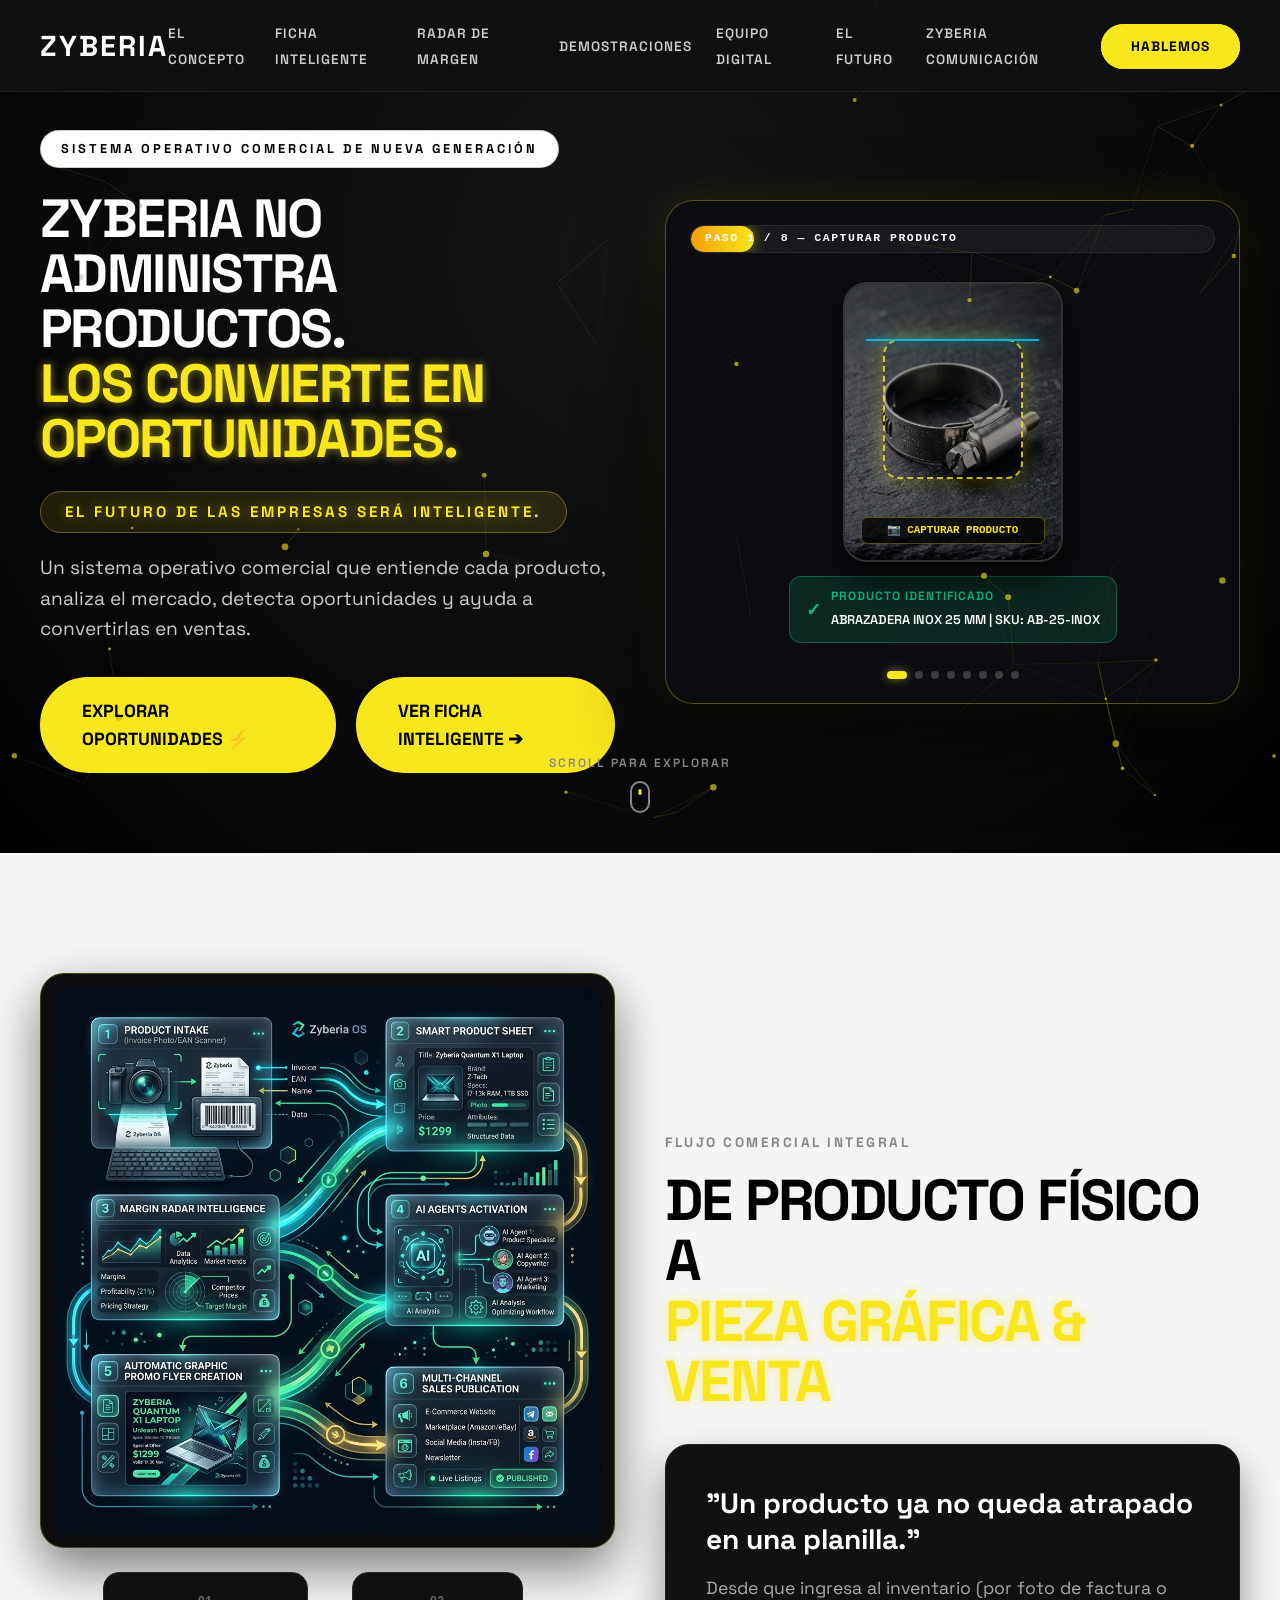
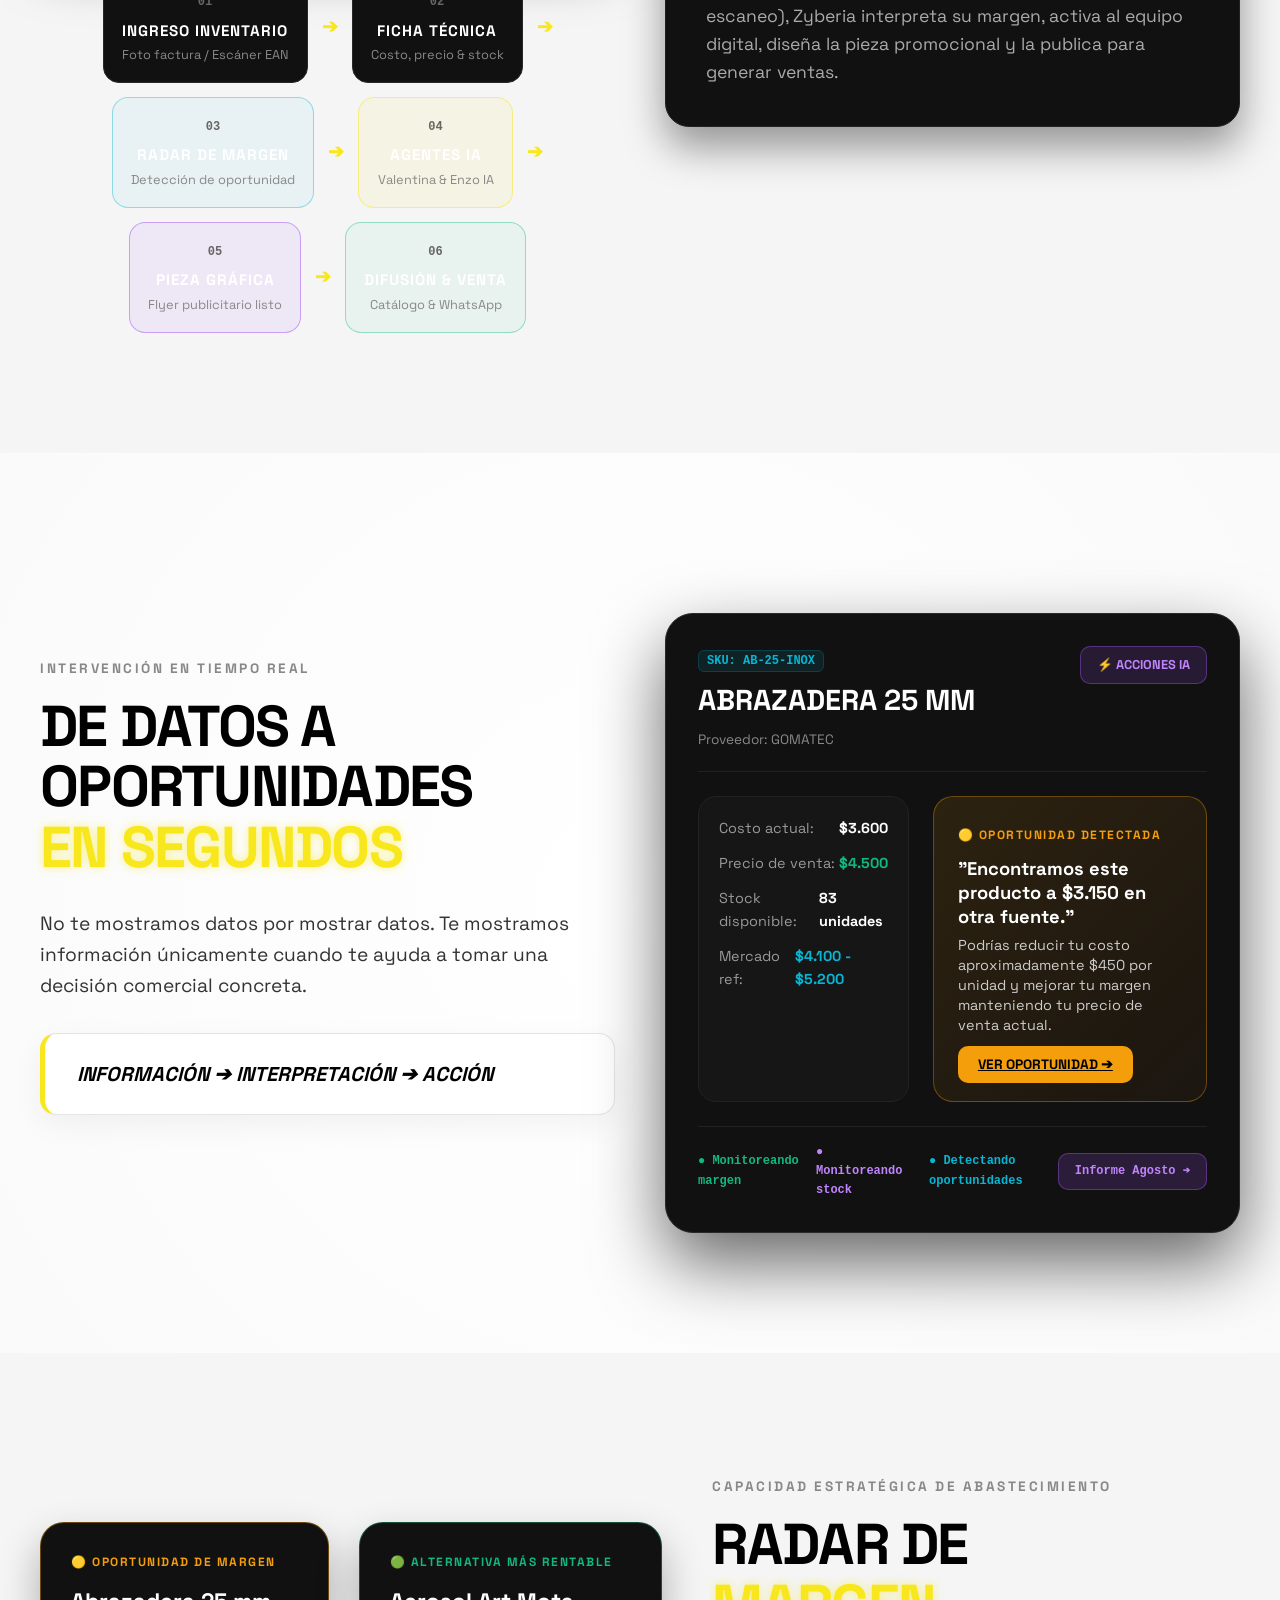
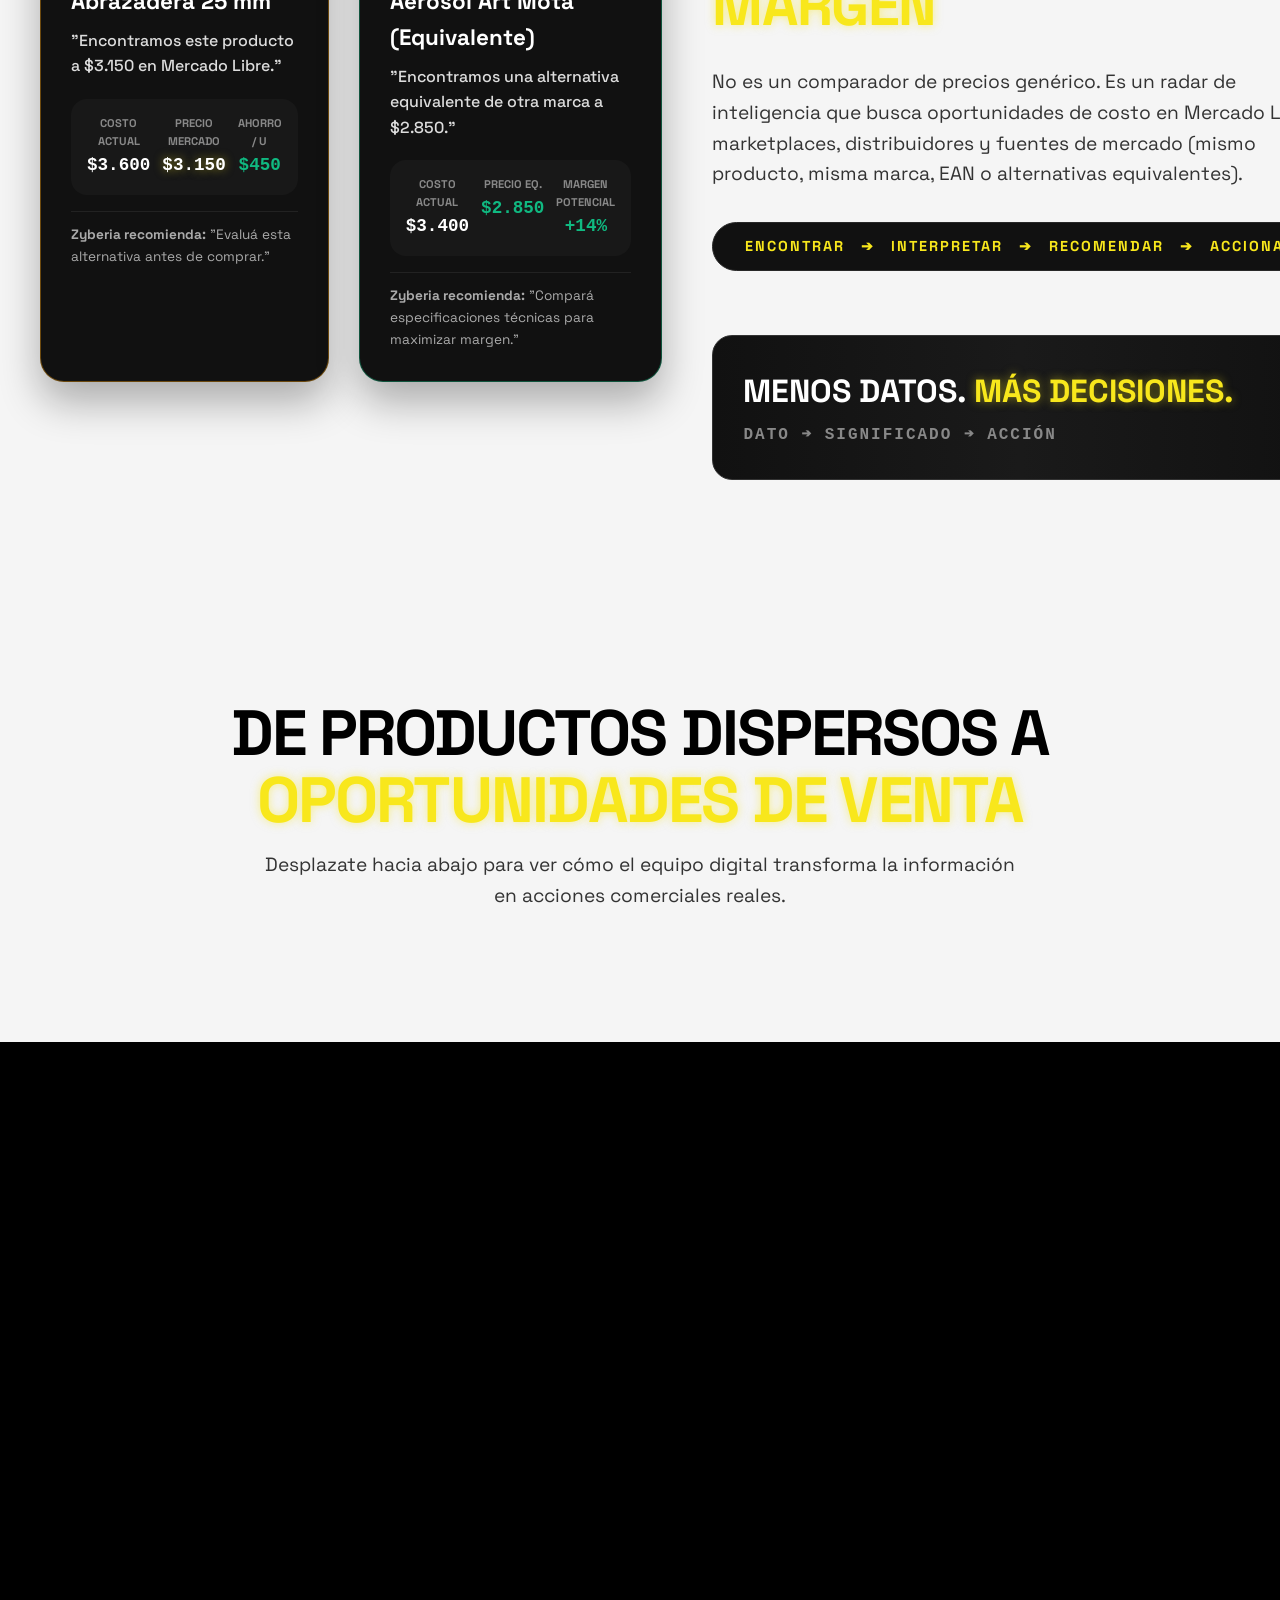
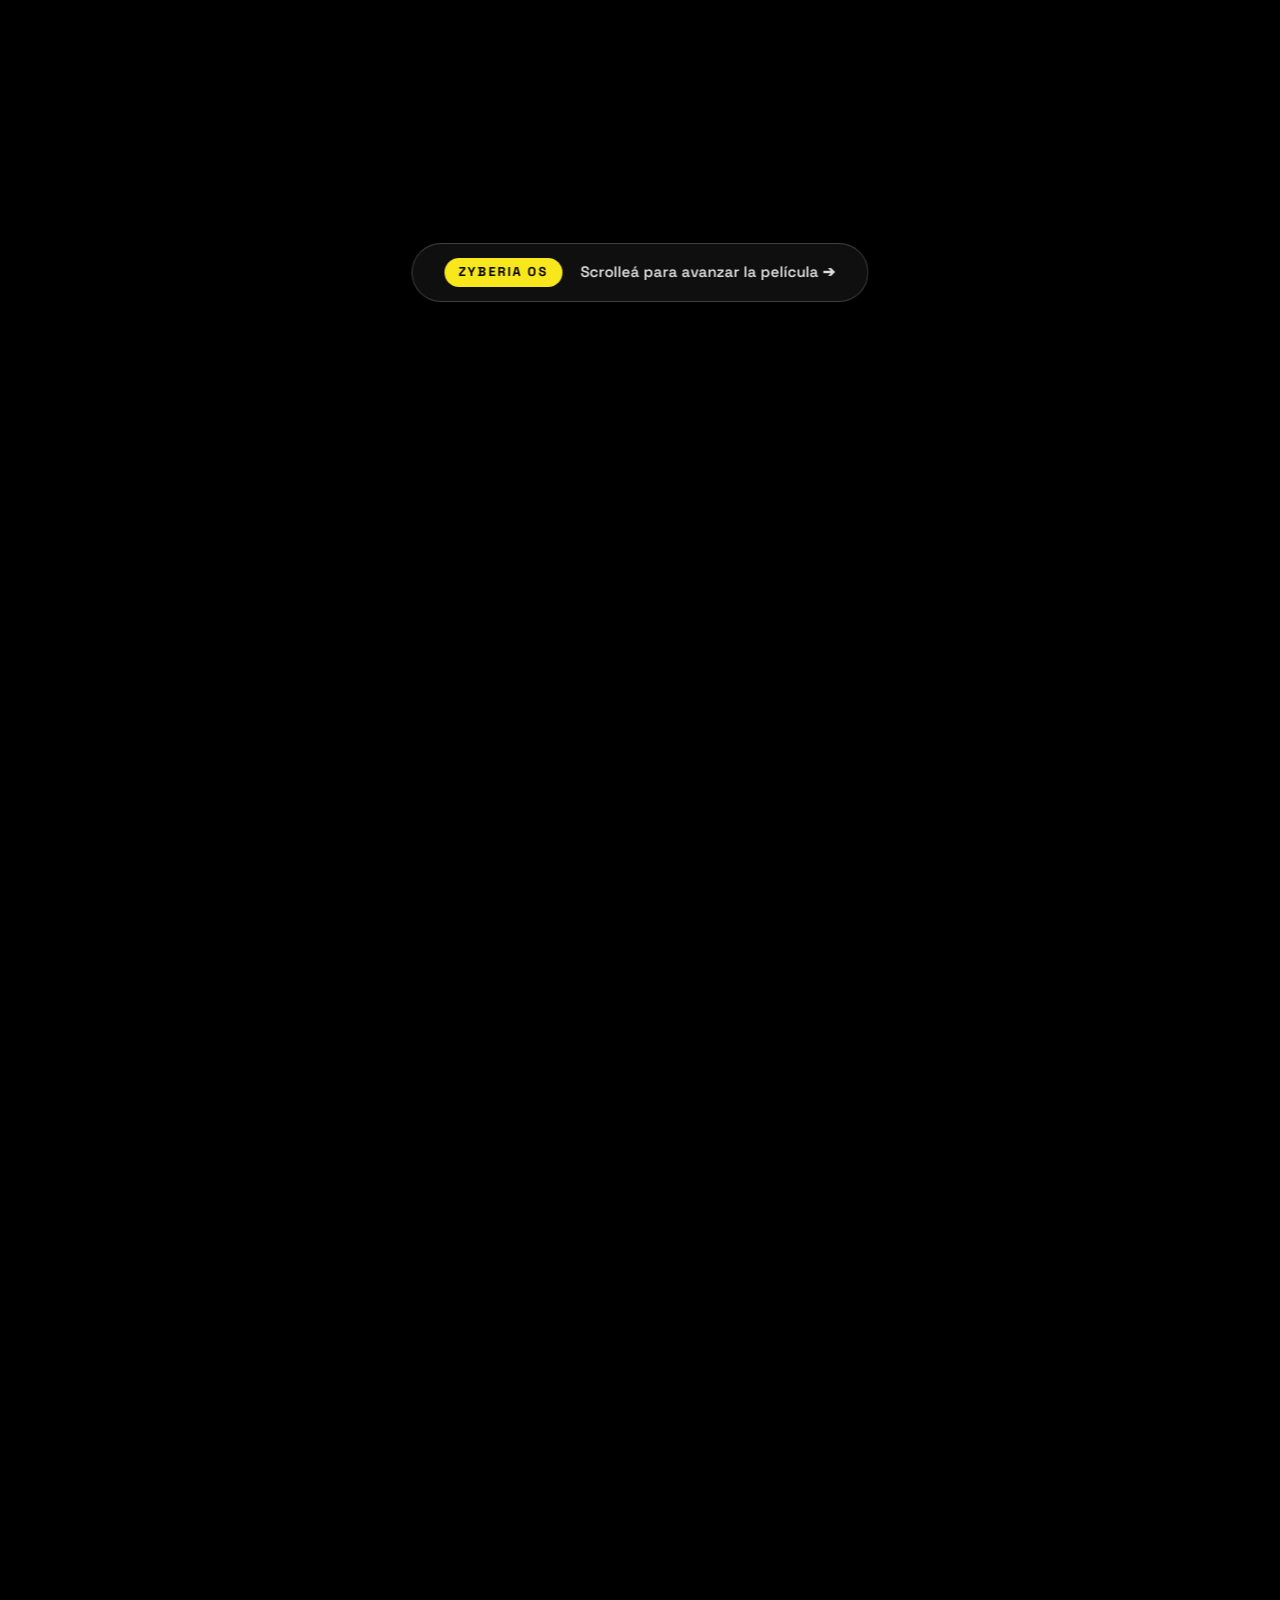
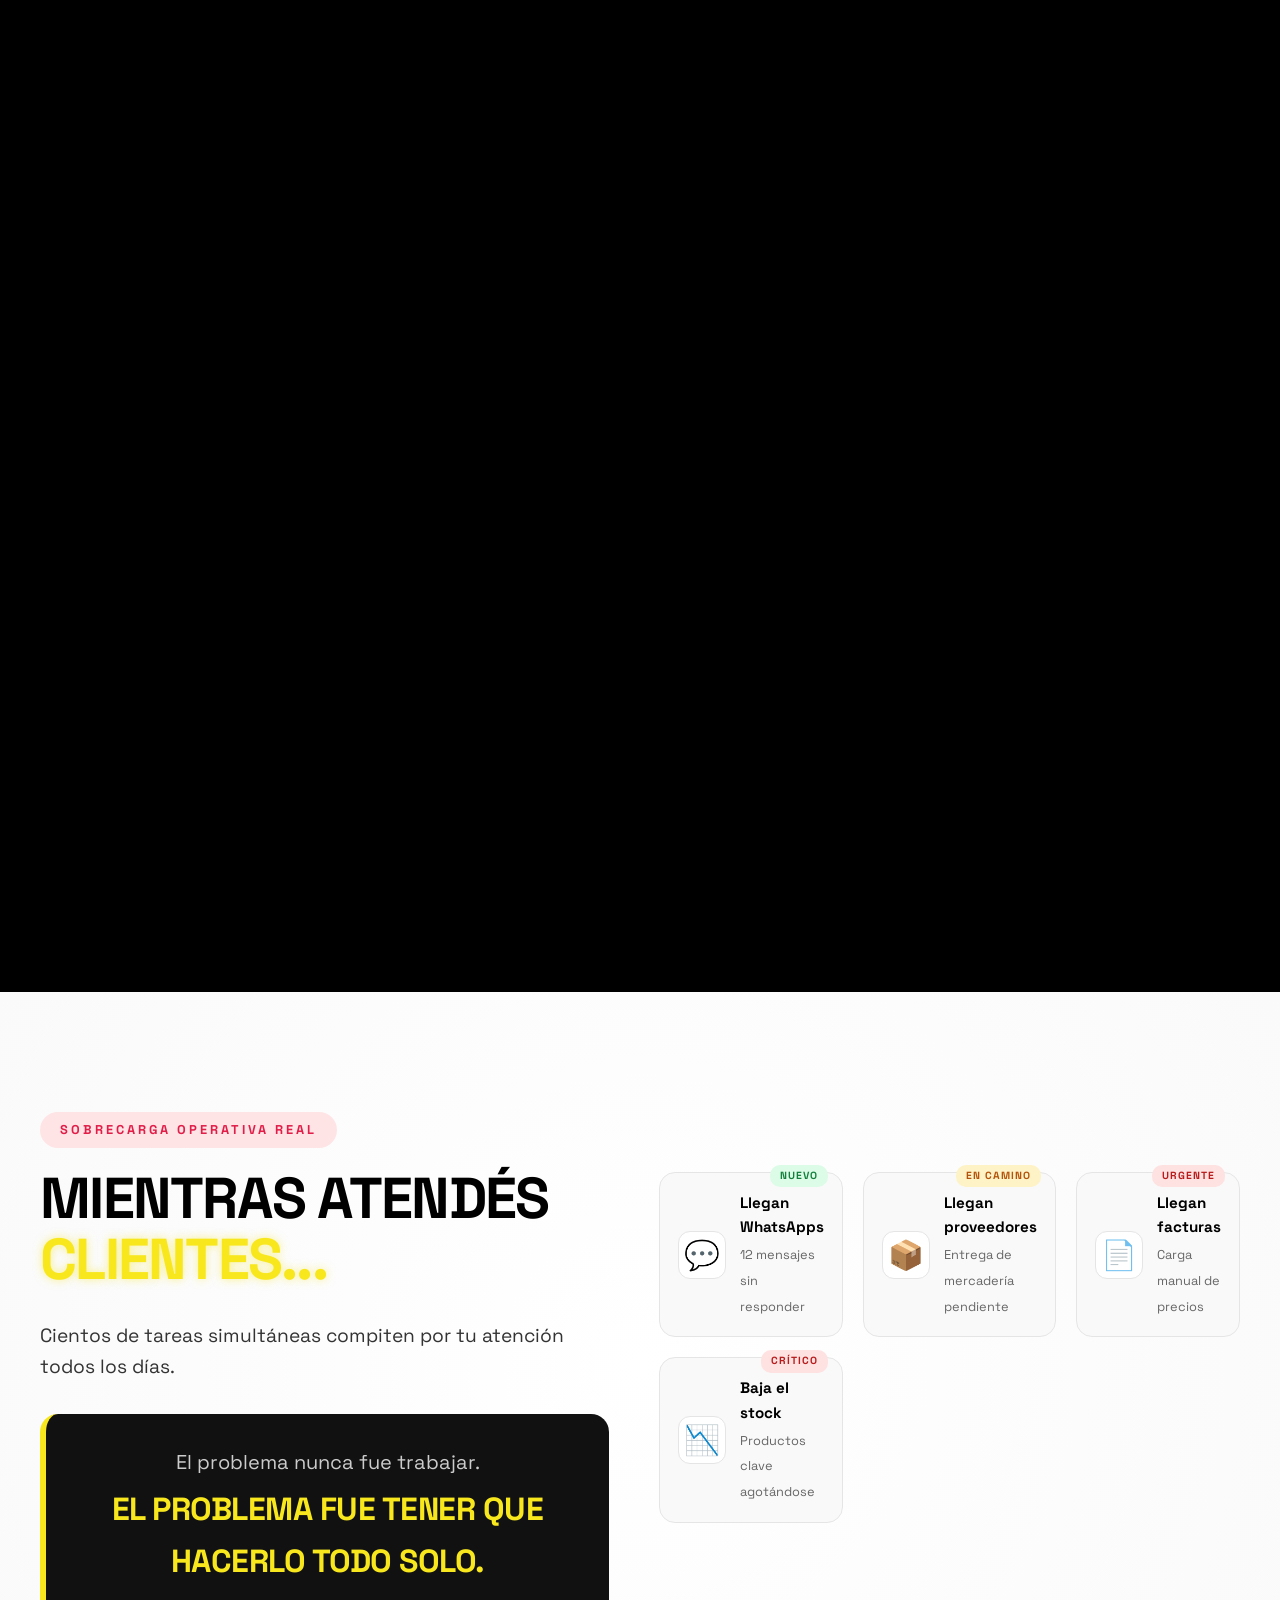
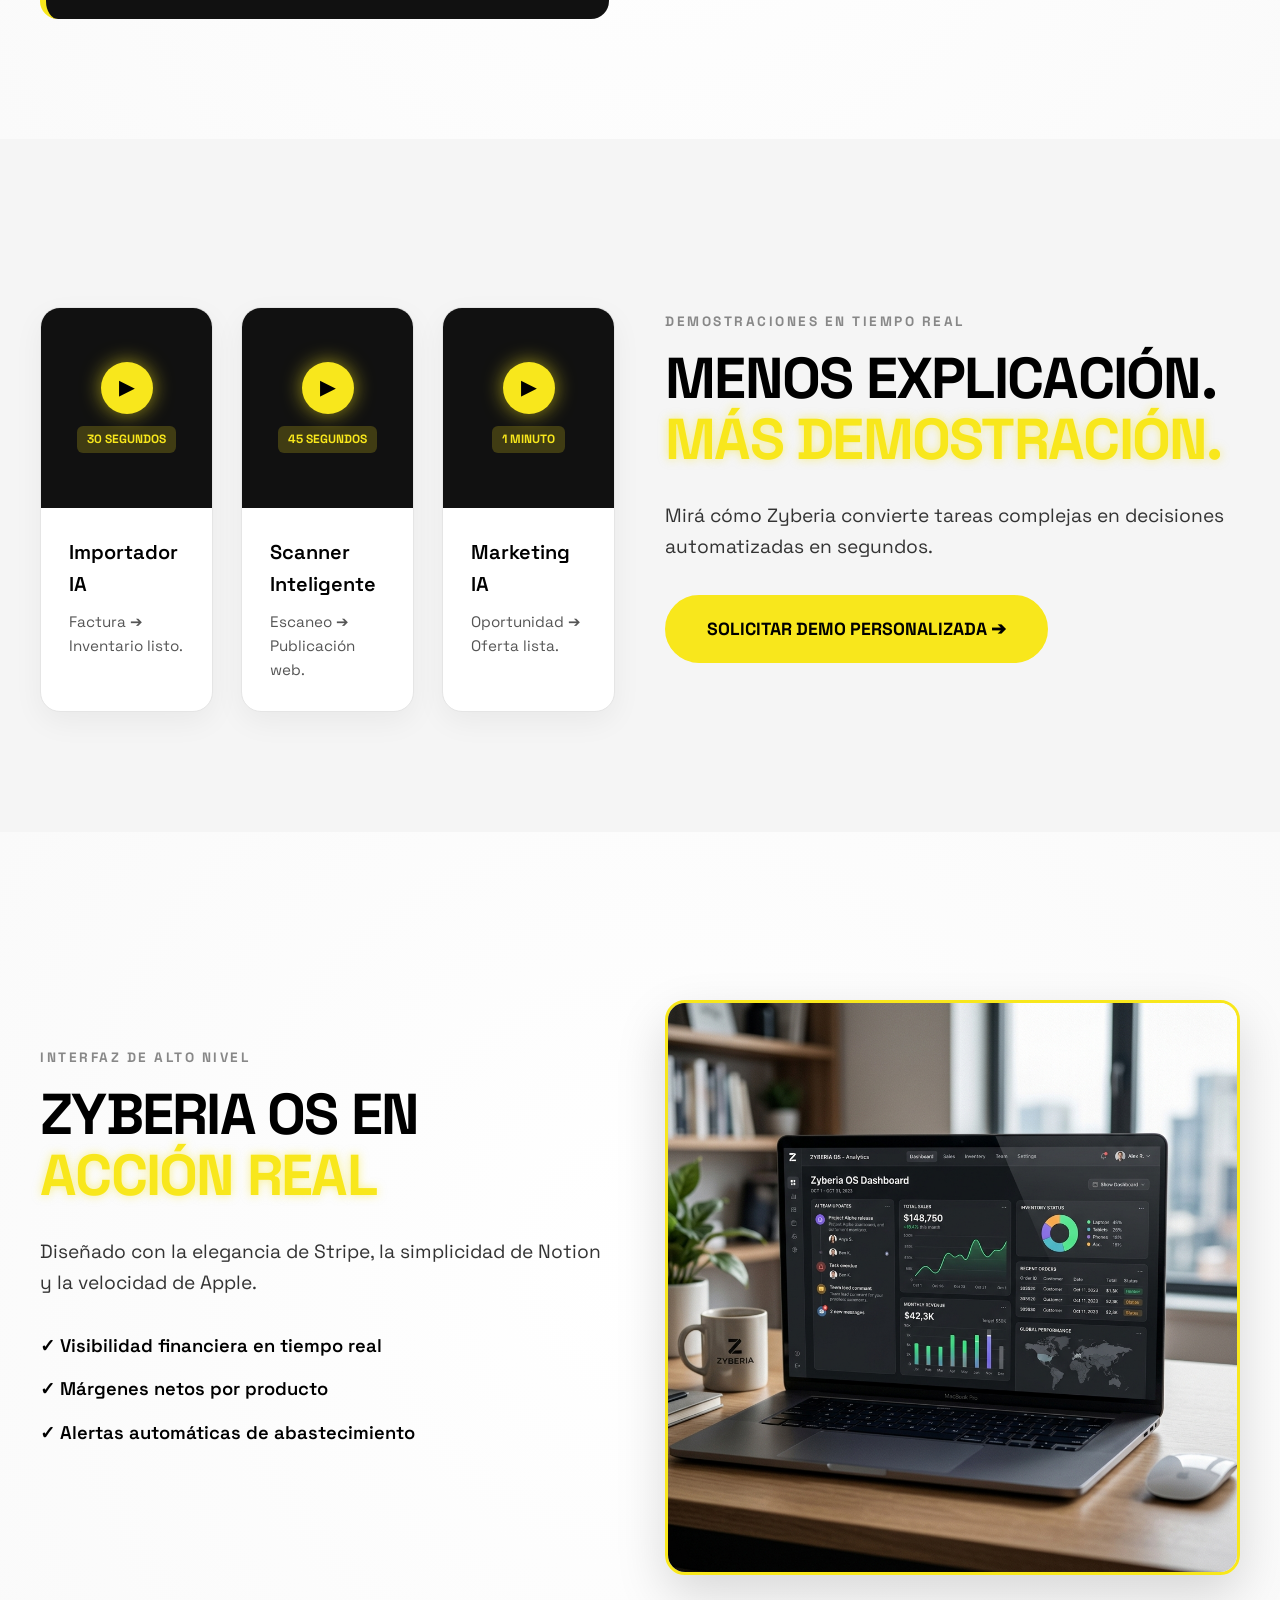
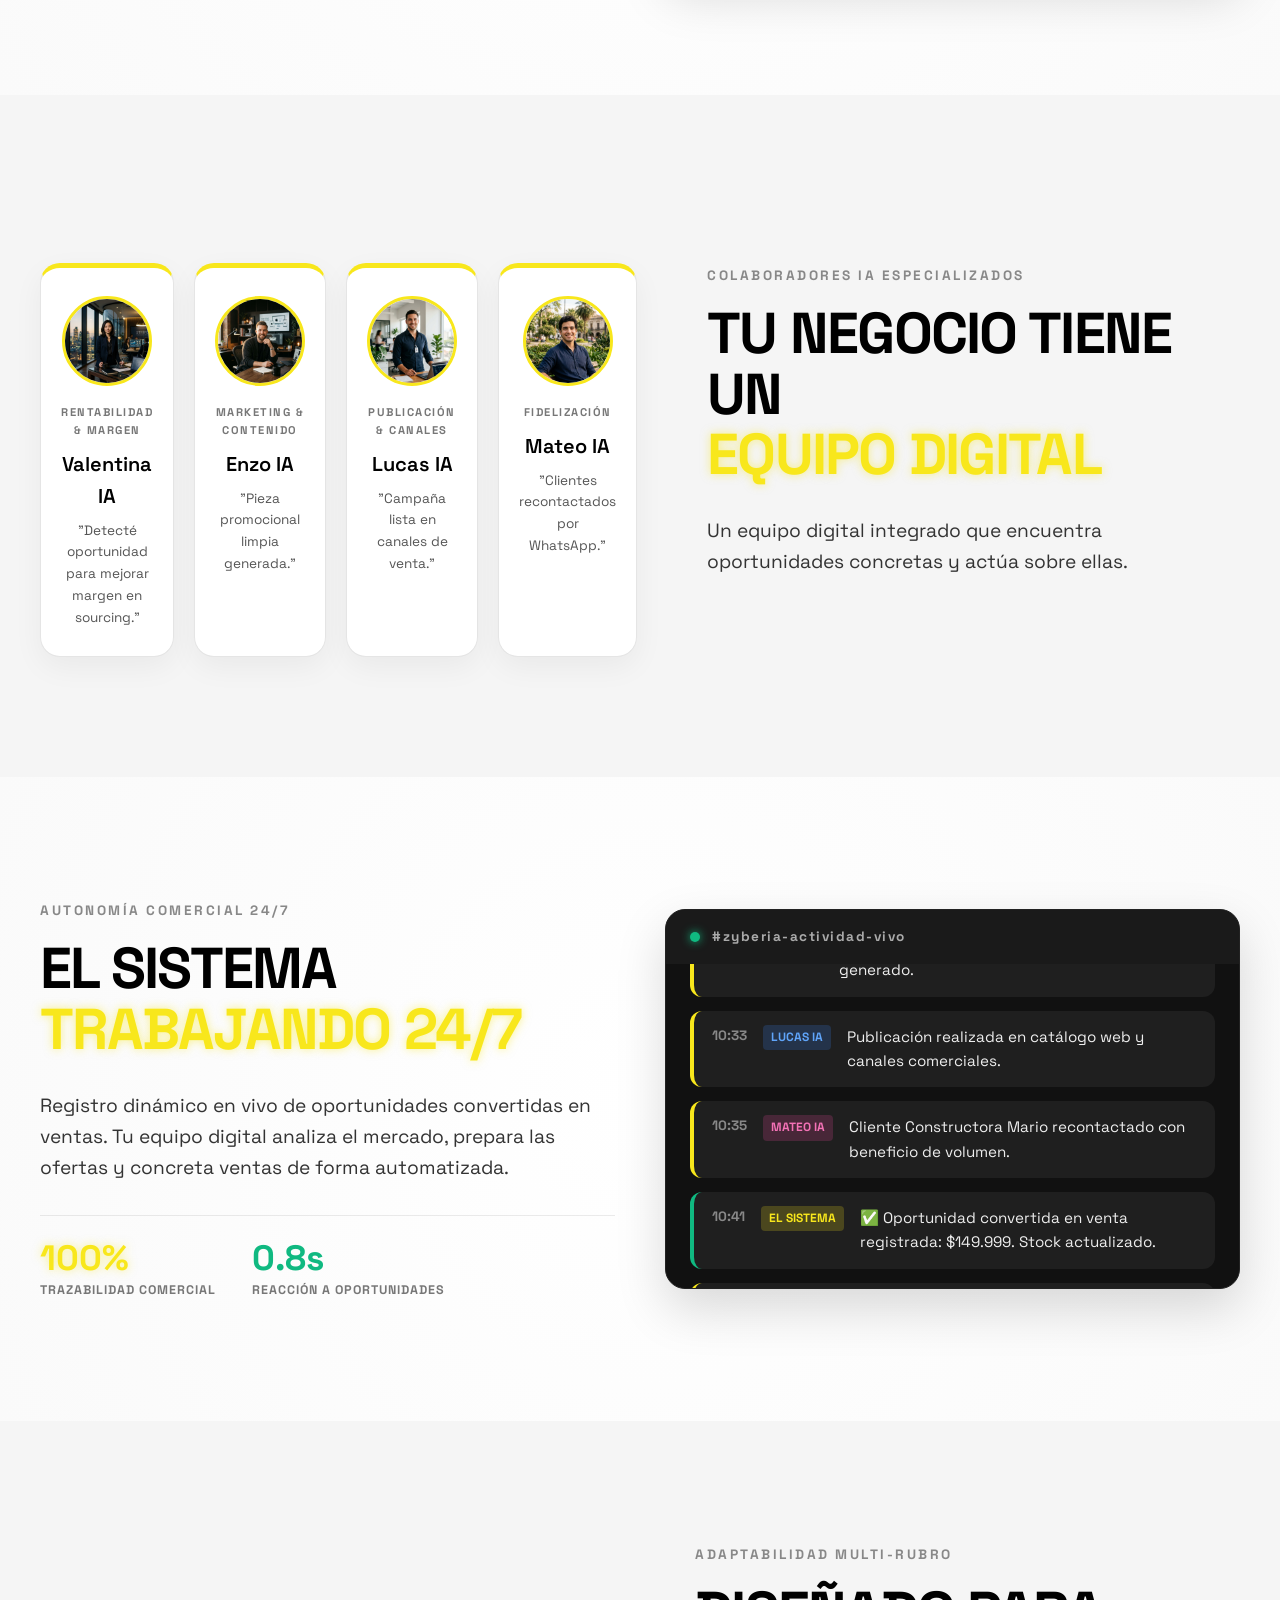
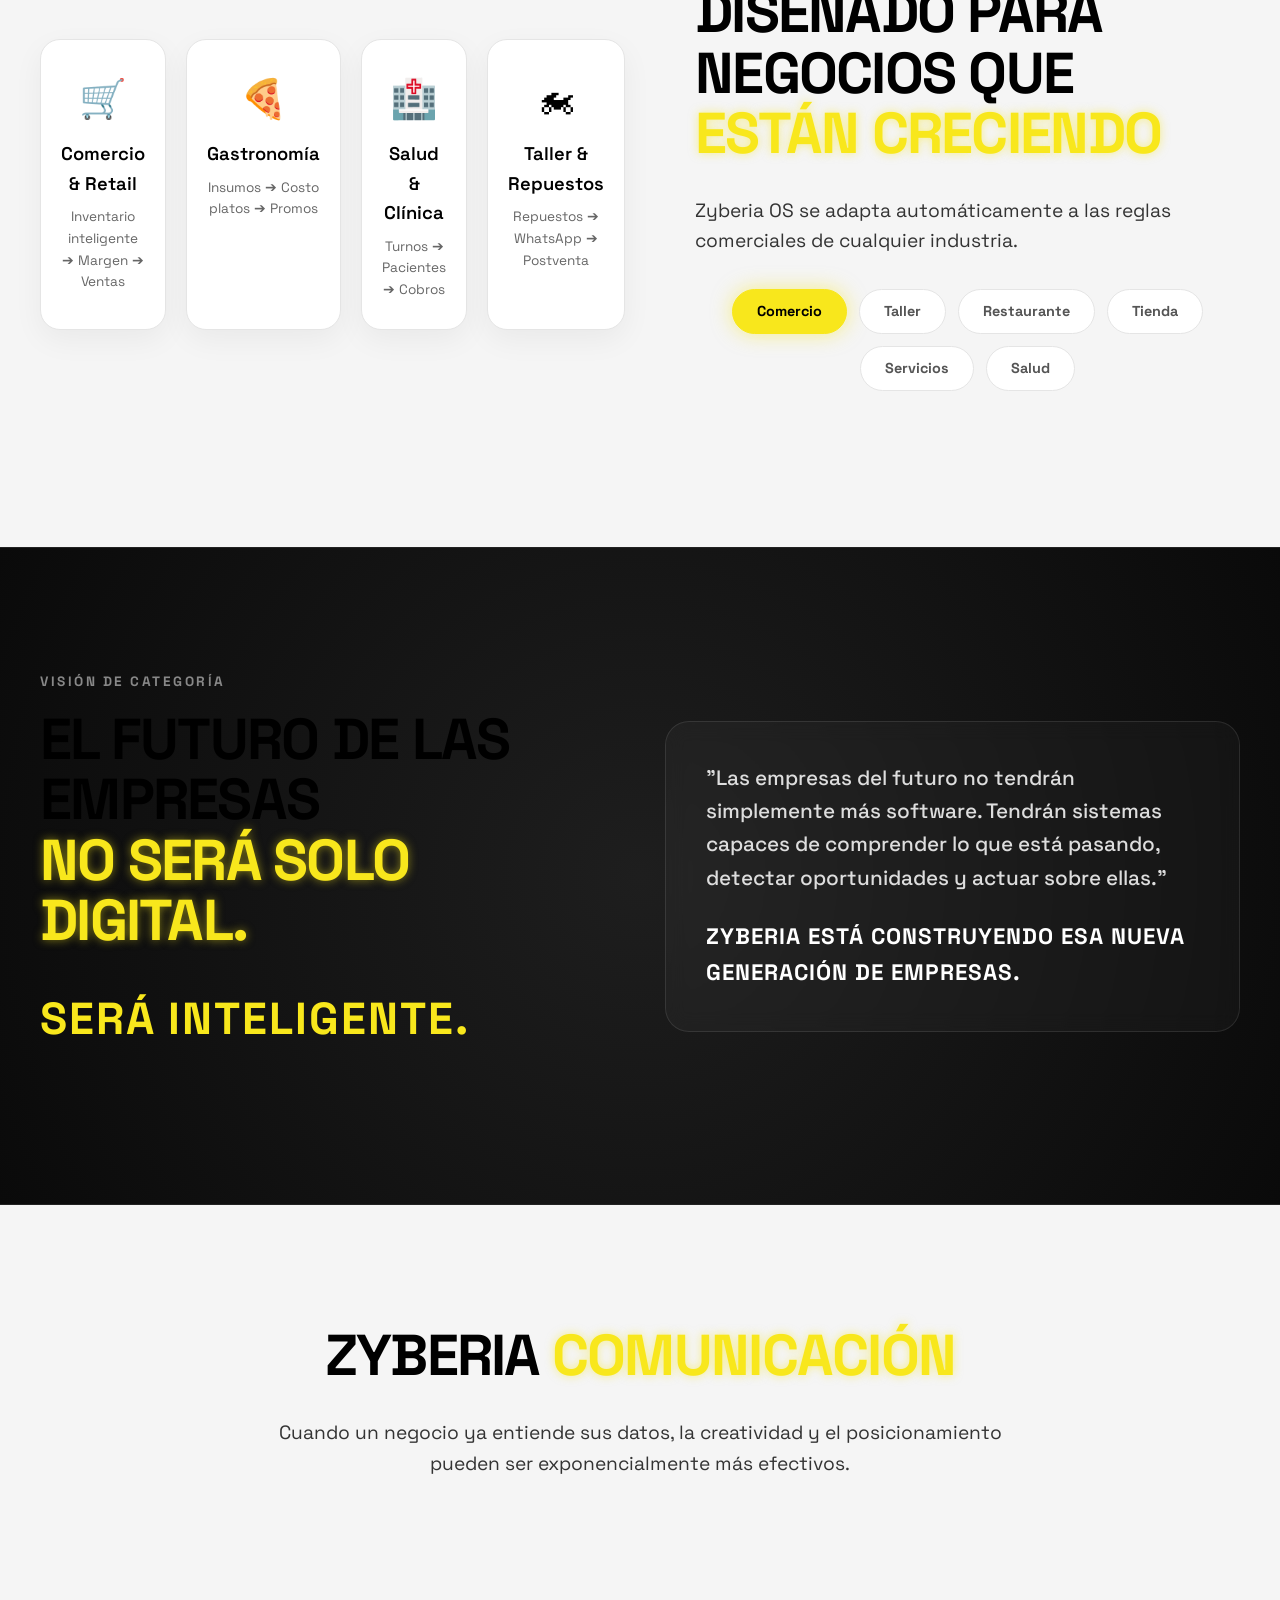
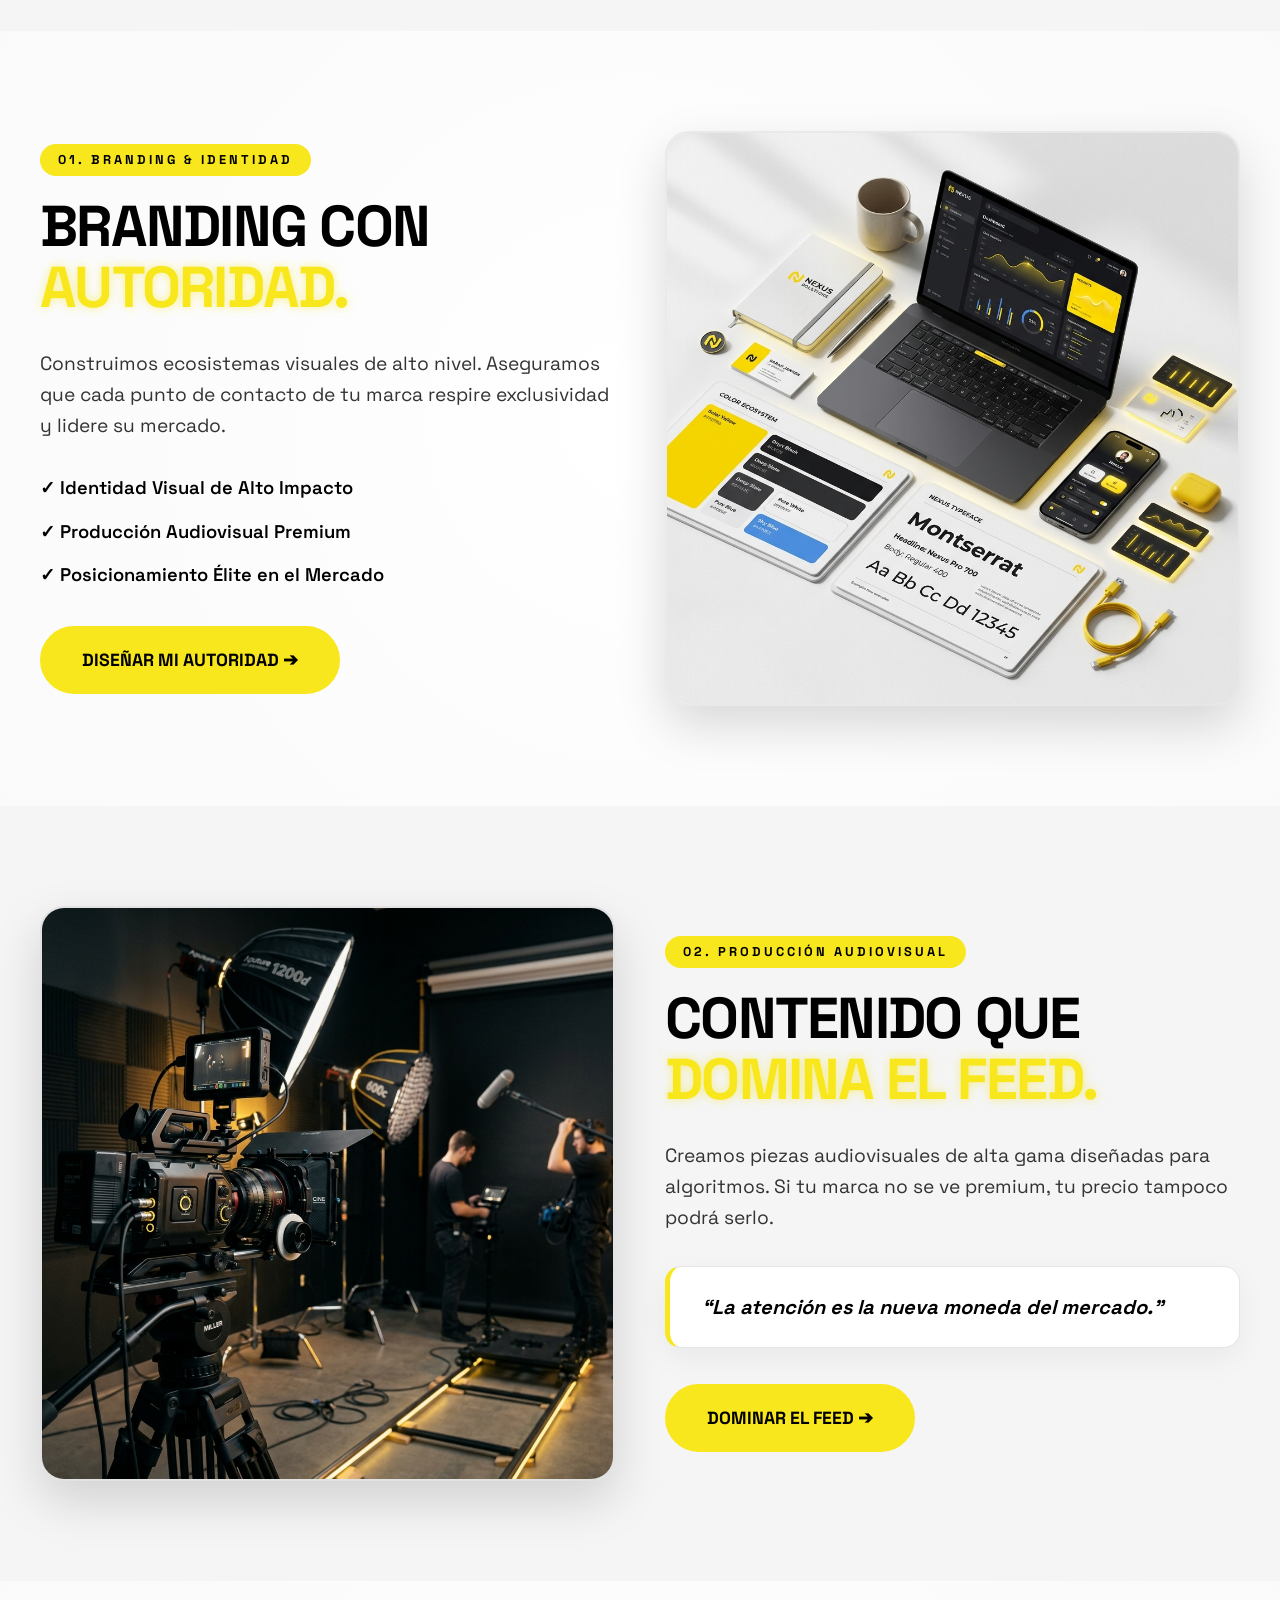
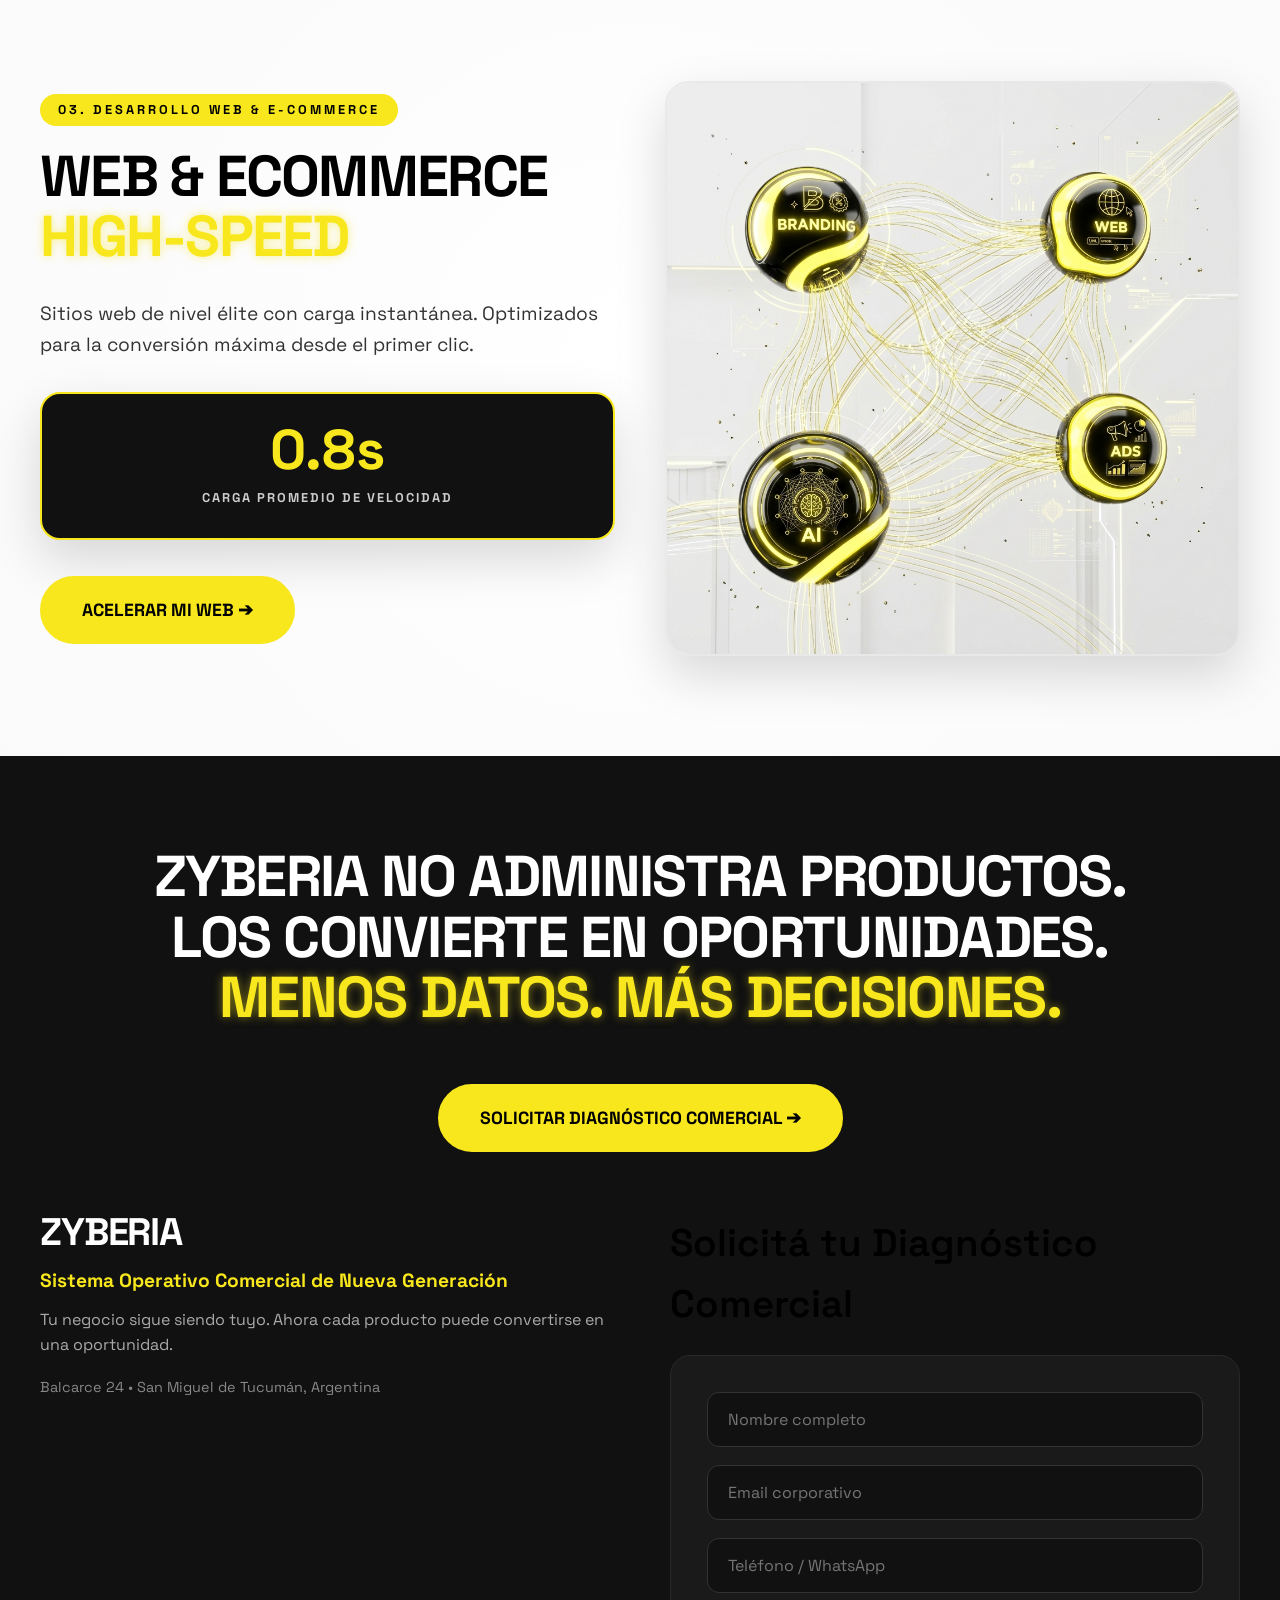
==== backup_index.html @ fe2f7cdd "Lanzamiento V1 de Zyberia" ====
<!DOCTYPE html>
<html lang="es">
<head>
    <meta charset="UTF-8">
    <meta name="viewport" content="width=device-width, initial-scale=1.0">
    <title>ZYBERIA OS | Sistema Operativo Comercial & Inteligencia Comercial</title>
    <meta name="description" content="Zyberia OS es el sistema operativo comercial que entiende cada producto, analiza el mercado, detecta oportunidades y ayuda a convertirlas en ventas.">
    
    <!-- Fonts -->
    <link rel="preconnect" href="https://fonts.googleapis.com">
    <link rel="preconnect" href="https://fonts.gstatic.com" crossorigin>
    <link href="https://fonts.googleapis.com/css2?family=Space+Grotesk:wght@400;500;600;700;800;900&display=swap" rel="stylesheet">
    
    <link rel="stylesheet" href="style.css">
</head>
<body>

    <!-- NAVIGATION BAR -->
    <nav class="navbar" id="navbar">
        <div class="nav-container">
            <a href="#hero" class="nav-logo">
                <span class="logo-zyberia">ZYBERIA</span>
            </a>
            
            <ul class="nav-links" id="nav-menu">
                <li><a href="#concepto-oportunidad">El Concepto</a></li>
                <li><a href="#ficha-demo">Ficha Inteligente</a></li>
                <li><a href="#radar-margen">Radar de Margen</a></li>
                <li><a href="#demostraciones">Demostraciones</a></li>
                <li><a href="#equipo-digital">Equipo Digital</a></li>
                <li><a href="#futuro-inteligente">El Futuro</a></li>
                <li><a href="#comunicacion">Zyberia Comunicación</a></li>
                <li><a href="#contacto" class="nav-cta">Hablemos</a></li>
            </ul>

            <button class="nav-toggle" id="nav-toggle" aria-label="Menú">
                <span></span><span></span><span></span>
            </button>
        </div>
    </nav>

    <!-- ==================================================
         1. HERO: 2 COLUMNAS (TEXTO IZQ | MOCKUP DER)
         ================================================== -->
    <section id="hero" class="hero-dark hero-section">
        <canvas id="particles-bg"></canvas>
        <div class="container">
            <div class="grid-2col text-left-media-right reveal">
                <!-- Columna Texto (Izquierda) -->
                <div class="col-text">
                    <div class="hero-badge">SISTEMA OPERATIVO COMERCIAL DE NUEVA GENERACIÓN</div>
                    <h1 class="interactive-text">
                        ZYBERIA NO ADMINISTRA PRODUCTOS.<br>
                        <span class="text-yellow">LOS CONVIERTE EN OPORTUNIDADES.</span>
                    </h1>
                    <div class="hero-vision-tag">
                        <span>EL FUTURO DE LAS EMPRESAS SERÁ INTELIGENTE.</span>
                    </div>
                    <p class="section-desc text-left">
                        Un sistema operativo comercial que entiende cada producto, analiza el mercado, detecta oportunidades y ayuda a convertirlas en ventas.
                    </p>
                    <div class="hero-actions">
                        <a href="#concepto-oportunidad" class="btn btn-gold btn-lg">Explorar Oportunidades ⚡</a>
                        <a href="#ficha-demo" class="btn btn-primary btn-lg">Ver Ficha Inteligente ➔</a>
                    </div>
                </div>

                <!-- Columna Gráfico/Media (Derecha): SCROLLTELLING INTERACTIVO CINEMATOGRÁFICO DE 8 ESCENAS -->
                <div class="col-media">
                    <div class="hero-scrolltelling-stage" id="hero-stage">
                        <!-- Barra de Progreso y Paso -->
                        <div class="stage-progress-bar">
                            <div class="progress-fill" id="hero-progress-fill" style="width: 12%;"></div>
                            <span class="stage-step-label" id="hero-step-label">PASO 1 / 8 — CAPTURAR PRODUCTO</span>
                        </div>

                        <!-- Contenedor de Escenas Cinematográficas -->
                        <div class="stage-scene-wrapper">
                            
                            <!-- ESCENA 01 & 02: Captura con Celular y Escaneo EAN -->
                            <div class="scene-layer scene-01 active" id="scene-01">
                                <div class="mobile-frame-mockup">
                                    <div class="mobile-camera-overlay">
                                        <span class="camera-target-box"></span>
                                        <div class="scan-laser-line" id="scan-laser"></div>
                                        <span class="cam-badge">📷 CAPTURAR PRODUCTO</span>
                                    </div>
                                    <img src="assets/hero_product_abrazadera.png" alt="Abrazadera Inox 25mm" class="captured-product-img">
                                </div>
                                <div class="scan-result-tag" id="scan-result">
                                    <span class="check-icon">✓</span>
                                    <div>
                                        <strong>PRODUCTO IDENTIFICADO</strong>
                                        <span>ABRAZADERA INOX 25 MM | SKU: AB-25-INOX</span>
                                    </div>
                                </div>
                            </div>

                            <!-- ESCENA 03 & 04 & 05: Reconocimiento IA, Ficha Inteligente y Módulos de Análisis -->
                            <div class="scene-layer scene-04" id="scene-04">
                                <div class="smart-card-hero">
                                    <div class="card-hero-head">
                                        <span class="tag-sku">SKU: AB-25-INOX</span>
                                        <h3>ABRAZADERA INOX 25 MM</h3>
                                        <span class="tag-brand">Marca: ACEROMAX</span>
                                    </div>
                                    <div class="card-hero-metrics">
                                        <div class="metric-box">
                                            <span>Costo Actual:</span>
                                            <strong class="font-mono">$3.600</strong>
                                        </div>
                                        <div class="metric-box highlight">
                                            <span>Precio Venta:</span>
                                            <strong class="font-mono text-green">$4.500</strong>
                                        </div>
                                        <div class="metric-box">
                                            <span>Stock:</span>
                                            <strong class="font-mono">83 u.</strong>
                                        </div>
                                        <div class="metric-box">
                                            <span>Margen:</span>
                                            <strong class="font-mono text-yellow">25%</strong>
                                        </div>
                                    </div>

                                    <!-- Módulos de Análisis Conectados -->
                                    <div class="connected-modules-row" id="connected-modules">
                                        <span class="module-chip active">📊 Mercado</span>
                                        <span class="module-chip active">💡 Precios</span>
                                        <span class="module-chip active">📈 Competencia</span>
                                        <span class="module-chip active">📦 Stock</span>
                                    </div>
                                </div>
                            </div>

                            <!-- ESCENA 06: Oportunidad Detectada -->
                            <div class="scene-layer scene-06" id="scene-06">
                                <div class="hero-opp-card-alert">
                                    <div class="opp-alert-badge">⚡ OPORTUNIDAD DETECTADA</div>
                                    <h4>Encontramos este producto a $3.150</h4>
                                    <div class="opp-delta-box">
                                        <div class="delta-item">
                                            <span class="lbl">Costo Actual</span>
                                            <span class="val">$3.600</span>
                                        </div>
                                        <span class="delta-arrow">➔</span>
                                        <div class="delta-item">
                                            <span class="lbl">Costo Encontrado</span>
                                            <span class="val text-yellow">$3.150</span>
                                        </div>
                                    </div>
                                    <div class="opp-savings-pill">
                                        <span>AHORRO POTENCIAL:</span>
                                        <strong class="text-green">$450 / unidad</strong>
                                    </div>
                                    <p class="opp-rec-sub">"Zyberia recomienda evaluar esta alternativa de abastecimiento."</p>
                                </div>
                            </div>

                            <!-- ESCENA 07 & 08: Pieza Comercial Generada y Listo para Vender -->
                            <div class="scene-layer scene-07" id="scene-07">
                                <div class="generated-flyer-wrapper">
                                    <div class="flyer-generation-badge">🎨 PIEZA COMERCIAL GENERADA POR ENZO IA</div>
                                    <div class="flyer-card-preview">
                                        <img src="assets/hero_generated_flyer.png" alt="Flyer promocional generado por Zyberia OS" class="flyer-img">
                                    </div>
                                    <div class="ready-to-sell-tags" id="ready-tags">
                                        <span class="sell-tag">✓ CATÁLOGO WEB</span>
                                        <span class="sell-tag">✓ MARKETPLACE</span>
                                        <span class="sell-tag">✓ WHATSAPP</span>
                                    </div>
                                </div>
                            </div>

                        </div>

                        <!-- Navegación por Pasos Interactivos -->
                        <div class="stage-dots-nav">
                            <span class="dot active" data-step="0" title="1. Capturar Producto"></span>
                            <span class="dot" data-step="1" title="2. Escaneo EAN"></span>
                            <span class="dot" data-step="2" title="3. Reconocimiento IA"></span>
                            <span class="dot" data-step="3" title="4. Ficha Inteligente"></span>
                            <span class="dot" data-step="4" title="5. Análisis Mercado"></span>
                            <span class="dot" data-step="5" title="6. Oportunidad Detectada"></span>
                            <span class="dot" data-step="6" title="7. Generar Pieza Comercial"></span>
                            <span class="dot" data-step="7" title="8. Listo para Vender"></span>
                        </div>
                    </div>
                </div>
            </div>
        </div>
        <div class="scroll-indicator">
            <span>Scroll para explorar</span>
            <div class="mouse-icon"></div>
        </div>
    </section>

    <!-- ==================================================
         2. CONCEPTO: FLUJO COMPLETO DE PRODUCTO A PIEZA GRÁFICA & VENTA
         ================================================== -->
    <section id="concepto-oportunidad" class="section conceptual-transformation-section alt-bg">
        <div class="container">
            <div class="grid-2col media-left-text-right reveal">
                <!-- Columna Gráfico/Flujo (Izquierda) -->
                <div class="col-media">
                    <div class="product-flow-visual-box">
                        <img src="assets/product_flow_diagram.png" alt="Flujo completo de Producto a Pieza Gráfica en Zyberia OS" class="flow-diagram-img">
                    </div>

                    <!-- Pasos del Flujo -->
                    <div class="transformation-flow-grid">
                        <div class="flow-step-card">
                            <span class="flow-step-num">01</span>
                            <h4>INGRESO INVENTARIO</h4>
                            <p>Foto factura / Escáner EAN</p>
                        </div>
                        <div class="flow-arrow">➔</div>

                        <div class="flow-step-card">
                            <span class="flow-step-num">02</span>
                            <h4>FICHA TÉCNICA</h4>
                            <p>Costo, precio & stock</p>
                        </div>
                        <div class="flow-arrow">➔</div>

                        <div class="flow-step-card highlight-cyan">
                            <span class="flow-step-num">03</span>
                            <h4>RADAR DE MARGEN</h4>
                            <p>Detección de oportunidad</p>
                        </div>
                        <div class="flow-arrow">➔</div>

                        <div class="flow-step-card highlight-gold">
                            <span class="flow-step-num">04</span>
                            <h4>AGENTES IA</h4>
                            <p>Valentina & Enzo IA</p>
                        </div>
                        <div class="flow-arrow">➔</div>

                        <div class="flow-step-card highlight-purple">
                            <span class="flow-step-num">05</span>
                            <h4>PIEZA GRÁFICA</h4>
                            <p>Flyer publicitario listo</p>
                        </div>
                        <div class="flow-arrow">➔</div>

                        <div class="flow-step-card highlight-green">
                            <span class="flow-step-num">06</span>
                            <h4>DIFUSIÓN & VENTA</h4>
                            <p>Catálogo & WhatsApp</p>
                        </div>
                    </div>
                </div>

                <!-- Columna Texto (Derecha) -->
                <div class="col-text">
                    <div class="section-badge">FLUJO COMERCIAL INTEGRAL</div>
                    <h2 class="section-title text-left">DE PRODUCTO FÍSICO A <br><span class="text-yellow">PIEZA GRÁFICA & VENTA</span></h2>
                    
                    <div class="conceptual-quote-box">
                        <p class="conceptual-main-text">"Un producto ya no queda atrapado en una planilla."</p>
                        <p class="conceptual-sub-text">Desde que ingresa al inventario (por foto de factura o escaneo), Zyberia interpreta su margen, activa al equipo digital, diseña la pieza promocional y la publica para generar ventas.</p>
                    </div>
                </div>
            </div>
        </div>
    </section>

    <!-- ==================================================
         3. FICHA INTELIGENTE: 2 COLUMNAS (TEXTO IZQ | FICHA DER)
         ================================================== -->
    <section id="ficha-demo" class="section product-ficha-demo-section">
        <div class="container">
            <div class="grid-2col text-left-media-right reveal">
                <!-- Columna Texto (Izquierda) -->
                <div class="col-text">
                    <div class="section-badge">INTERVENCIÓN EN TIEMPO REAL</div>
                    <h2 class="section-title text-left">DE DATOS A OPORTUNIDADES <br><span class="text-yellow">EN SEGUNDOS</span></h2>
                    <p class="section-desc text-left">
                        No te mostramos datos por mostrar datos. Te mostramos información únicamente cuando te ayuda a tomar una decisión comercial concreta.
                    </p>
                    <div class="quote-card-box">
                        <p class="quote-text">INFORMACIÓN ➔ INTERPRETACIÓN ➔ ACCIÓN</p>
                    </div>
                </div>

                <!-- Columna Gráfico/Ficha (Derecha) -->
                <div class="col-media">
                    <div class="smart-ficha-container">
                        <div class="smart-ficha-card">
                            <div class="smart-ficha-header">
                                <div class="smart-ficha-title">
                                    <span class="sku-badge">SKU: AB-25-INOX</span>
                                    <h3>ABRAZADERA 25 MM</h3>
                                    <span class="supplier-tag">Proveedor: GOMATEC</span>
                                </div>
                                <div class="smart-ficha-actions">
                                    <span class="ai-action-btn">⚡ ACCIONES IA</span>
                                </div>
                            </div>

                            <div class="smart-ficha-grid">
                                <div class="smart-data-box">
                                    <div class="data-row">
                                        <span>Costo actual:</span>
                                        <strong class="font-mono">$3.600</strong>
                                    </div>
                                    <div class="data-row highlight-price">
                                        <span>Precio de venta:</span>
                                        <strong class="font-mono text-green">$4.500</strong>
                                    </div>
                                    <div class="data-row">
                                        <span>Stock disponible:</span>
                                        <strong class="font-mono">83 unidades</strong>
                                    </div>
                                    <div class="data-row">
                                        <span>Mercado ref:</span>
                                        <strong class="font-mono text-cyan">$4.100 - $5.200</strong>
                                    </div>
                                </div>

                                <div class="smart-opportunity-highlight-card">
                                    <div class="opp-header">
                                        <span class="opp-badge">🟡 OPORTUNIDAD DETECTADA</span>
                                    </div>
                                    <p class="opp-statement">"Encontramos este producto a $3.150 en otra fuente."</p>
                                    <p class="opp-substatement">Podrías reducir tu costo aproximadamente $450 por unidad y mejorar tu margen manteniendo tu precio de venta actual.</p>
                                    
                                    <div class="opp-action-bar">
                                        <a href="#contacto" class="btn-opp-cta">VER OPORTUNIDAD ➔</a>
                                    </div>
                                </div>
                            </div>

                            <div class="smart-ficha-footer">
                                <div class="status-indicator-group">
                                    <span class="ind-dot emerald">● Monitoreando margen</span>
                                    <span class="ind-dot purple">● Monitoreando stock</span>
                                    <span class="ind-dot cyan">● Detectando oportunidades</span>
                                </div>
                                <a href="#contacto" class="btn-informe-pill">Informe Agosto ➔</a>
                            </div>
                        </div>
                    </div>
                </div>
            </div>
        </div>
    </section>

    <!-- ==================================================
         4. RADAR DE MARGEN: 2 COLUMNAS (RADAR CARDS IZQ | TEXTO DER)
         ================================================== -->
    <section id="radar-margen" class="section radar-section alt-bg">
        <div class="container">
            <div class="grid-2col media-left-text-right reveal">
                <!-- Columna Gráfico/Tarjetas (Izquierda) -->
                <div class="col-media">
                    <div class="radar-cards-grid">
                        <div class="radar-opportunity-card border-yellow">
                            <div class="radar-card-badge yellow">🟡 OPORTUNIDAD DE MARGEN</div>
                            <h3>Abrazadera 25 mm</h3>
                            <p class="radar-main-text">"Encontramos este producto a $3.150 en Mercado Libre."</p>
                            <div class="radar-metrics">
                                <div>
                                    <span class="lbl">Costo Actual</span>
                                    <span class="val">$3.600</span>
                                </div>
                                <div>
                                    <span class="lbl">Precio Mercado</span>
                                    <span class="val text-yellow">$3.150</span>
                                </div>
                                <div>
                                    <span class="lbl">Ahorro / U</span>
                                    <span class="val text-green">$450</span>
                                </div>
                            </div>
                            <div class="radar-rec">
                                <strong>Zyberia recomienda:</strong> "Evaluá esta alternativa antes de comprar."
                            </div>
                        </div>

                        <div class="radar-opportunity-card border-green">
                            <div class="radar-card-badge green">🟢 ALTERNATIVA MÁS RENTABLE</div>
                            <h3>Aerosol Art Mota (Equivalente)</h3>
                            <p class="radar-main-text">"Encontramos una alternativa equivalente de otra marca a $2.850."</p>
                            <div class="radar-metrics">
                                <div>
                                    <span class="lbl">Costo Actual</span>
                                    <span class="val">$3.400</span>
                                </div>
                                <div>
                                    <span class="lbl">Precio Eq.</span>
                                    <span class="val text-green">$2.850</span>
                                </div>
                                <div>
                                    <span class="lbl">Margen Potencial</span>
                                    <span class="val text-green">+14%</span>
                                </div>
                            </div>
                            <div class="radar-rec">
                                <strong>Zyberia recomienda:</strong> "Compará especificaciones técnicas para maximizar margen."
                            </div>
                        </div>
                    </div>
                </div>

                <!-- Columna Texto (Derecha) -->
                <div class="col-text">
                    <div class="section-badge">CAPACIDAD ESTRATÉGICA DE ABASTECIMIENTO</div>
                    <h2 class="section-title text-left">RADAR DE <br><span class="text-yellow">MARGEN</span></h2>
                    <p class="section-desc text-left">
                        No es un comparador de precios genérico. Es un radar de inteligencia que busca oportunidades de costo en Mercado Libre, marketplaces, distribuidores y fuentes de mercado (mismo producto, misma marca, EAN o alternativas equivalentes).
                    </p>

                    <div class="radar-formula-bar">
                        <span>ENCONTRAR</span> ➔ <span>INTERPRETAR</span> ➔ <span>RECOMENDAR</span> ➔ <span>ACCIONAR</span>
                    </div>

                    <div class="pilar-decisiones-banner" style="margin-top: 24px;">
                        <h3 class="pilar-title">MENOS DATOS. <span class="text-yellow">MÁS DECISIONES.</span></h3>
                        <p class="pilar-desc">DATO ➔ SIGNIFICADO ➔ ACCIÓN</p>
                    </div>
                </div>
            </div>
        </div>
    </section>

    <!-- 5. TÍTULO PREVIO AL SCROLLTELLING -->
    <section id="video-intro" class="section video-intro-section alt-bg text-center">
        <div class="container">
            <h2 class="section-title">DE PRODUCTOS DISPERSOS A <span class="text-yellow">OPORTUNIDADES DE VENTA</span></h2>
            <p class="section-desc centered">Desplazate hacia abajo para ver cómo el equipo digital transforma la información en acciones comerciales reales.</p>
        </div>
    </section>

    <!-- 6. VIDEO SCROLL HERO SECTION -->
    <section id="scrolltelling" class="v-scroll-container">
        <div class="v-sticky-wrapper">
            <video id="scrolltelling-video" class="v-scrub" playsinline muted preload="auto">
                <source src="assets/video nuevo.mp4" type="video/mp4">
            </video>
            <div class="video-caption-bar fullscreen-caption">
                <span class="v-badge">ZYBERIA OS</span>
                <p id="video-scroll-status">Scrolleá para avanzar la película ➔</p>
            </div>
        </div>
    </section>

    <!-- ==================================================
         7. EL PROBLEMA HUMANO: 2 COLUMNAS (TEXTO IZQ | NOTIFICACIONES DER)
         ================================================== -->
    <section id="problema" class="section problem-human-section">
        <div class="container">
            <div class="grid-2col text-left-media-right reveal">
                <!-- Columna Texto (Izquierda) -->
                <div class="col-text">
                    <div class="problem-header-badge">SOBRECARGA OPERATIVA REAL</div>
                    <h2 class="section-title text-left">MIENTRAS ATENDÉS <br><span class="text-yellow">CLIENTES...</span></h2>
                    <p class="section-desc text-left">Cientos de tareas simultáneas compiten por tu atención todos los días.</p>

                    <div class="human-conclusion-banner">
                        <p class="sub-text">El problema nunca fue trabajar.</p>
                        <h3 class="main-statement">EL PROBLEMA FUE TENER QUE HACERLO TODO SOLO.</h3>
                    </div>
                </div>

                <!-- Columna Gráfico/Notificaciones (Derecha) -->
                <div class="col-media">
                    <div class="notifications-chaos-grid">
                        <div class="notif-card notif-whatsapp">
                            <div class="notif-icon">💬</div>
                            <div class="notif-body">
                                <strong>Llegan WhatsApps</strong>
                                <span>12 mensajes sin responder</span>
                            </div>
                            <span class="notif-badge badge-green">NUEVO</span>
                        </div>

                        <div class="notif-card notif-providers">
                            <div class="notif-icon">📦</div>
                            <div class="notif-body">
                                <strong>Llegan proveedores</strong>
                                <span>Entrega de mercadería pendiente</span>
                            </div>
                            <span class="notif-badge badge-amber">EN CAMINO</span>
                        </div>

                        <div class="notif-card notif-invoices">
                            <div class="notif-icon">📄</div>
                            <div class="notif-body">
                                <strong>Llegan facturas</strong>
                                <span>Carga manual de precios</span>
                            </div>
                            <span class="notif-badge badge-red">URGENTE</span>
                        </div>

                        <div class="notif-card notif-stock">
                            <div class="notif-icon">📉</div>
                            <div class="notif-body">
                                <strong>Baja el stock</strong>
                                <span>Productos clave agotándose</span>
                            </div>
                            <span class="notif-badge badge-red">CRÍTICO</span>
                        </div>
                    </div>
                </div>
            </div>
        </div>
    </section>

    <!-- ==================================================
         8. DEMOSTRACIONES: 2 COLUMNAS (VIDEOS IZQ | TEXTO DER)
         ================================================== -->
    <section id="demostraciones" class="section demos-section alt-bg">
        <div class="container">
            <div class="grid-2col media-left-text-right reveal">
                <!-- Columna Gráfico/Videos (Izquierda) -->
                <div class="col-media">
                    <div class="demos-grid-5">
                        <div class="demo-card-v2">
                            <div class="v2-media">
                                <div class="play-btn-v2">▶</div>
                                <span class="v2-tag">30 SEGUNDOS</span>
                            </div>
                            <div class="v2-info">
                                <h3>Importador IA</h3>
                                <p>Factura ➔ Inventario listo.</p>
                            </div>
                        </div>

                        <div class="demo-card-v2">
                            <div class="v2-media">
                                <div class="play-btn-v2">▶</div>
                                <span class="v2-tag">45 SEGUNDOS</span>
                            </div>
                            <div class="v2-info">
                                <h3>Scanner Inteligente</h3>
                                <p>Escaneo ➔ Publicación web.</p>
                            </div>
                        </div>

                        <div class="demo-card-v2">
                            <div class="v2-media">
                                <div class="play-btn-v2">▶</div>
                                <span class="v2-tag">1 MINUTO</span>
                            </div>
                            <div class="v2-info">
                                <h3>Marketing IA</h3>
                                <p>Oportunidad ➔ Oferta lista.</p>
                            </div>
                        </div>
                    </div>
                </div>

                <!-- Columna Texto (Derecha) -->
                <div class="col-text">
                    <div class="section-badge">DEMOSTRACIONES EN TIEMPO REAL</div>
                    <h2 class="section-title text-left">MENOS EXPLICACIÓN. <br><span class="text-gold">MÁS DEMOSTRACIÓN.</span></h2>
                    <p class="section-desc text-left">Mirá cómo Zyberia convierte tareas complejas en decisiones automatizadas en segundos.</p>
                    <a href="#contacto" class="btn btn-gold btn-lg">Solicitar Demo Personalizada ➔</a>
                </div>
            </div>
        </div>
    </section>

    <!-- ==================================================
         9. DASHBOARD SHOWCASE: 2 COLUMNAS (TEXTO IZQ | LAPTOP DER)
         ================================================== -->
    <section id="dashboard" class="section dashboard-showcase-section">
        <div class="container">
            <div class="grid-2col text-left-media-right reveal">
                <!-- Columna Texto (Izquierda) -->
                <div class="col-text">
                    <div class="section-badge">INTERFAZ DE ALTO NIVEL</div>
                    <h2 class="section-title text-left">ZYBERIA OS EN <br><span class="text-gold">ACCIÓN REAL</span></h2>
                    <p class="section-desc text-left">Diseñado con la elegancia de Stripe, la simplicidad de Notion y la velocidad de Apple.</p>
                    <ul class="features-list">
                        <li>✓ Visibilidad financiera en tiempo real</li>
                        <li>✓ Márgenes netos por producto</li>
                        <li>✓ Alertas automáticas de abastecimiento</li>
                    </ul>
                </div>

                <!-- Columna Gráfico/Laptop (Derecha) -->
                <div class="col-media">
                    <div class="dashboard-laptop-mockup">
                        <img src="assets/zyberia_dashboard_showcase_1786050960831.png" alt="Zyberia OS Dashboard Real Interface Mockup" class="laptop-img">
                    </div>
                </div>
            </div>
        </div>
    </section>

    <!-- ==================================================
         10. EQUIPO DIGITAL: 2 COLUMNAS (CARDS IZQ | TEXTO DER)
         ================================================== -->
    <section id="equipo-digital" class="section team-section alt-bg">
        <div class="container">
            <div class="grid-2col media-left-text-right reveal">
                <!-- Columna Gráfico/Agentes (Izquierda) -->
                <div class="col-media">
                    <div class="team-grid">
                        <div class="team-card">
                            <div class="team-avatar">
                                <img src="assets/zyberia_agent_valentina_1786052200128.png" alt="Valentina IA">
                            </div>
                            <span class="team-role">RENTABILIDAD & MARGEN</span>
                            <h3>Valentina IA</h3>
                            <p>"Detecté oportunidad para mejorar margen en sourcing."</p>
                        </div>

                        <div class="team-card">
                            <div class="team-avatar">
                                <img src="assets/zyberia_agent_enzo_1786052215864.png" alt="Enzo IA">
                            </div>
                            <span class="team-role gold">MARKETING & CONTENIDO</span>
                            <h3>Enzo IA</h3>
                            <p>"Pieza promocional limpia generada."</p>
                        </div>

                        <div class="team-card">
                            <div class="team-avatar">
                                <img src="assets/lucas.png" alt="Lucas IA">
                            </div>
                            <span class="team-role">PUBLICACIÓN & CANALES</span>
                            <h3>Lucas IA</h3>
                            <p>"Campaña lista en canales de venta."</p>
                        </div>

                        <div class="team-card">
                            <div class="team-avatar">
                                <img src="assets/mateo.png" alt="Mateo IA">
                            </div>
                            <span class="team-role">FIDELIZACIÓN</span>
                            <h3>Mateo IA</h3>
                            <p>"Clientes recontactados por WhatsApp."</p>
                        </div>
                    </div>
                </div>

                <!-- Columna Texto (Derecha) -->
                <div class="col-text">
                    <div class="section-badge">COLABORADORES IA ESPECIALIZADOS</div>
                    <h2 class="section-title text-left">TU NEGOCIO TIENE UN <br><span class="text-gold">EQUIPO DIGITAL</span></h2>
                    <p class="section-desc text-left">Un equipo digital integrado que encuentra oportunidades concretas y actúa sobre ellas.</p>
                </div>
            </div>
        </div>
    </section>

    <!-- ==================================================
         11. REGISTRO EN VIVO: 2 COLUMNAS (TEXTO IZQ | CHAT DER)
         ================================================== -->
    <section id="chat-feed" class="section chat-feed-section">
        <div class="container">
            <div class="grid-2col text-left-media-right reveal">
                <!-- Columna Izquierda: Texto -->
                <div class="col-text">
                    <div class="section-badge">AUTONOMÍA COMERCIAL 24/7</div>
                    <h2 class="section-title text-left">
                        EL SISTEMA <br><span class="text-gold">TRABAJANDO 24/7</span>
                    </h2>
                    <p class="section-desc text-left">
                        Registro dinámico en vivo de oportunidades convertidas en ventas. Tu equipo digital analiza el mercado, prepara las ofertas y concreta ventas de forma automatizada.
                    </p>
                    
                    <div class="chat-feed-highlights">
                        <div class="feed-stat-item">
                            <span class="stat-num text-yellow">100%</span>
                            <span class="stat-lbl">Trazabilidad Comercial</span>
                        </div>
                        <div class="feed-stat-item">
                            <span class="stat-num text-green">0.8s</span>
                            <span class="stat-lbl">Reacción a Oportunidades</span>
                        </div>
                    </div>
                </div>

                <!-- Columna Derecha: Feed Terminal -->
                <div class="col-media">
                    <div class="slack-feed-box">
                        <div class="slack-header">
                            <span class="status-dot"></span> #zyberia-actividad-vivo
                        </div>
                        <div class="slack-messages">
                            <div class="slack-msg">
                                <span class="time">10:31</span>
                                <strong class="author author-valentina">Valentina IA</strong>
                                <p class="text">Detecté oportunidad de margen en Abrazadera 25mm (Ahorro $450/u en sourcing).</p>
                            </div>

                            <div class="slack-msg">
                                <span class="time">10:32</span>
                                <strong class="author author-enzo">Enzo IA</strong>
                                <p class="text">Flyer publicitario de oferta por combo 2x generado.</p>
                            </div>

                            <div class="slack-msg">
                                <span class="time">10:33</span>
                                <strong class="author author-lucas">Lucas IA</strong>
                                <p class="text">Publicación realizada en catálogo web y canales comerciales.</p>
                            </div>

                            <div class="slack-msg">
                                <span class="time">10:35</span>
                                <strong class="author author-mateo">Mateo IA</strong>
                                <p class="text">Cliente Constructora Mario recontactado con beneficio de volumen.</p>
                            </div>

                            <div class="slack-msg success">
                                <span class="time">10:41</span>
                                <strong class="author author-system">El Sistema</strong>
                                <p class="text">✅ Oportunidad convertida en venta registrada: $149.999. Stock actualizado.</p>
                            </div>
                        </div>
                    </div>
                </div>
            </div>
        </div>
    </section>

    <!-- ==================================================
         12. CASOS DE USO: 2 COLUMNAS (SHOWCASE IZQ | TEXTO DER)
         ================================================== -->
    <section id="casos-de-uso" class="section cases-section alt-bg">
        <div class="container">
            <div class="grid-2col media-left-text-right reveal">
                <!-- Columna Gráfico/Showcase (Izquierda) -->
                <div class="col-media">
                    <div class="use-cases-grid-showcase">
                        <div class="uc-box">
                            <div class="uc-emoji">🛒</div>
                            <h3>Comercio & Retail</h3>
                            <p>Inventario inteligente ➔ Margen ➔ Ventas</p>
                        </div>

                        <div class="uc-box">
                            <div class="uc-emoji">🍕</div>
                            <h3>Gastronomía</h3>
                            <p>Insumos ➔ Costo platos ➔ Promos</p>
                        </div>

                        <div class="uc-box">
                            <div class="uc-emoji">🏥</div>
                            <h3>Salud & Clínica</h3>
                            <p>Turnos ➔ Pacientes ➔ Cobros</p>
                        </div>

                        <div class="uc-box">
                            <div class="uc-emoji">🏍</div>
                            <h3>Taller & Repuestos</h3>
                            <p>Repuestos ➔ WhatsApp ➔ Postventa</p>
                        </div>
                    </div>
                </div>

                <!-- Columna Texto (Derecha) -->
                <div class="col-text">
                    <div class="section-badge">ADAPTABILIDAD MULTI-RUBRO</div>
                    <h2 class="section-title text-left">DISEÑADO PARA NEGOCIOS QUE <br><span class="text-gold">ESTÁN CRECIENDO</span></h2>
                    <p class="section-desc text-left">Zyberia OS se adapta automáticamente a las reglas comerciales de cualquier industria.</p>

                    <div class="industry-pills-bar" style="margin-top: 24px;">
                        <span class="ind-pill active">Comercio</span>
                        <span class="ind-pill">Taller</span>
                        <span class="ind-pill">Restaurante</span>
                        <span class="ind-pill">Tienda</span>
                        <span class="ind-pill">Servicios</span>
                        <span class="ind-pill">Salud</span>
                    </div>
                </div>
            </div>
        </div>
    </section>

    <!-- ==================================================
         13. PUENTE VISIÓN DE FUTURO: 2 COLUMNAS (TEXTO IZQ | BOX DER)
         ================================================== -->
    <section id="futuro-inteligente" class="section future-vision-section">
        <div class="container">
            <div class="grid-2col text-left-media-right reveal">
                <!-- Columna Texto (Izquierda) -->
                <div class="col-text">
                    <div class="section-badge">VISIÓN DE CATEGORÍA</div>
                    <h2 class="section-title text-left">EL FUTURO DE LAS EMPRESAS <br><span class="text-yellow">NO SERÁ SOLO DIGITAL.</span></h2>
                    <h3 class="future-subtitle text-left">SERÁ INTELIGENTE.</h3>
                </div>

                <!-- Columna Gráfico/Box (Derecha) -->
                <div class="col-media">
                    <div class="future-statement-box">
                        <p>"Las empresas del futuro no tendrán simplemente más software. Tendrán sistemas capaces de comprender lo que está pasando, detectar oportunidades y actuar sobre ellas."</p>
                        <h4 class="future-bridge">Zyberia está construyendo esa nueva generación de empresas.</h4>
                    </div>
                </div>
            </div>
        </div>
    </section>

    <!-- 14. ZYBERIA COMUNICACIÓN: MARCA & POSICIONAMIENTO ÉLITE -->
    <section id="comunicacion" class="section coms-intro-section alt-bg text-center">
        <div class="container">
            <h2 class="section-title">ZYBERIA <span class="text-yellow">COMUNICACIÓN</span></h2>
            <p class="section-desc centered">Cuando un negocio ya entiende sus datos, la creatividad y el posicionamiento pueden ser exponencialmente más efectivos.</p>
        </div>
    </section>

    <!-- Servicio 1: Branding con Autoridad -->
    <section id="branding" class="section service-showcase-section">
        <div class="container">
            <div class="grid-2col text-left-media-right reveal">
                <div class="col-text">
                    <span class="service-badge">01. BRANDING & IDENTIDAD</span>
                    <h2 class="text-left">Branding con <span class="text-yellow">Autoridad.</span></h2>
                    <p class="text-left">Construimos ecosistemas visuales de alto nivel. Aseguramos que cada punto de contacto de tu marca respire exclusividad y lidere su mercado.</p>
                    <ul class="features-list">
                        <li>✓ Identidad Visual de Alto Impacto</li>
                        <li>✓ Producción Audiovisual Premium</li>
                        <li>✓ Posicionamiento Élite en el Mercado</li>
                    </ul>
                    <a href="#contacto" class="btn btn-gold btn-lg">Diseñar Mi Autoridad ➔</a>
                </div>
                <div class="col-media">
                    <img src="assets/branding.png" alt="Branding con Autoridad" class="showcase-img">
                </div>
            </div>
        </div>
    </section>

    <!-- Servicio 2: Producción Audiovisual Premium -->
    <section id="produccion" class="section service-showcase-section alt-bg">
        <div class="container">
            <div class="grid-2col media-left-text-right reveal">
                <div class="col-media">
                    <img src="assets/produccion.png" alt="Producción Audiovisual Premium" class="showcase-img">
                </div>
                <div class="col-text">
                    <span class="service-badge">02. PRODUCCIÓN AUDIOVISUAL</span>
                    <h2 class="text-left">Contenido que <span class="text-yellow">Domina el Feed.</span></h2>
                    <p class="text-left">Creamos piezas audiovisuales de alta gama diseñadas para algoritmos. Si tu marca no se ve premium, tu precio tampoco podrá serlo.</p>
                    <div class="quote-card-box">
                        <p class="quote-text">“La atención es la nueva moneda del mercado.”</p>
                    </div>
                    <a href="#contacto" class="btn btn-gold btn-lg">Dominar el Feed ➔</a>
                </div>
            </div>
        </div>
    </section>

    <!-- Servicio 3: Web & eCommerce High-Speed -->
    <section id="web" class="section service-showcase-section">
        <div class="container">
            <div class="grid-2col text-left-media-right reveal">
                <div class="col-text">
                    <span class="service-badge">03. DESARROLLO WEB & E-COMMERCE</span>
                    <h2 class="text-left">Web & eCommerce <span class="text-yellow">High-Speed</span></h2>
                    <p class="text-left">Sitios web de nivel élite con carga instantánea. Optimizados para la conversión máxima desde el primer clic.</p>
                    <div class="speed-metric-card">
                        <div class="speed-counter">0.8s</div>
                        <span class="speed-label">CARGA PROMEDIO DE VELOCIDAD</span>
                    </div>
                    <a href="#contacto" class="btn btn-gold btn-lg">Acelerar Mi Web ➔</a>
                </div>
                <div class="col-media">
                    <img src="assets/hero_intermediate.png" alt="Web & eCommerce High-Speed" class="showcase-img">
                </div>
            </div>
        </div>
    </section>

    <!-- 15. CIERRE ÉPICO Y CONTACTO -->
    <footer id="contacto" class="footer-section">
        <div class="container text-center hero-closing reveal" style="margin-bottom: 60px;">
            <h2 class="section-title">
                ZYBERIA NO ADMINISTRA PRODUCTOS.<br>
                LOS CONVIERTE EN OPORTUNIDADES.<br>
                <span class="text-gold">MENOS DATOS. MÁS DECISIONES.</span>
            </h2>
            <a href="#contact-form" class="btn btn-gold btn-lg" style="margin-top: 24px; font-size: 1.1rem;">Solicitar Diagnóstico Comercial ➔</a>
        </div>

        <div class="container footer-grid">
            <div class="footer-brand">
                <h2 class="footer-logo">ZYBERIA</h2>
                <p class="footer-eslogan">Sistema Operativo Comercial de Nueva Generación</p>
                <p class="footer-subtext">Tu negocio sigue siendo tuyo. Ahora cada producto puede convertirse en una oportunidad.</p>
                <p class="footer-address">Balcarce 24 • San Miguel de Tucumán, Argentina</p>
            </div>
            
            <div class="footer-form-box">
                <h3>Solicitá tu Diagnóstico Comercial</h3>
                <form id="contact-form" class="manifesto-form">
                    <input type="text" placeholder="Nombre completo" required>
                    <input type="email" placeholder="Email corporativo" required>
                    <input type="tel" placeholder="Teléfono / WhatsApp" required>
                    <select required>
                        <option value="">¿Qué querés potenciar hoy?</option>
                        <option value="os">Zyberia OS (Sistema Operativo Comercial)</option>
                        <option value="comunicacion">Zyberia Comunicación (Marca & Posicionamiento)</option>
                        <option value="ambos">Ecosistema Completo (OS + Comunicación)</option>
                    </select>
                    <button type="submit" class="btn btn-gold btn-block">Solicitar Diagnóstico ➔</button>
                </form>
            </div>
        </div>
        <div class="footer-bottom">
            <p>© 2026 Zyberia. Todos los derechos reservados. Sistema Operativo Comercial + Inteligencia Comercial.</p>
        </div>
    </footer>

    <script src="main.js"></script>
</body>
</html>
---- style.css ----
@import url('https://fonts.googleapis.com/css2?family=Space+Grotesk:wght@400;500;600;700;800;900&display=swap');

:root {
  --color-white: #FFFFFF;
  --color-black: #000000;
  --color-yellow: #f8e71c; /* Neon Gold Yellow moderno y premium de zyberia-os-landing */
  --color-gray-light: #f5f5f5;
  --color-gray-dark: #111111;
  --font-primary: 'Space Grotesk', sans-serif;
  --transition-smooth: all 0.4s cubic-bezier(0.16, 1, 0.3, 1);
  --shadow-subtle: 0 10px 30px rgba(0, 0, 0, 0.05);
  --shadow-strong: 0 20px 50px rgba(0, 0, 0, 0.15);
}

* {
  margin: 0;
  padding: 0;
  box-sizing: border-box;
}

body {
  font-family: var(--font-primary);
  background-color: var(--color-white);
  color: var(--color-black);
  line-height: 1.6;
  overflow-x: hidden;
}

.container {
  max-width: 1400px;
  margin: 0 auto;
  padding: 0 40px;
}

section, .section {
  padding: 120px 0;
  position: relative;
  background: radial-gradient(circle at center, rgba(255, 255, 255, 1) 0%, rgba(250, 250, 250, 1) 100%);
}

.section.alt-bg {
  background: #F5F5F5;
}

/* Typography (Idéntica a zyberia-os-landing) */
h1 {
  font-family: var(--font-primary);
  font-size: clamp(1.8rem, 3.5vw, 2.75rem);
  font-weight: 900;
  line-height: 0.98;
  letter-spacing: -0.04em;
  margin-bottom: 24px;
  text-transform: uppercase;
  color: var(--color-black);
}

h2, .section-title {
  font-family: var(--font-primary);
  font-size: clamp(2.5rem, 4.5vw, 4.5rem);
  font-weight: 700;
  line-height: 1.05;
  letter-spacing: -0.03em;
  margin-bottom: 32px;
  text-transform: uppercase;
  color: var(--color-black);
}

h3 {
  font-family: var(--font-primary);
  font-size: clamp(1.8rem, 3vw, 2.5rem);
  font-weight: 600;
  margin-bottom: 20px;
  color: var(--color-black);
}

p, .section-desc {
  font-family: var(--font-primary);
  font-size: 1.2rem;
  line-height: 1.6;
  margin-bottom: 32px;
  font-weight: 400;
  color: #333333;
}

.section-desc.centered {
  margin-left: auto;
  margin-right: auto;
  max-width: 750px;
}

.text-yellow, .text-gold {
  color: var(--color-yellow);
  text-shadow: 0 0 10px rgba(248, 231, 28, 0.5);
  display: inline;
}

.text-white { color: var(--color-white) !important; }
.text-center { text-align: center; }

/* Navbar */
.navbar {
  position: fixed;
  top: 0;
  left: 0;
  width: 100%;
  z-index: 1000;
  padding: 20px 0;
  background: rgba(17, 17, 17, 0.95);
  backdrop-filter: blur(16px);
  border-bottom: 1px solid rgba(255, 255, 255, 0.08);
  transition: var(--transition-smooth);
}

.nav-container {
  max-width: 1400px;
  margin: 0 auto;
  padding: 0 40px;
  display: flex;
  justify-content: space-between;
  align-items: center;
}

.nav-logo {
  display: flex;
  align-items: center;
  gap: 10px;
  text-decoration: none;
}

.logo-zyberia {
  font-family: var(--font-primary);
  font-size: 1.8rem;
  font-weight: 700;
  color: var(--color-white);
  letter-spacing: 2px;
  text-transform: uppercase;
}

.nav-links {
  display: flex;
  gap: 24px;
  list-style: none;
  align-items: center;
}

.nav-links a {
  color: #CCCCCC;
  text-decoration: none;
  font-family: var(--font-primary);
  font-weight: 600;
  font-size: 0.85rem;
  letter-spacing: 1px;
  text-transform: uppercase;
  transition: var(--transition-smooth);
}

.nav-links a:hover {
  color: var(--color-yellow);
}

.nav-cta {
  background-color: var(--color-yellow) !important;
  color: var(--color-black) !important;
  padding: 12px 28px !important;
  border-radius: 100px !important;
  font-weight: 700 !important;
  font-size: 0.85rem !important;
  letter-spacing: 1px !important;
  border: 2px solid var(--color-yellow) !important;
}

.nav-cta:hover {
  box-shadow: 0 0 25px rgba(248, 231, 28, 0.8) !important;
  transform: translateY(-2px);
  background-color: var(--color-white) !important;
  border-color: var(--color-yellow) !important;
}

.nav-toggle { display: none; }

/* Buttons / CTAs */
.btn {
  display: inline-flex;
  align-items: center;
  gap: 10px;
  padding: 18px 40px;
  font-family: var(--font-primary);
  font-size: 1.1rem;
  font-weight: 700;
  text-transform: uppercase;
  text-decoration: none;
  background-color: var(--color-black);
  color: var(--color-white);
  border: 2px solid var(--color-black);
  border-radius: 100px;
  transition: var(--transition-smooth);
  cursor: pointer;
}

.btn-primary, .btn-gold, .btn-yellow {
  background-color: var(--color-yellow);
  color: var(--color-black);
  border-color: var(--color-yellow);
}

.btn-primary:hover, .btn-gold:hover, .btn-yellow:hover {
  box-shadow: 0 0 30px rgba(248, 231, 28, 0.8);
  transform: translateY(-2px);
  background-color: var(--color-white);
  border-color: var(--color-yellow);
  color: var(--color-black);
}

.btn-secondary {
  background-color: transparent;
  color: var(--color-black);
  border: 2px solid var(--color-black);
}

.btn-secondary:hover {
  background-color: var(--color-black);
  color: var(--color-white);
}

.btn-block { width: 100%; justify-content: center; }

/* 1. Hero White Section */
.hero-white, .hero-section {
  position: relative;
  min-height: 95vh;
  display: flex;
  flex-direction: column;
  justify-content: center;
  align-items: center;
  padding-top: 140px;
  padding-bottom: 80px;
  background: var(--color-white);
  overflow: hidden;
}

#particles-bg {
  position: absolute;
  top: 0;
  left: 0;
  width: 100%;
  height: 100%;
  pointer-events: none;
  z-index: 1;
}

.interactive-text {
  transition: text-shadow 0.15s ease-out, transform 0.15s ease-out;
  cursor: default;
}

.hero-white-content, .hero-content {
  position: relative;
  z-index: 2;
  text-align: center;
  max-width: 1400px;
  margin: 0 auto;
  padding: 0 40px;
}

.hero-white-content h1, .hero-title {
  font-size: clamp(1.8rem, 3.5vw, 2.75rem);
  font-weight: 900;
  line-height: 0.95;
  letter-spacing: -0.04em;
  color: var(--color-black);
  margin-bottom: 32px;
}

.hero-badge {
  display: inline-block;
  font-family: var(--font-primary);
  font-size: 0.8rem;
  font-weight: 700;
  letter-spacing: 3px;
  color: var(--color-black);
  border: 1px solid rgba(0, 0, 0, 0.2);
  padding: 8px 20px;
  border-radius: 100px;
  margin-bottom: 24px;
  background: var(--color-white);
}

.hero-statement-box {
  max-width: 900px;
  margin: 0 auto 40px auto;
  border-left: 5px solid var(--color-yellow);
  padding-left: 28px;
  text-align: left;
}

.hero-statement-box h2 {
  font-size: 1.8rem;
  font-weight: 700;
  color: var(--color-black);
  margin-bottom: 8px;
  text-transform: none;
}

.hero-statement-box p {
  font-size: 1.25rem;
  color: #555555;
  margin: 0;
}

.hero-actions {
  display: flex;
  gap: 20px;
  justify-content: center;
}

.scroll-indicator {
  position: absolute;
  bottom: 40px;
  left: 50%;
  transform: translateX(-50%);
  display: flex;
  flex-direction: column;
  align-items: center;
  gap: 8px;
  z-index: 4;
}

.scroll-indicator span {
  font-size: 0.75rem;
  text-transform: uppercase;
  letter-spacing: 2px;
  color: #888888;
  font-weight: 600;
}

.mouse-icon {
  width: 20px;
  height: 32px;
  border: 2px solid #888888;
  border-radius: 10px;
  position: relative;
}

.mouse-icon::before {
  content: '';
  position: absolute;
  top: 6px;
  left: 50%;
  transform: translateX(-50%);
  width: 3px;
  height: 6px;
  background: var(--color-yellow);
  border-radius: 2px;
  animation: mouseScroll 1.5s infinite;
}

@keyframes mouseScroll {
  0% { transform: translate(-50%, 0); opacity: 0; }
  50% { opacity: 1; }
  100% { transform: translate(-50%, 12px); opacity: 0; }
}

/* 2. Sección Título Previo al Video */
.video-intro-section {
  padding: 100px 0;
  background: #F5F5F5;
}

.video-intro-section .section-title {
  font-size: clamp(2.5rem, 5vw, 4.5rem);
  margin-bottom: 16px;
}

/* 3. Video Scroll Scrubbing Section */
.v-scroll-container {
    height: 350vh; 
    position: relative;
    background: #000000;
    padding: 0 !important;
    margin: 0 !important;
    margin-top: -2px !important;
    display: block;
}

.v-sticky-wrapper {
    position: sticky;
    top: 0;
    height: 100vh;
    width: 100%;
    overflow: hidden;
    background: #000000;
}

video.v-scrub {
    position: absolute;
    top: 0;
    left: 0;
    width: 100%;
    height: 100%;
    object-fit: cover;
    display: block;
    z-index: 5;
}

.video-caption-bar.fullscreen-caption {
  position: absolute;
  bottom: 40px;
  left: 50%;
  transform: translateX(-50%);
  z-index: 10;
  display: flex;
  align-items: center;
  gap: 18px;
  padding: 14px 32px;
  background: rgba(17, 17, 17, 0.9);
  backdrop-filter: blur(16px);
  border: 1px solid rgba(255, 255, 255, 0.2);
  border-radius: 100px;
  color: var(--color-white);
}

.v-badge {
  font-family: var(--font-primary);
  font-size: 0.8rem;
  font-weight: 700;
  letter-spacing: 2px;
  background: var(--color-yellow);
  color: var(--color-black);
  padding: 4px 14px;
  border-radius: 100px;
  white-space: nowrap;
}

.video-caption-bar p {
  font-size: 0.95rem;
  color: #DDDDDD;
  font-weight: 600;
  margin: 0;
}

/* Problem Human Section */
.problem-header-badge {
  font-family: var(--font-primary);
  font-size: 0.8rem;
  font-weight: 700;
  letter-spacing: 3px;
  color: #E11D48;
  background: #FFE4E6;
  padding: 8px 20px;
  border-radius: 100px;
  display: inline-block;
  margin-bottom: 20px;
}

.notifications-chaos-container {
  max-width: 1000px;
  margin: 0 auto;
  background: var(--color-white);
  border: 2px solid #E5E5E5;
  border-radius: 24px;
  padding: 48px;
  box-shadow: var(--shadow-subtle);
}

.notifications-chaos-grid {
  display: grid;
  grid-template-columns: repeat(3, 1fr);
  gap: 20px;
  margin-bottom: 36px;
}

.notif-card {
  background: #F9F9F9;
  border: 1px solid #E5E5E5;
  border-radius: 16px;
  padding: 18px;
  display: flex;
  align-items: center;
  gap: 14px;
  text-align: left;
  position: relative;
  transition: var(--transition-smooth);
}

.notif-card:hover {
  transform: translateY(-4px);
  border-color: var(--color-yellow);
  box-shadow: 0 10px 25px rgba(248, 231, 28, 0.2);
  background: var(--color-white);
}

.notif-icon {
  font-size: 1.8rem;
  width: 48px;
  height: 48px;
  background: var(--color-white);
  border-radius: 12px;
  display: flex;
  align-items: center;
  justify-content: center;
  border: 1px solid #E5E5E5;
  flex-shrink: 0;
}

.notif-body { flex: 1; }
.notif-body strong { display: block; font-family: var(--font-primary); font-size: 0.95rem; color: var(--color-black); margin-bottom: 2px; }
.notif-body span { font-size: 0.8rem; color: #666666; }

.notif-badge { position: absolute; top: -8px; right: 14px; font-size: 0.65rem; font-weight: 700; letter-spacing: 1px; padding: 3px 10px; border-radius: 10px; }
.badge-green { background: #DCFCE7; color: #15803D; }
.badge-amber { background: #FEF3C7; color: #B45309; }
.badge-red { background: #FEE2E2; color: #B91C1C; }
.badge-purple { background: #F3E8FF; color: #6B21A8; }
.badge-pink { background: #FCE7F3; color: #BE185D; }
.badge-blue { background: #DBEAFE; color: #1E40AF; }
.badge-gray { background: #F4F4F5; color: #52525B; }
.badge-gold { background: var(--color-yellow); color: var(--color-black); }

.human-conclusion-banner {
  background: var(--color-gray-dark);
  color: var(--color-white);
  padding: 32px 40px;
  border-radius: 18px;
  border-left: 6px solid var(--color-yellow);
  text-align: center;
}

.human-conclusion-banner .sub-text { font-size: 1.25rem; color: #CCCCCC; margin-bottom: 6px; }
.human-conclusion-banner .main-statement { font-family: var(--font-primary); font-size: 2rem; font-weight: 700; color: var(--color-yellow); letter-spacing: -0.5px; margin: 0; text-transform: uppercase; }

/* Questions Section Cards */
.questions-grid {
  display: grid;
  grid-template-columns: repeat(3, 1fr);
  gap: 28px;
  margin-top: 48px;
}

.q-card {
  background: var(--color-white);
  border: 1px solid #E5E5E5;
  border-left: 5px solid var(--color-yellow);
  padding: 40px;
  border-radius: 20px;
  box-shadow: var(--shadow-subtle);
  transition: var(--transition-smooth);
}

.q-card:hover {
  transform: translateY(-4px);
  box-shadow: var(--shadow-strong);
}

.q-badge {
  font-family: var(--font-primary);
  font-size: 0.8rem;
  font-weight: 700;
  letter-spacing: 2px;
  color: #777777;
  margin-bottom: 14px;
}

.q-card h3 { font-size: 1.4rem; margin-bottom: 14px; text-transform: none; }
.q-card p { color: #555555; font-size: 1rem; margin: 0; }

/* Demos Grid */
.demos-grid-5 {
  display: grid;
  grid-template-columns: repeat(3, 1fr);
  gap: 28px;
  margin-top: 48px;
}

.demo-card-v2 {
  background: var(--color-white);
  border: 1px solid #E5E5E5;
  border-radius: 20px;
  overflow: hidden;
  box-shadow: var(--shadow-subtle);
  transition: var(--transition-smooth);
}

.demo-card-v2:hover {
  transform: translateY(-4px);
  box-shadow: var(--shadow-strong);
}

.v2-media {
  height: 200px;
  background: var(--color-gray-dark);
  display: flex;
  flex-direction: column;
  align-items: center;
  justify-content: center;
  gap: 12px;
}

.play-btn-v2 {
  width: 52px;
  height: 52px;
  border-radius: 50%;
  background: var(--color-yellow);
  color: var(--color-black);
  display: flex;
  align-items: center;
  justify-content: center;
  font-weight: 700;
  font-size: 1.2rem;
  box-shadow: 0 0 20px rgba(248, 231, 28, 0.6);
}

.v2-tag {
  font-size: 0.75rem;
  font-weight: 700;
  background: rgba(248, 231, 28, 0.2);
  color: var(--color-yellow);
  padding: 4px 10px;
  border-radius: 6px;
}

.v2-info { padding: 28px; }
.v2-info h3 { font-size: 1.25rem; margin-bottom: 10px; text-transform: none; }
.v2-info p { font-size: 0.95rem; color: #555555; margin: 0; }

/* Laptop Showcase */
.dashboard-laptop-mockup {
  max-width: 1000px;
  margin: 48px auto 0 auto;
  border-radius: 20px;
  overflow: hidden;
  box-shadow: var(--shadow-strong);
  border: 3px solid var(--color-yellow);
}

.laptop-img { width: 100%; height: auto; display: block; }

/* Digital Team Grid */
.team-grid {
  display: grid;
  grid-template-columns: repeat(5, 1fr);
  gap: 20px;
  margin-top: 48px;
}

.team-card {
  background: var(--color-white);
  border: 1px solid #E5E5E5;
  border-top: 5px solid var(--color-yellow);
  padding: 28px 20px;
  border-radius: 20px;
  text-align: center;
  box-shadow: var(--shadow-subtle);
  transition: var(--transition-smooth);
}

.team-card:hover {
  transform: translateY(-4px);
  box-shadow: var(--shadow-strong);
}

.team-avatar {
  width: 90px;
  height: 90px;
  border-radius: 50%;
  overflow: hidden;
  margin: 0 auto 18px auto;
  border: 3px solid var(--color-yellow);
}

.team-avatar img { width: 100%; height: 100%; object-fit: cover; }

.team-role {
  font-family: var(--font-primary);
  font-size: 0.7rem;
  font-weight: 700;
  letter-spacing: 1.5px;
  color: #777777;
  display: block;
  margin-bottom: 8px;
}

.team-card h3 { font-size: 1.25rem; margin-bottom: 8px; text-transform: none; }
.team-card p { color: #555555; font-size: 0.85rem; margin: 0; }

/* Slack Chat Feed Box (Layout 2 Columnas) */
.chat-feed-grid {
  display: grid;
  grid-template-columns: 1fr 1.15fr;
  gap: 50px;
  align-items: center;
}

.chat-feed-content {
  text-align: left;
}

.chat-feed-content .section-title {
  font-size: clamp(2rem, 3.5vw, 3.2rem);
  margin-bottom: 20px;
}

.chat-feed-content .section-desc {
  font-size: 1.1rem;
  color: #555555;
  margin-bottom: 32px;
}

.chat-feed-highlights {
  display: flex;
  gap: 36px;
  border-top: 1px solid rgba(0, 0, 0, 0.08);
  padding-top: 24px;
}

.feed-stat-item {
  display: flex;
  flex-direction: column;
}

.feed-stat-item .stat-num {
  font-size: 2.2rem;
  font-weight: 900;
  line-height: 1;
}

.feed-stat-item .stat-lbl {
  font-size: 0.78rem;
  color: #777777;
  text-transform: uppercase;
  letter-spacing: 1px;
  margin-top: 6px;
  font-family: var(--font-primary);
  font-weight: 700;
}

.slack-feed-box {
  background: var(--color-gray-dark);
  color: var(--color-white);
  border: 1px solid #222222;
  border-radius: 20px;
  width: 100%;
  max-width: 580px;
  height: 380px;
  max-height: 380px;
  display: flex;
  flex-direction: column;
  margin: 0;
  overflow: hidden;
  box-shadow: var(--shadow-strong);
}

.slack-header {
  background: #1A1A1A;
  padding: 16px 24px;
  font-family: var(--font-primary);
  font-size: 0.85rem;
  font-weight: 700;
  letter-spacing: 1.5px;
  color: #AAAAAA;
  display: flex;
  align-items: center;
  gap: 12px;
  shrink: 0;
}

.status-dot {
  width: 10px;
  height: 10px;
  background: #10B981;
  border-radius: 50%;
  box-shadow: 0 0 10px #10B981;
}

.slack-messages {
  padding: 20px 24px;
  display: flex;
  flex-direction: column;
  gap: 14px;
  overflow-y: auto;
  flex: 1;
  scroll-behavior: smooth;
}

/* Custom Scrollbar para el Slack Feed */
.slack-messages::-webkit-scrollbar {
  width: 6px;
}

.slack-messages::-webkit-scrollbar-track {
  background: rgba(0, 0, 0, 0.2);
}

.slack-messages::-webkit-scrollbar-thumb {
  background: rgba(248, 231, 28, 0.3);
  border-radius: 4px;
}

.slack-messages::-webkit-scrollbar-thumb:hover {
  background: rgba(248, 231, 28, 0.6);
}

.slack-msg {
  display: flex;
  align-items: flex-start;
  gap: 16px;
  padding: 14px 18px;
  background: #1F1F1F;
  border-radius: 12px;
  border-left: 4px solid var(--color-yellow);
}

.slack-msg.success {
  border-left-color: #10B981;
}

.slack-msg .time {
  font-size: 0.85rem;
  color: #888888;
  font-weight: 700;
}

.author {
  font-size: 0.75rem;
  font-weight: 700;
  padding: 3px 8px;
  border-radius: 4px;
  text-transform: uppercase;
}

.author-valentina { background: rgba(16, 185, 129, 0.2); color: #34D399; }
.author-enzo { background: rgba(168, 85, 247, 0.2); color: #C084FC; }
.author-lucas { background: rgba(59, 130, 246, 0.2); color: #60A5FA; }
.author-mateo { background: rgba(236, 72, 153, 0.2); color: #F472B6; }
.author-system { background: rgba(248, 231, 28, 0.2); color: var(--color-yellow); }

.slack-msg .text { font-size: 0.95rem; color: #EEEEEE; flex: 1; margin: 0; }

/* Industry Pills Bar */
.industry-pills-bar {
  display: flex;
  justify-content: center;
  gap: 12px;
  flex-wrap: wrap;
  max-width: 1050px;
  margin: 0 auto 36px auto;
}

.ind-pill {
  background: var(--color-white);
  border: 1px solid #E5E5E5;
  padding: 10px 24px;
  border-radius: 100px;
  font-family: var(--font-primary);
  font-size: 0.9rem;
  font-weight: 700;
  color: #555555;
  cursor: pointer;
  transition: var(--transition-smooth);
}

.ind-pill.active, .ind-pill:hover {
  background: var(--color-yellow);
  border-color: var(--color-yellow);
  color: var(--color-black);
  box-shadow: 0 0 20px rgba(248, 231, 28, 0.5);
}

/* Use Cases Showcase */
.use-cases-grid-showcase {
  display: grid;
  grid-template-columns: repeat(5, 1fr);
  gap: 20px;
  max-width: 1200px;
  margin: 0 auto;
}

.uc-box {
  background: var(--color-white);
  border: 1px solid #E5E5E5;
  padding: 28px 20px;
  border-radius: 20px;
  text-align: center;
  box-shadow: var(--shadow-subtle);
  transition: var(--transition-smooth);
}

.uc-box:hover {
  transform: translateY(-4px);
  box-shadow: var(--shadow-strong);
}

.uc-emoji { font-size: 2.4rem; margin-bottom: 10px; }
.uc-box h3 { font-size: 1.15rem; margin-bottom: 8px; text-transform: none; }
.uc-box p { font-size: 0.85rem; color: #666666; margin: 0; }

/* Evolution Plans Grid */
.plans-grid {
  display: grid;
  grid-template-columns: repeat(3, 1fr);
  gap: 28px;
  margin-top: 48px;
}

.plan-card {
  background: var(--color-white);
  border: 1px solid #E5E5E5;
  border-top: 5px solid var(--color-yellow);
  padding: 40px;
  border-radius: 20px;
  box-shadow: var(--shadow-subtle);
  transition: var(--transition-smooth);
}

.plan-card:hover {
  transform: translateY(-4px);
  box-shadow: var(--shadow-strong);
}

.plan-header {
  font-family: var(--font-primary);
  font-size: 0.8rem;
  font-weight: 700;
  letter-spacing: 2px;
  color: #777777;
  margin-bottom: 10px;
}

.plan-card h3 { font-size: 1.5rem; margin-bottom: 14px; text-transform: none; }
.plan-card p { color: #555555; font-size: 1rem; margin: 0; }

/* Split Layouts & Service Showcases */
.split-grid {
  display: grid;
  grid-template-columns: 1fr 1fr;
  gap: 60px;
  align-items: center;
}

.service-showcase-section {
  padding: 100px 0;
}

.service-badge {
  font-family: var(--font-primary);
  font-size: 0.8rem;
  font-weight: 700;
  letter-spacing: 3px;
  color: var(--color-black);
  background: var(--color-yellow);
  padding: 6px 18px;
  border-radius: 100px;
  display: inline-block;
  margin-bottom: 20px;
}

.features-list {
  list-style: none;
  margin: 28px 0 36px 0;
  display: flex;
  flex-direction: column;
  gap: 14px;
}

.features-list li {
  font-size: 1.15rem;
  font-weight: 600;
  color: var(--color-black);
}

.quote-card-box {
  background: var(--color-white);
  border-left: 5px solid var(--color-yellow);
  padding: 24px 32px;
  border-radius: 16px;
  margin: 28px 0 36px 0;
  box-shadow: var(--shadow-subtle);
  border-top: 1px solid #E5E5E5;
  border-right: 1px solid #E5E5E5;
  border-bottom: 1px solid #E5E5E5;
}

.quote-text {
  font-size: 1.25rem;
  font-weight: 700;
  font-style: italic;
  color: var(--color-black);
  margin: 0;
}

.speed-metric-card {
  background: var(--color-gray-dark);
  color: var(--color-white);
  padding: 28px 40px;
  border-radius: 20px;
  text-align: center;
  margin: 28px 0 36px 0;
  border: 2px solid var(--color-yellow);
  box-shadow: var(--shadow-strong);
}

.speed-counter {
  font-size: 3.5rem;
  font-weight: 900;
  color: var(--color-yellow);
  line-height: 1;
  margin-bottom: 6px;
}

.speed-label {
  font-size: 0.8rem;
  font-weight: 700;
  letter-spacing: 2px;
  color: #CCCCCC;
}

.showcase-img {
  width: 100%;
  border-radius: 24px;
  box-shadow: var(--shadow-strong);
  border: 2px solid rgba(0,0,0,0.08);
  display: block;
}

/* Footer Section */
.footer-section {
  background: var(--color-gray-dark);
  color: var(--color-white);
  padding: 90px 0 40px 0;
}

.footer-section .section-title {
  color: var(--color-white);
}

.footer-grid {
  display: grid;
  grid-template-columns: 1fr 1fr;
  gap: 60px;
  margin-bottom: 60px;
}

.footer-logo {
  font-family: var(--font-primary);
  font-size: 2.4rem;
  font-weight: 700;
  color: var(--color-white);
  margin-bottom: 14px;
  text-transform: uppercase;
}

.footer-eslogan { font-size: 1.2rem; color: var(--color-yellow); font-weight: 700; margin-bottom: 10px; }
.footer-subtext { color: #AAAAAA; font-size: 1rem; margin-bottom: 18px; }
.footer-address { color: #888888; font-size: 0.9rem; }

.manifesto-form {
  display: flex;
  flex-direction: column;
  gap: 18px;
  background: #1A1A1A;
  padding: 36px;
  border-radius: 20px;
  border: 1px solid #282828;
}

.manifesto-form input,
.manifesto-form select {
  background: #111111;
  border: 1px solid #333333;
  padding: 16px 20px;
  border-radius: 12px;
  color: var(--color-white);
  font-size: 1rem;
  outline: none;
  font-family: var(--font-primary);
}

.manifesto-form input:focus,
.manifesto-form select:focus { border-color: var(--color-yellow); }

/* ─── SISTEMA UNIFICADO DE 2 COLUMNAS ALTERNADAS ─── */
.grid-2col {
  display: grid;
  grid-template-columns: 1fr 1fr;
  gap: 50px;
  align-items: center;
  width: 100%;
}

.grid-2col.text-left-media-right {
  grid-template-areas: "col-text col-media";
}

.grid-2col.media-left-text-right {
  grid-template-areas: "col-media col-text";
}

.col-text {
  grid-area: col-text;
  text-align: left;
}

.col-media {
  grid-area: col-media;
  width: 100%;
}

.footer-bottom {
  text-align: center;
  color: #777777;
  font-size: 0.9rem;
  border-top: 1px solid #222222;
  padding-top: 28px;
}

/* ─── HERO DARK MODERNO & REFINADO ─── */
.hero-dark {
  background: radial-gradient(circle at 50% 30%, #161618 0%, #08080a 70%, #000000 100%) !important;
  color: var(--color-white) !important;
  min-height: 92vh;
  display: flex;
  align-items: center;
  justify-content: center;
  position: relative;
  overflow: hidden;
  padding-top: 130px;
  padding-bottom: 80px;
}

.hero-dark h1 {
  color: var(--color-white) !important;
  font-size: clamp(2.2rem, 4.2vw, 3.8rem);
  font-weight: 900;
  line-height: 1.02;
  letter-spacing: -0.03em;
  margin-bottom: 24px;
}

.hero-dark p {
  color: #cccccc !important;
}

/* ─── HERO SCROLLTELLING STAGE INTERACTIVO DE 8 ESCENAS ─── */
.hero-scrolltelling-stage {
  background: rgba(14, 14, 18, 0.9);
  border: 1px solid rgba(248, 231, 28, 0.3);
  border-radius: 28px;
  padding: 24px;
  max-width: 620px;
  width: 100%;
  box-shadow: 0 30px 80px rgba(0, 0, 0, 0.85), 0 0 40px rgba(248, 231, 28, 0.12);
  backdrop-filter: blur(24px);
  position: relative;
  overflow: hidden;
  text-align: left;
}

.stage-progress-bar {
  background: rgba(255, 255, 255, 0.05);
  border-radius: 50px;
  height: 28px;
  position: relative;
  overflow: hidden;
  display: flex;
  align-items: center;
  padding: 0 14px;
  margin-bottom: 20px;
  border: 1px solid rgba(255, 255, 255, 0.08);
}

.progress-fill {
  position: absolute;
  top: 0;
  left: 0;
  height: 100%;
  background: linear-gradient(90deg, #f59e0b 0%, #f8e71c 100%);
  border-radius: 50px;
  transition: width 0.4s ease-out;
  box-shadow: 0 0 15px rgba(248, 231, 28, 0.5);
}

.stage-step-label {
  position: relative;
  z-index: 2;
  font-family: monospace;
  font-size: 0.72rem;
  font-weight: 800;
  color: var(--color-white);
  letter-spacing: 1.5px;
}

.stage-scene-wrapper {
  position: relative;
  min-height: 380px;
  display: flex;
  align-items: center;
  justify-content: center;
}

.scene-layer {
  position: absolute;
  inset: 0;
  opacity: 0;
  transform: scale(0.96) translateY(12px);
  transition: opacity 0.5s ease-out, transform 0.5s ease-out;
  pointer-events: none;
  display: flex;
  flex-direction: column;
  align-items: center;
  justify-content: center;
}

.scene-layer.active {
  opacity: 1;
  transform: scale(1) translateY(0);
  pointer-events: auto;
}

/* Escena 01 & 02: Mobile Frame & Scanning Laser */
.mobile-frame-mockup {
  width: 220px;
  height: 280px;
  background: #000000;
  border: 2px solid rgba(255, 255, 255, 0.2);
  border-radius: 24px;
  position: relative;
  overflow: hidden;
  box-shadow: 0 15px 35px rgba(0, 0, 0, 0.7);
  display: flex;
  align-items: center;
  justify-content: center;
}

.captured-product-img {
  width: 100%;
  height: 100%;
  object-fit: cover;
}

.mobile-camera-overlay {
  position: absolute;
  inset: 0;
  z-index: 5;
  background: rgba(0, 0, 0, 0.35);
  display: flex;
  flex-direction: column;
  items-center;
  justify-content: space-between;
  padding: 16px;
}

.camera-target-box {
  width: 140px;
  height: 140px;
  border: 2px dashed rgba(248, 231, 28, 0.8);
  border-radius: 16px;
  margin: auto;
  box-shadow: 0 0 20px rgba(248, 231, 28, 0.3);
}

.scan-laser-line {
  position: absolute;
  top: 20%;
  left: 10%;
  right: 10%;
  height: 2px;
  background: #06b6d4;
  box-shadow: 0 0 12px #06b6d4;
  animation: laserScan 2s infinite ease-in-out;
}

@keyframes laserScan {
  0% { top: 20%; opacity: 0.2; }
  50% { top: 80%; opacity: 1; }
  100% { top: 20%; opacity: 0.2; }
}

.cam-badge {
  font-family: monospace;
  font-size: 0.68rem;
  font-weight: 800;
  background: rgba(0, 0, 0, 0.75);
  color: var(--color-yellow);
  padding: 4px 10px;
  border-radius: 6px;
  border: 1px solid rgba(248, 231, 28, 0.3);
  text-align: center;
}

.scan-result-tag {
  margin-top: 14px;
  background: rgba(16, 185, 129, 0.15);
  border: 1px solid rgba(16, 185, 129, 0.4);
  border-radius: 12px;
  padding: 10px 16px;
  display: flex;
  align-items: center;
  gap: 10px;
}

.scan-result-tag .check-icon {
  font-weight: 900;
  color: #10b981;
  font-size: 1.1rem;
}

.scan-result-tag strong {
  display: block;
  font-size: 0.75rem;
  color: #10b981;
  letter-spacing: 1px;
}

.scan-result-tag span {
  font-size: 0.8rem;
  color: var(--color-white);
  font-weight: 600;
}

/* Escena 04: Smart Card Hero */
.smart-card-hero {
  background: rgba(20, 20, 26, 0.95);
  border: 1px solid rgba(255, 255, 255, 0.12);
  border-radius: 20px;
  padding: 24px;
  width: 100%;
  box-shadow: 0 20px 40px rgba(0,0,0,0.6);
}

.card-hero-head {
  border-bottom: 1px solid rgba(255,255,255,0.08);
  padding-bottom: 12px;
  margin-bottom: 16px;
}

.tag-sku {
  font-family: monospace;
  font-size: 0.7rem;
  color: #06b6d4;
  background: rgba(6, 182, 212, 0.1);
  padding: 2px 6px;
  border-radius: 4px;
}

.card-hero-head h3 {
  font-size: 1.3rem;
  font-weight: 900;
  color: var(--color-white);
  margin: 6px 0 2px 0;
}

.tag-brand {
  font-size: 0.78rem;
  color: #888888;
}

.card-hero-metrics {
  display: grid;
  grid-template-columns: 1fr 1fr;
  gap: 10px;
  margin-bottom: 16px;
}

.metric-box {
  background: rgba(255, 255, 255, 0.03);
  border: 1px solid rgba(255, 255, 255, 0.06);
  padding: 10px;
  border-radius: 10px;
  display: flex;
  justify-content: space-between;
  align-items: center;
  font-size: 0.8rem;
  color: #aaaaaa;
}

.metric-box.highlight {
  border-color: rgba(16, 185, 129, 0.3);
  background: rgba(16, 185, 129, 0.08);
}

.connected-modules-row {
  display: flex;
  gap: 8px;
  flex-wrap: wrap;
  border-top: 1px dashed rgba(255,255,255,0.1);
  padding-top: 12px;
}

.module-chip {
  font-size: 0.72rem;
  background: rgba(255, 255, 255, 0.05);
  border: 1px solid rgba(255, 255, 255, 0.1);
  color: #888888;
  padding: 4px 10px;
  border-radius: 6px;
}

.module-chip.active {
  border-color: rgba(248, 231, 28, 0.4);
  color: var(--color-yellow);
  background: rgba(248, 231, 28, 0.08);
}

.status-indicator-group {
  display: flex;
  align-items: center;
  gap: 14px;
  font-family: monospace;
  font-size: 0.75rem;
  font-weight: 600;
}

.ind-dot.emerald { color: #10b981; }
.ind-dot.purple { color: #c084fc; }
.ind-dot.cyan { color: #06b6d4; }

.btn-informe-pill {
  background: rgba(168, 85, 247, 0.18);
  border: 1px solid rgba(168, 85, 247, 0.4);
  color: #c084fc;
  font-weight: 800;
  font-size: 0.75rem;
  padding: 8px 16px;
  border-radius: 10px;
  text-decoration: none;
  white-space: nowrap;
  transition: all 0.3s ease;
}

.btn-informe-pill:hover {
  background: rgba(168, 85, 247, 0.35);
  color: #ffffff;
  transform: scale(1.03);
}

/* Escena 06: Opp Card Alert */
.hero-opp-card-alert {
  background: linear-gradient(135deg, rgba(245, 158, 11, 0.15) 0%, rgba(217, 119, 6, 0.05) 100%);
  border: 1px solid rgba(245, 158, 11, 0.4);
  border-radius: 20px;
  padding: 24px;
  width: 100%;
  text-align: left;
}

.opp-alert-badge {
  font-size: 0.72rem;
  font-weight: 900;
  color: #f59e0b;
  letter-spacing: 1.5px;
  margin-bottom: 8px;
}

.hero-opp-card-alert h4 {
  font-size: 1.25rem;
  font-weight: 900;
  color: var(--color-white);
  margin-bottom: 16px;
}

.opp-delta-box {
  display: flex;
  align-items: center;
  justify-content: space-around;
  background: rgba(0, 0, 0, 0.4);
  border: 1px solid rgba(255, 255, 255, 0.1);
  padding: 12px;
  border-radius: 12px;
  margin-bottom: 14px;
}

.delta-item .lbl {
  font-size: 0.68rem;
  color: #888888;
  display: block;
  text-transform: uppercase;
}

.delta-item .val {
  font-size: 1.1rem;
  font-weight: 900;
  font-family: monospace;
  color: var(--color-white);
}

.delta-arrow {
  color: #f59e0b;
  font-size: 1.1rem;
}

.opp-savings-pill {
  background: rgba(16, 185, 129, 0.15);
  border: 1px solid rgba(16, 185, 129, 0.3);
  padding: 8px 14px;
  border-radius: 10px;
  display: flex;
  justify-content: space-between;
  font-size: 0.82rem;
  color: var(--color-white);
  margin-bottom: 10px;
}

.opp-rec-sub {
  font-size: 0.78rem;
  color: #aaaaaa !important;
  font-style: italic;
  margin: 0 !important;
}

/* Escena 07: Generated Flyer */
.generated-flyer-wrapper {
  width: 100%;
  display: flex;
  flex-direction: column;
  align-items: center;
}

.flyer-generation-badge {
  font-size: 0.7rem;
  font-weight: 900;
  color: #c084fc;
  background: rgba(168, 85, 247, 0.15);
  border: 1px solid rgba(168, 85, 247, 0.3);
  padding: 4px 12px;
  border-radius: 50px;
  margin-bottom: 12px;
  letter-spacing: 1px;
}

.flyer-card-preview {
  width: 240px;
  height: 240px;
  border-radius: 18px;
  overflow: hidden;
  border: 1px solid rgba(248, 231, 28, 0.3);
  box-shadow: 0 15px 35px rgba(0,0,0,0.7);
}

.flyer-img {
  width: 100%;
  height: 100%;
  object-fit: cover;
}

.ready-to-sell-tags {
  display: flex;
  gap: 8px;
  margin-top: 14px;
}

.sell-tag {
  font-family: monospace;
  font-size: 0.68rem;
  font-weight: 800;
  color: #10b981;
  background: rgba(16, 185, 129, 0.12);
  border: 1px solid rgba(16, 185, 129, 0.3);
  padding: 4px 8px;
  border-radius: 6px;
}

/* Dots Nav */
.stage-dots-nav {
  display: flex;
  justify-content: center;
  gap: 8px;
  margin-top: 18px;
}

.stage-dots-nav .dot {
  width: 8 h-2;
  width: 8px;
  height: 8px;
  border-radius: 50%;
  background: rgba(255, 255, 255, 0.2);
  cursor: pointer;
  transition: all 0.3s ease;
}

.stage-dots-nav .dot.active {
  background: var(--color-yellow);
  width: 20px;
  border-radius: 10px;
  box-shadow: 0 0 10px rgba(248, 231, 28, 0.5);
}

.mockup-price {
  font-family: monospace;
  font-weight: 900;
  color: #10b981;
}

.hero-mockup-opp {
  display: flex;
  align-items: center;
  gap: 14px;
  background: rgba(245, 158, 11, 0.12);
  border: 1px solid rgba(245, 158, 11, 0.3);
  padding: 14px 20px;
  border-radius: 16px;
}

.opp-dot { font-size: 1.2rem; }

.opp-txt strong {
  display: block;
  font-size: 0.75rem;
  color: #f59e0b;
  font-weight: 900;
  letter-spacing: 1.5px;
}

.opp-txt p {
  font-size: 0.85rem;
  color: var(--color-white) !important;
  margin: 2px 0 0 0 !important;
}

.btn-opp-pill {
  background: #f59e0b;
  color: #000000;
  font-weight: 900;
  font-size: 0.75rem;
  padding: 8px 16px;
  border-radius: 10px;
  text-decoration: none;
  white-space: nowrap;
  transition: all 0.3s ease;
  margin-left: auto;
}

.btn-opp-pill:hover {
  background: #fbbf24;
  transform: scale(1.03);
}

.hero-vision-tag {
  display: inline-block;
  margin-bottom: 20px;
  background: rgba(248, 231, 28, 0.1);
  border: 1px solid rgba(248, 231, 28, 0.3);
  color: var(--color-yellow);
  font-size: 0.95rem;
  font-weight: 800;
  letter-spacing: 3px;
  text-transform: uppercase;
  padding: 8px 24px;
  border-radius: 50px;
  text-shadow: 0 0 12px rgba(248, 231, 28, 0.4);
}

.section-badge {
  display: inline-block;
  font-size: 0.85rem;
  font-weight: 800;
  letter-spacing: 2.5px;
  text-transform: uppercase;
  color: #888888;
  margin-bottom: 16px;
}

.conceptual-quote-box {
  background: #111111;
  border: 1px solid #222222;
  border-radius: 24px;
  padding: 40px;
  max-width: 900px;
  margin: 0 auto 50px auto;
  box-shadow: 0 20px 40px rgba(0,0,0,0.4);
}

.conceptual-main-text {
  font-size: clamp(1.4rem, 2.2vw, 1.9rem);
  font-weight: 700;
  color: var(--color-white);
  line-height: 1.3;
  margin-bottom: 16px;
}

.conceptual-sub-text {
  font-size: 1.1rem;
  color: #AAAAAA;
  margin-bottom: 0;
}

/* Flujo de Transformación: PRODUCTO -> DATOS -> INTELIGENCIA -> OPORTUNIDAD -> ACCIÓN -> VENTA */
.transformation-flow-grid {
  display: flex;
  align-items: center;
  justify-content: center;
  gap: 14px;
  flex-wrap: wrap;
  max-width: 1300px;
  margin: 0 auto;
}

.flow-step-card {
  background: #111111;
  border: 1px solid #282828;
  border-radius: 16px;
  padding: 20px 18px;
  min-width: 155px;
  text-align: center;
  transition: var(--transition-smooth);
}

.flow-step-card:hover {
  transform: translateY(-5px);
  border-color: var(--color-yellow);
}

.flow-step-num {
  font-size: 0.75rem;
  font-weight: 900;
  color: #666666;
  display: block;
  margin-bottom: 6px;
  font-family: monospace;
}

.flow-step-card h4 {
  font-size: 0.95rem;
  font-weight: 800;
  color: var(--color-white);
  margin-bottom: 4px;
  letter-spacing: 1px;
}

.flow-step-card p {
  font-size: 0.8rem;
  color: #888888;
  margin-bottom: 0;
  line-height: 1.2;
}

.flow-arrow {
  color: var(--color-yellow);
  font-size: 1.2rem;
  font-weight: 900;
}

.flow-step-card.highlight-cyan { border-color: rgba(6, 182, 212, 0.4); background: rgba(6, 182, 212, 0.05); }
.flow-step-card.highlight-gold { border-color: rgba(248, 231, 28, 0.5); background: rgba(248, 231, 28, 0.08); }
.flow-step-card.highlight-purple { border-color: rgba(168, 85, 247, 0.5); background: rgba(168, 85, 247, 0.08); }
.flow-step-card.highlight-green { border-color: rgba(16, 185, 129, 0.4); background: rgba(16, 185, 129, 0.05); }

.product-flow-visual-box {
  background: #0d0d0f;
  border: 1px solid rgba(248, 231, 28, 0.25);
  border-radius: 24px;
  padding: 12px;
  overflow: hidden;
  box-shadow: 0 20px 50px rgba(0,0,0,0.5);
  margin-bottom: 24px;
}

.flow-diagram-img {
  width: 100%;
  height: auto;
  border-radius: 16px;
  display: block;
  object-fit: cover;
}

/* Demostración Ficha Inteligente */
.smart-ficha-container {
  max-width: 950px;
  margin: 40px auto 0 auto;
  text-align: left;
}

.smart-ficha-card {
  background: #111111;
  border: 1px solid #2A2A2A;
  border-radius: 28px;
  padding: 32px;
  box-shadow: 0 30px 70px rgba(0,0,0,0.6);
  position: relative;
  overflow: hidden;
}

.smart-ficha-header {
  display: flex;
  justify-content: space-between;
  align-items: flex-start;
  border-bottom: 1px solid #222222;
  padding-bottom: 20px;
  margin-bottom: 24px;
}

.sku-badge {
  font-family: monospace;
  font-size: 0.75rem;
  font-weight: 700;
  color: #06b6d4;
  background: rgba(6, 182, 212, 0.1);
  padding: 3px 8px;
  border-radius: 6px;
  border: 1px solid rgba(6, 182, 212, 0.2);
}

.smart-ficha-title h3 {
  font-size: 1.8rem;
  font-weight: 900;
  color: var(--color-white);
  margin: 6px 0 2px 0;
}

.supplier-tag {
  font-size: 0.85rem;
  color: #888888;
}

.ai-action-btn {
  background: rgba(168, 85, 247, 0.15);
  border: 1px solid rgba(168, 85, 247, 0.4);
  color: #c084fc;
  font-size: 0.8rem;
  font-weight: 800;
  padding: 8px 16px;
  border-radius: 10px;
  cursor: pointer;
  display: flex;
  align-items: center;
  gap: 6px;
}

.smart-ficha-grid {
  display: grid;
  grid-template-columns: 1fr 1.3fr;
  gap: 24px;
  margin-bottom: 24px;
}

.smart-data-box {
  background: #161616;
  border: 1px solid #222222;
  border-radius: 18px;
  padding: 20px;
  display: flex;
  flex-direction: column;
  gap: 12px;
}

.data-row {
  display: flex;
  justify-content: space-between;
  align-items: center;
  font-size: 0.9rem;
  color: #999999;
}

.data-row strong { color: var(--color-white); }
.text-green { color: #10b981 !important; }
.text-cyan { color: #06b6d4 !important; }

.smart-opportunity-highlight-card {
  background: linear-gradient(135deg, rgba(245, 158, 11, 0.12) 0%, rgba(217, 119, 6, 0.05) 100%);
  border: 1px solid rgba(245, 158, 11, 0.35);
  border-radius: 20px;
  padding: 24px;
  display: flex;
  flex-direction: column;
  justify-content: space-between;
}

.opp-badge {
  font-size: 0.75rem;
  font-weight: 900;
  color: #f59e0b;
  letter-spacing: 1.5px;
  text-transform: uppercase;
}

.opp-statement {
  font-size: 1.15rem;
  font-weight: 800;
  color: var(--color-white);
  margin: 10px 0 6px 0;
  line-height: 1.3;
}

.opp-substatement {
  font-size: 0.9rem;
  color: #cccccc;
  line-height: 1.4;
  margin-bottom: 16px;
}

.btn-opp-cta {
  background: #f59e0b;
  color: #000000;
  font-weight: 800;
  font-size: 0.85rem;
  border: none;
  padding: 10px 20px;
  border-radius: 10px;
  cursor: pointer;
  transition: var(--transition-smooth);
}

.btn-opp-cta:hover {
  background: #fbbf24;
  transform: scale(1.02);
}

.smart-ficha-footer {
  border-top: 1px solid #222222;
  padding-top: 16px;
  display: flex;
  justify-content: space-between;
  align-items: center;
  font-size: 0.8rem;
  color: #777777;
  font-family: monospace;
}

/* Radar de Margen */
.radar-formula-bar {
  display: inline-flex;
  gap: 16px;
  align-items: center;
  background: #111111;
  border: 1px solid #282828;
  padding: 12px 32px;
  border-radius: 50px;
  font-size: 0.9rem;
  font-weight: 800;
  color: var(--color-yellow);
  letter-spacing: 2px;
  margin-bottom: 40px;
}

.radar-cards-grid {
  display: grid;
  grid-template-columns: 1fr 1fr;
  gap: 30px;
  max-width: 1100px;
  margin: 0 auto 50px auto;
  text-align: left;
}

.radar-opportunity-card {
  background: #111111;
  border-radius: 24px;
  padding: 30px;
  border: 1px solid #2A2A2A;
  box-shadow: 0 20px 40px rgba(0,0,0,0.3);
}

.radar-opportunity-card.border-yellow { border-color: rgba(245, 158, 11, 0.4); }
.radar-opportunity-card.border-green { border-color: rgba(16, 185, 129, 0.4); }

.radar-card-badge {
  font-size: 0.75rem;
  font-weight: 900;
  letter-spacing: 1.5px;
  margin-bottom: 12px;
}

.radar-card-badge.yellow { color: #f59e0b; }
.radar-card-badge.green { color: #10b981; }

.radar-opportunity-card h3 {
  font-size: 1.4rem;
  font-weight: 800;
  color: var(--color-white);
  margin-bottom: 8px;
}

.radar-main-text {
  font-size: 1rem;
  color: #dddddd;
  font-weight: 500;
  margin-bottom: 20px;
}

.radar-metrics {
  display: grid;
  grid-template-columns: 1fr 1fr 1fr;
  gap: 12px;
  background: #181818;
  padding: 16px;
  border-radius: 16px;
  margin-bottom: 16px;
  text-align: center;
}

.radar-metrics .lbl {
  font-size: 0.7rem;
  font-weight: 700;
  color: #888888;
  text-transform: uppercase;
  display: block;
}

.radar-metrics .val {
  font-size: 1.1rem;
  font-weight: 900;
  color: var(--color-white);
  font-family: monospace;
}

.radar-rec {
  font-size: 0.85rem;
  color: #aaaaaa;
  border-top: 1px solid #222222;
  padding-top: 12px;
}

.pilar-decisiones-banner {
  background: linear-gradient(90deg, #111111 0%, #1a1a1a 50%, #111111 100%);
  border: 1px solid #333333;
  border-radius: 20px;
  padding: 30px;
  max-width: 800px;
  margin: 0 auto;
}

.pilar-title {
  font-size: 2rem;
  font-weight: 900;
  color: var(--color-white);
  margin-bottom: 6px;
}

.pilar-desc {
  font-size: 1rem;
  font-weight: 700;
  color: #888888;
  letter-spacing: 2px;
  margin-bottom: 0;
  font-family: monospace;
}

/* Futuro Inteligente */
.future-vision-section {
  background: radial-gradient(circle at center, rgba(30,30,30,1) 0%, rgba(10,10,10,1) 100%);
  color: var(--color-white);
  border-top: 1px solid #222222;
  border-bottom: 1px solid #222222;
}

.future-subtitle {
  font-size: clamp(2rem, 3.5vw, 3.2rem);
  font-weight: 900;
  color: var(--color-yellow);
  letter-spacing: 2px;
  margin-bottom: 30px;
}

.future-statement-box {
  max-width: 850px;
  margin: 0 auto;
  background: rgba(255,255,255,0.03);
  border: 1px solid rgba(255,255,255,0.1);
  border-radius: 24px;
  padding: 40px;
  backdrop-filter: blur(10px);
}

.future-statement-box p {
  font-size: 1.3rem;
  color: #dddddd;
  line-height: 1.6;
  margin-bottom: 24px;
  font-weight: 500;
}

.future-bridge {
  font-size: 1.4rem;
  font-weight: 800;
  color: var(--color-white);
  text-transform: uppercase;
  letter-spacing: 1px;
}

/* Responsive */
@media (max-width: 992px) {
  .hero-title { font-size: 2.5rem; }
  .grid-2col,
  .grid-2col.text-left-media-right,
  .grid-2col.media-left-text-right {
    grid-template-columns: 1fr !important;
    grid-template-areas: "col-text" "col-media" !important;
    gap: 36px !important;
  }
  .notifications-chaos-grid, .questions-grid, .demos-grid-5, .team-grid, .use-cases-grid-showcase, .plans-grid, .split-grid, .smart-ficha-grid, .radar-cards-grid { grid-template-columns: 1fr; }
  .footer-grid { grid-template-columns: 1fr; }
  .nav-links { display: none; }
  .nav-toggle { display: block; background: none; border: none; color: white; font-size: 1.5rem; }
  .v-scroll-container { height: auto; }
  .v-sticky-wrapper { position: relative; top: 0; }
  .transformation-flow-grid { flex-direction: column; }
  .flow-arrow { transform: rotate(90deg); margin: 4px 0; }
}
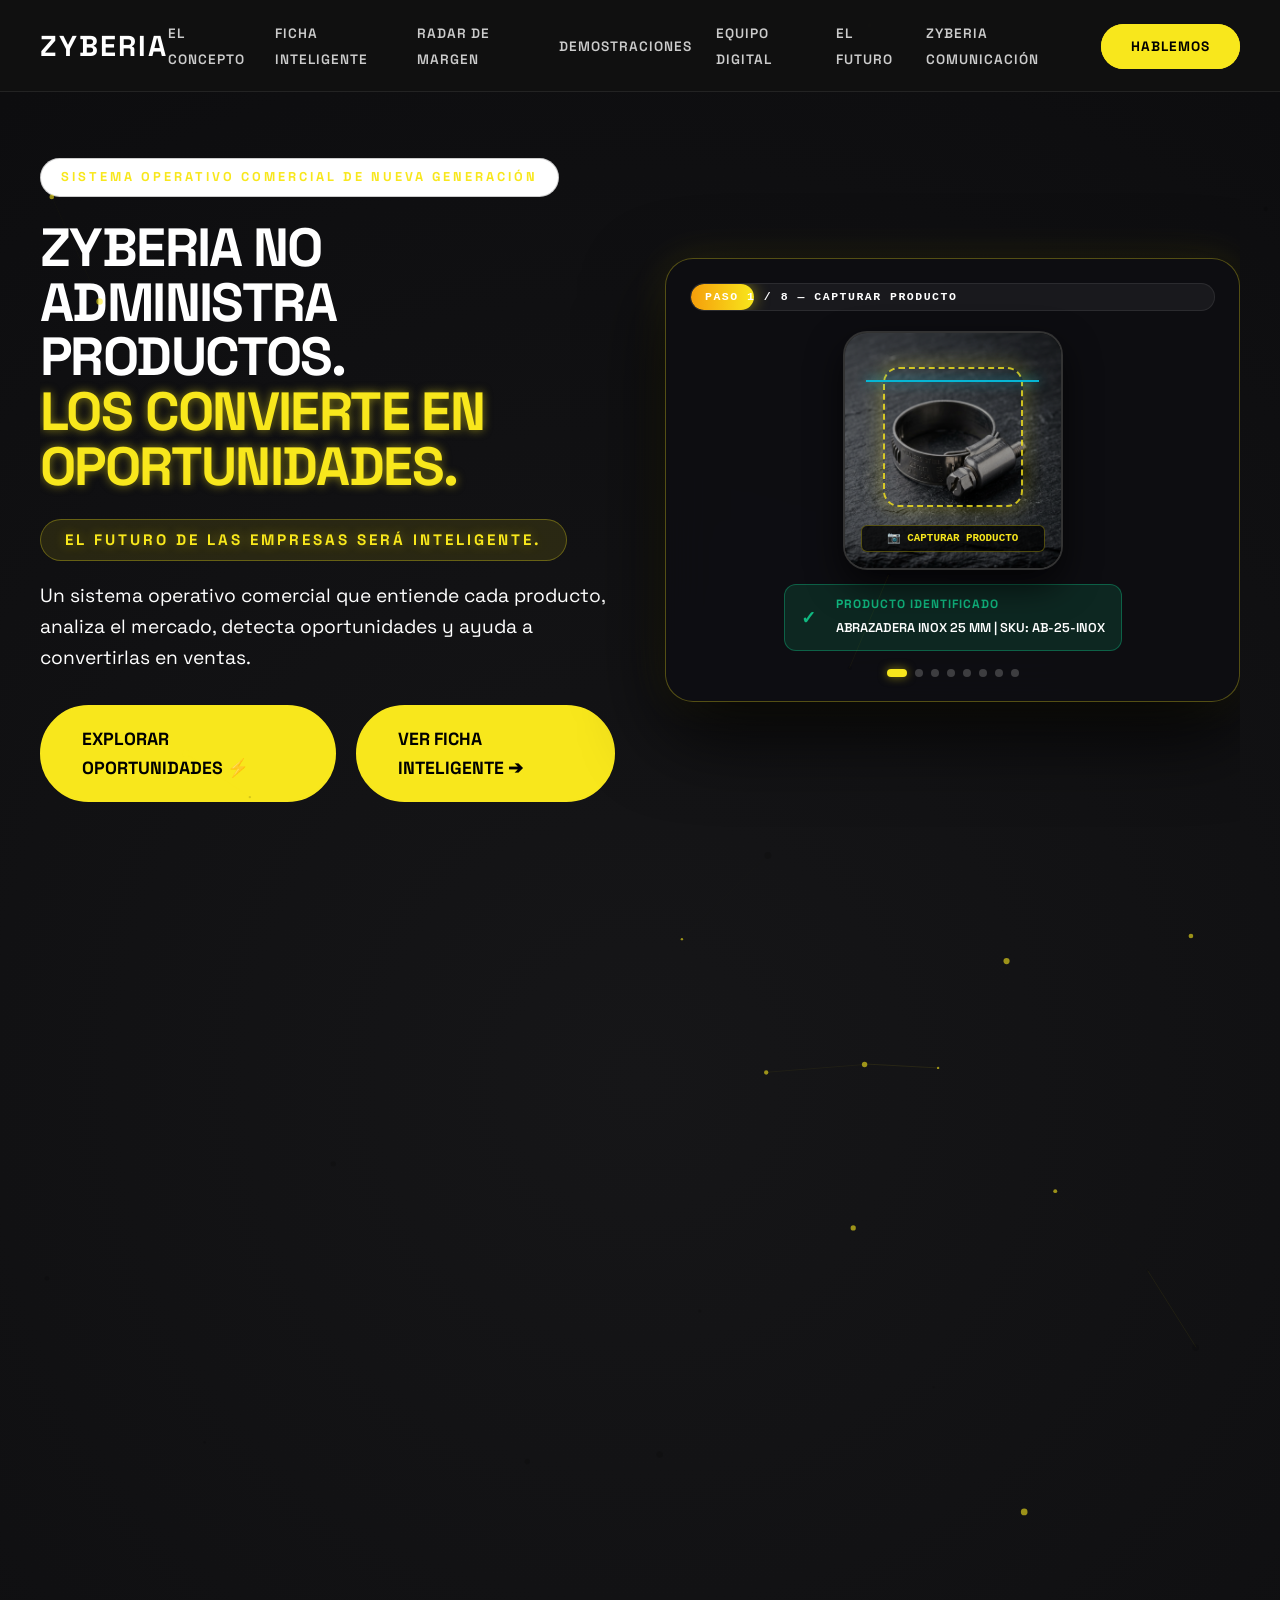
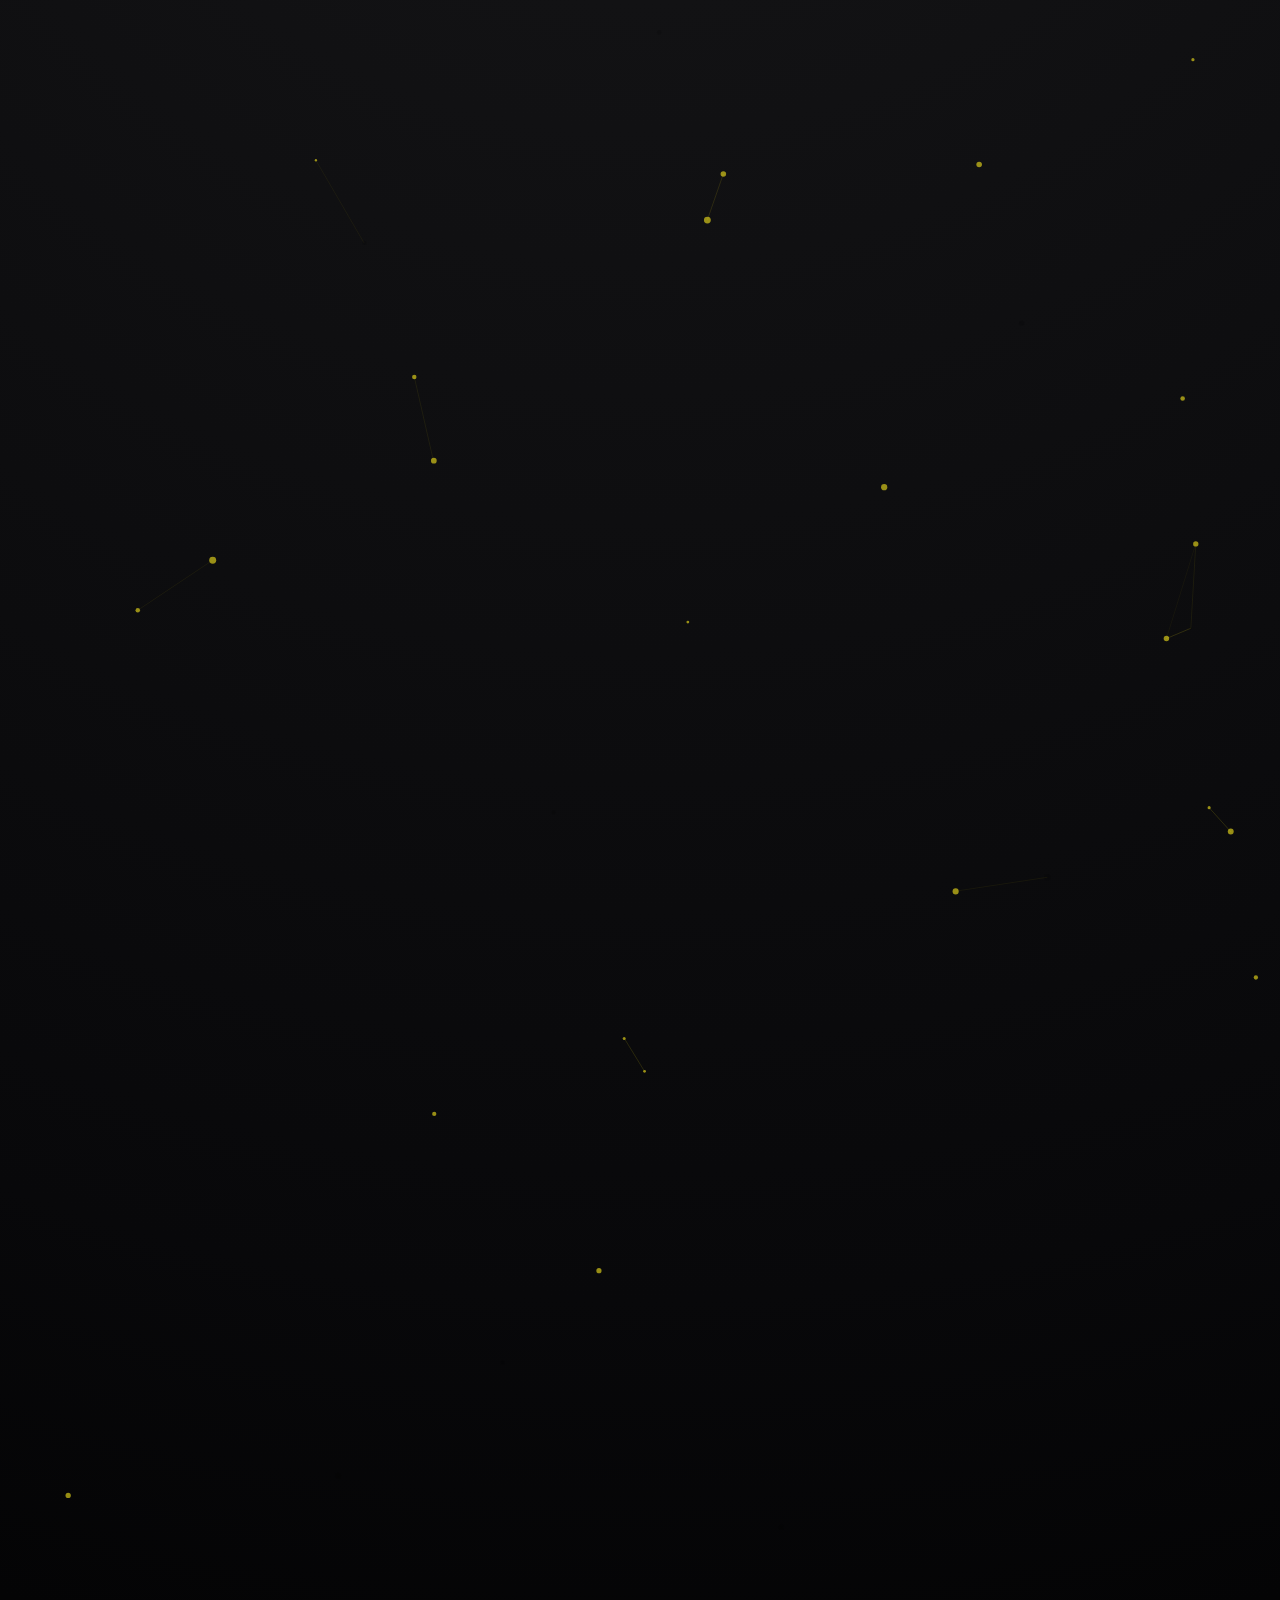
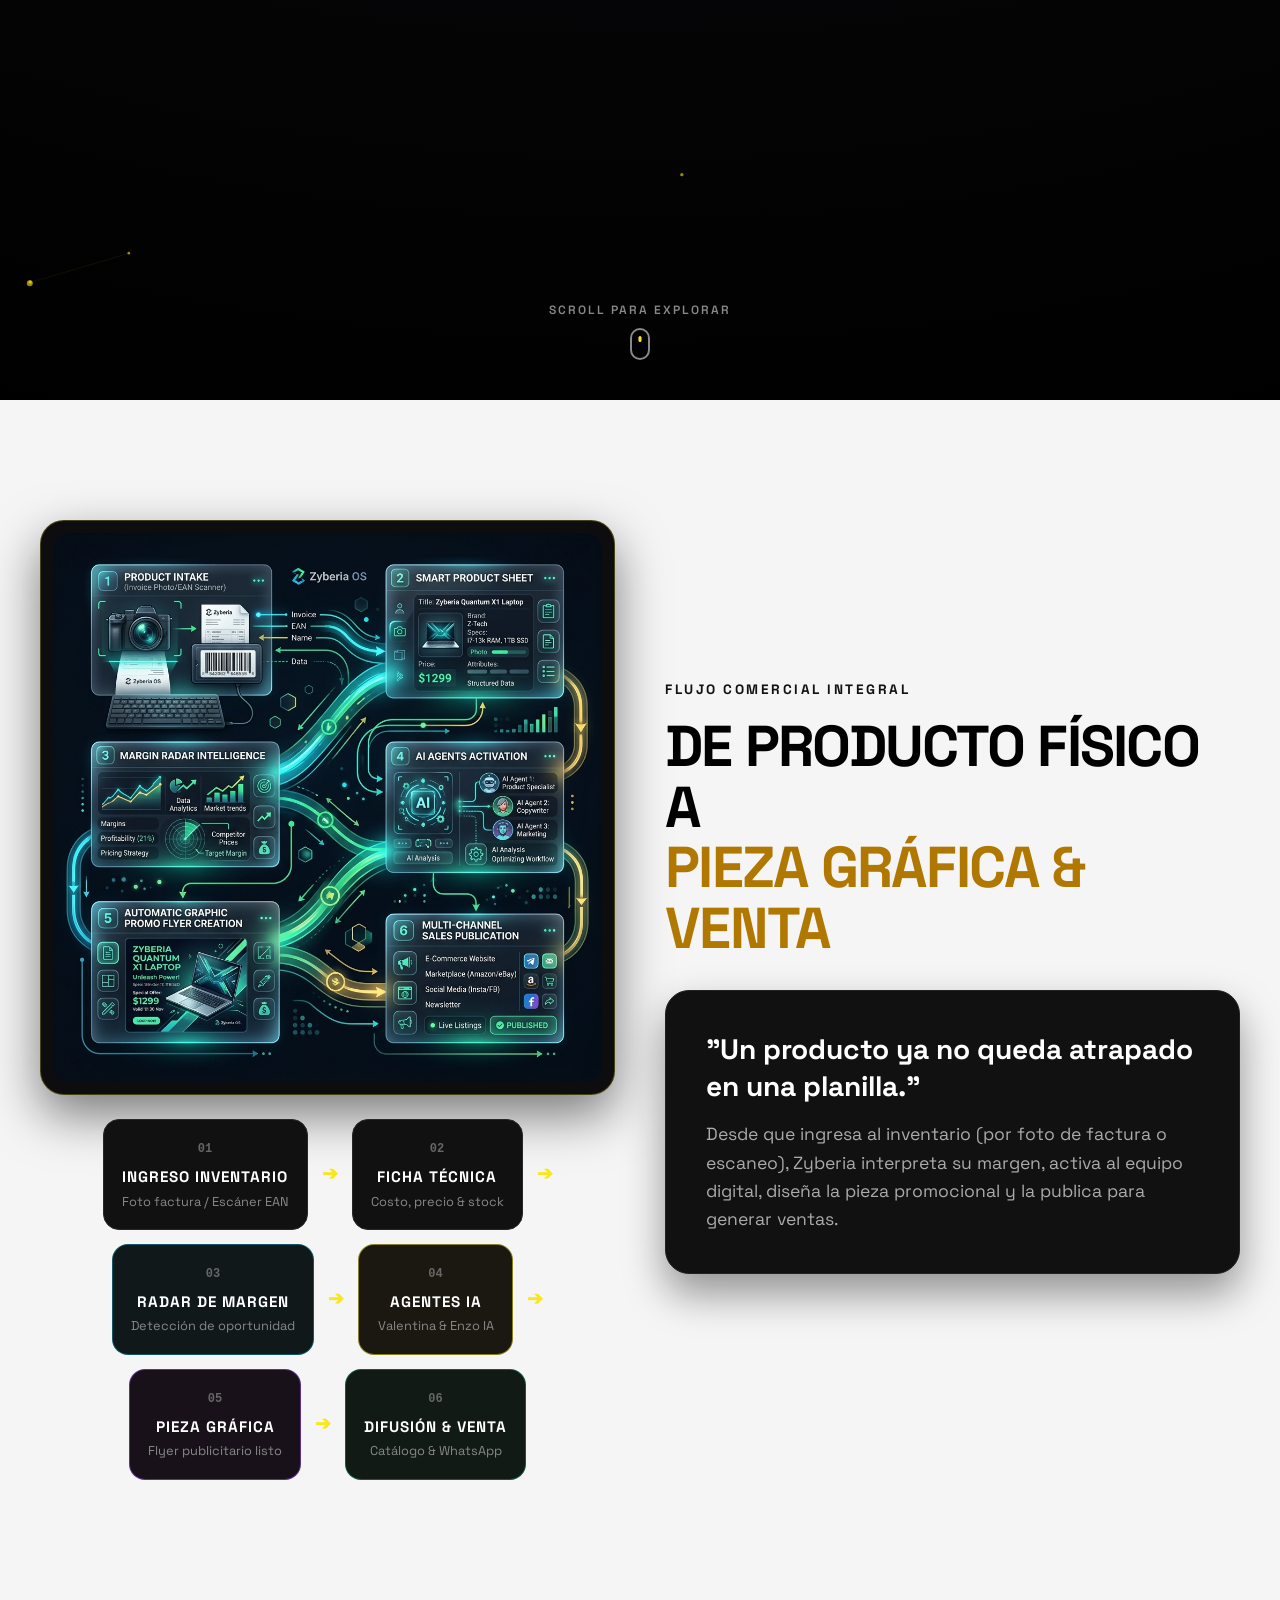
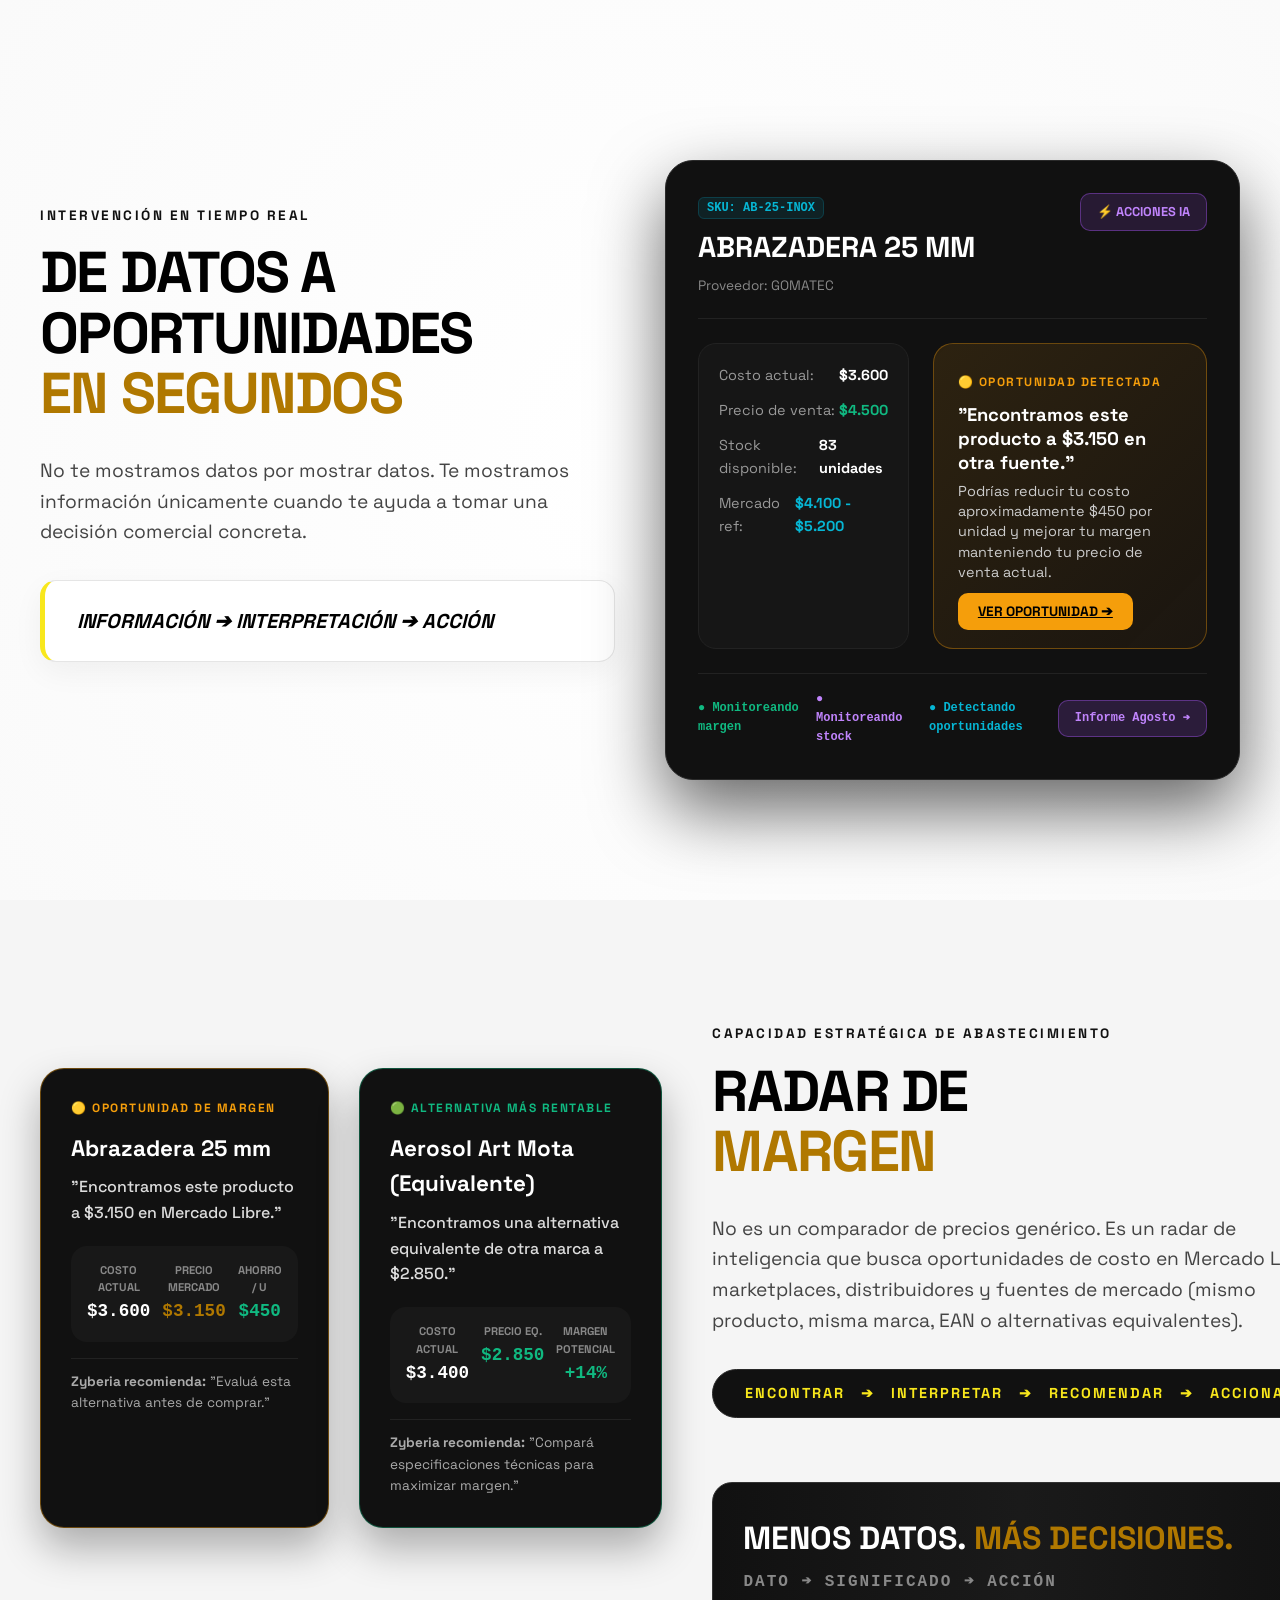
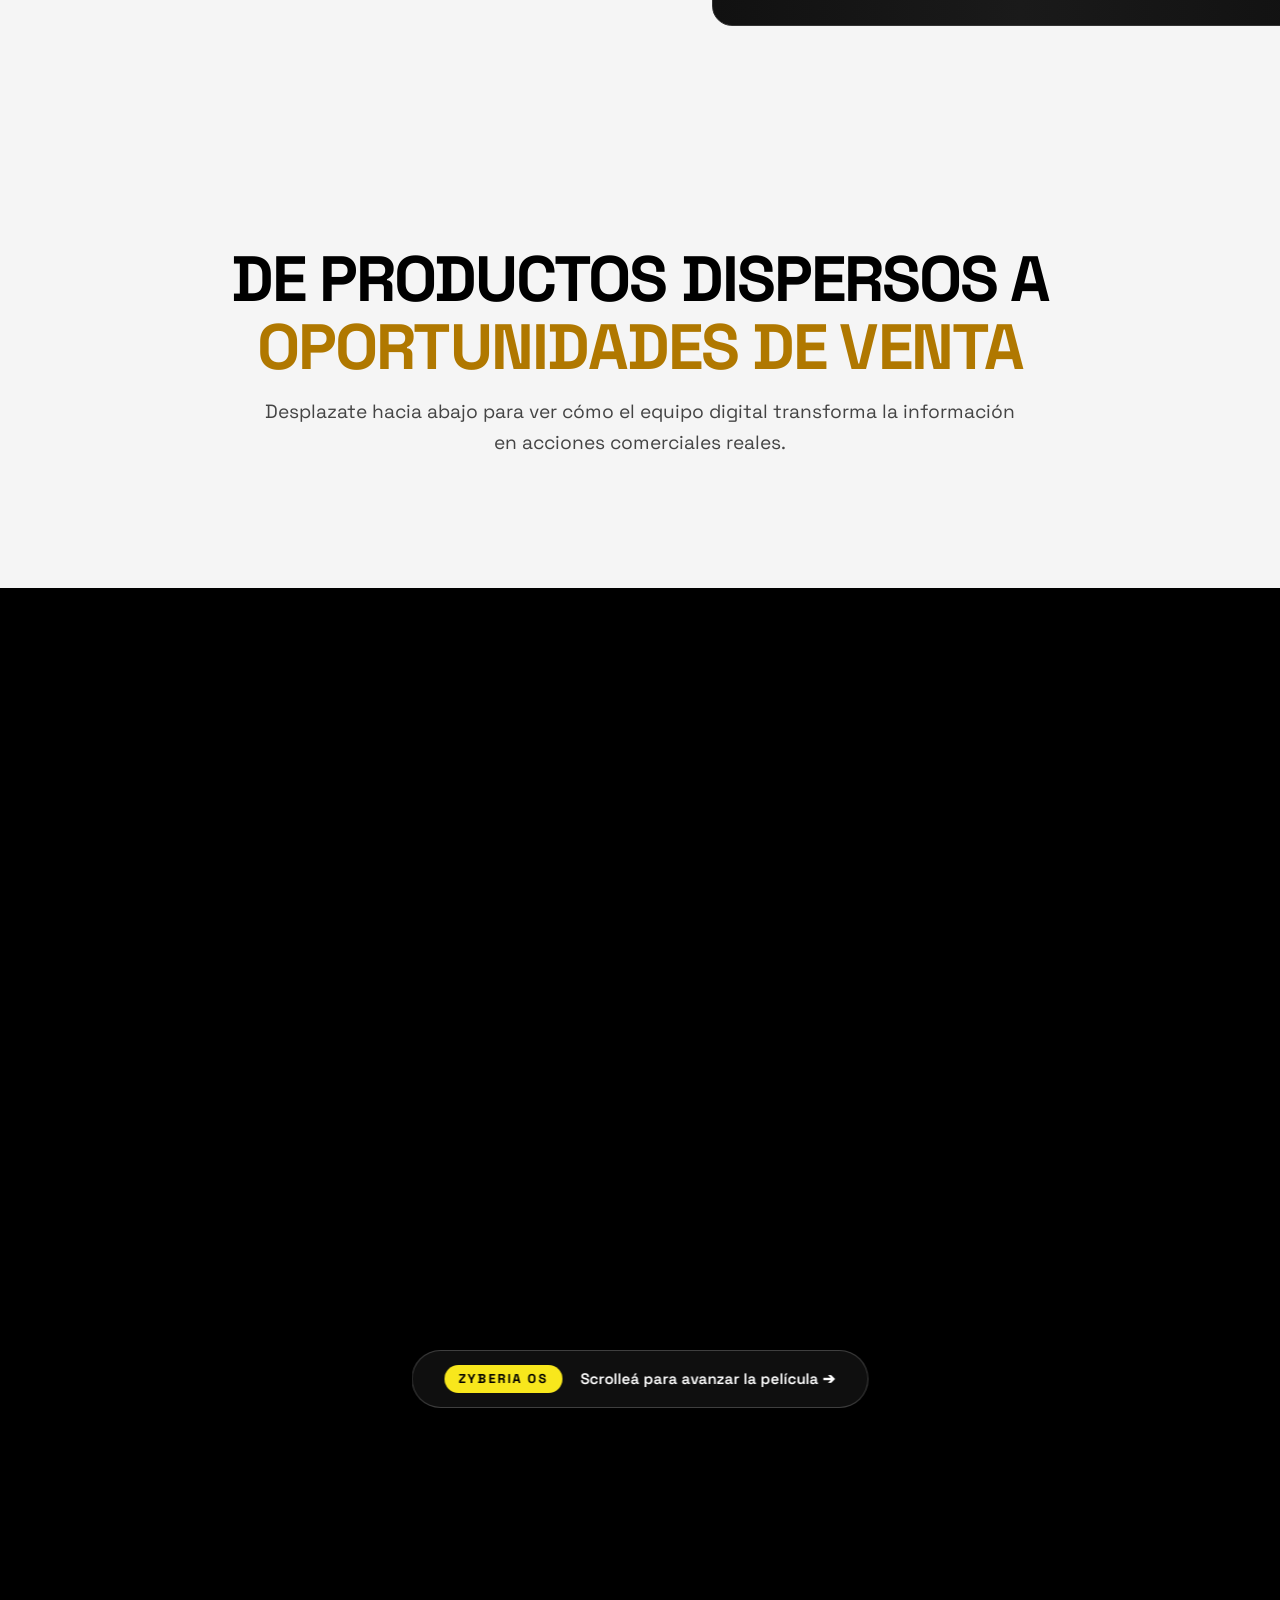
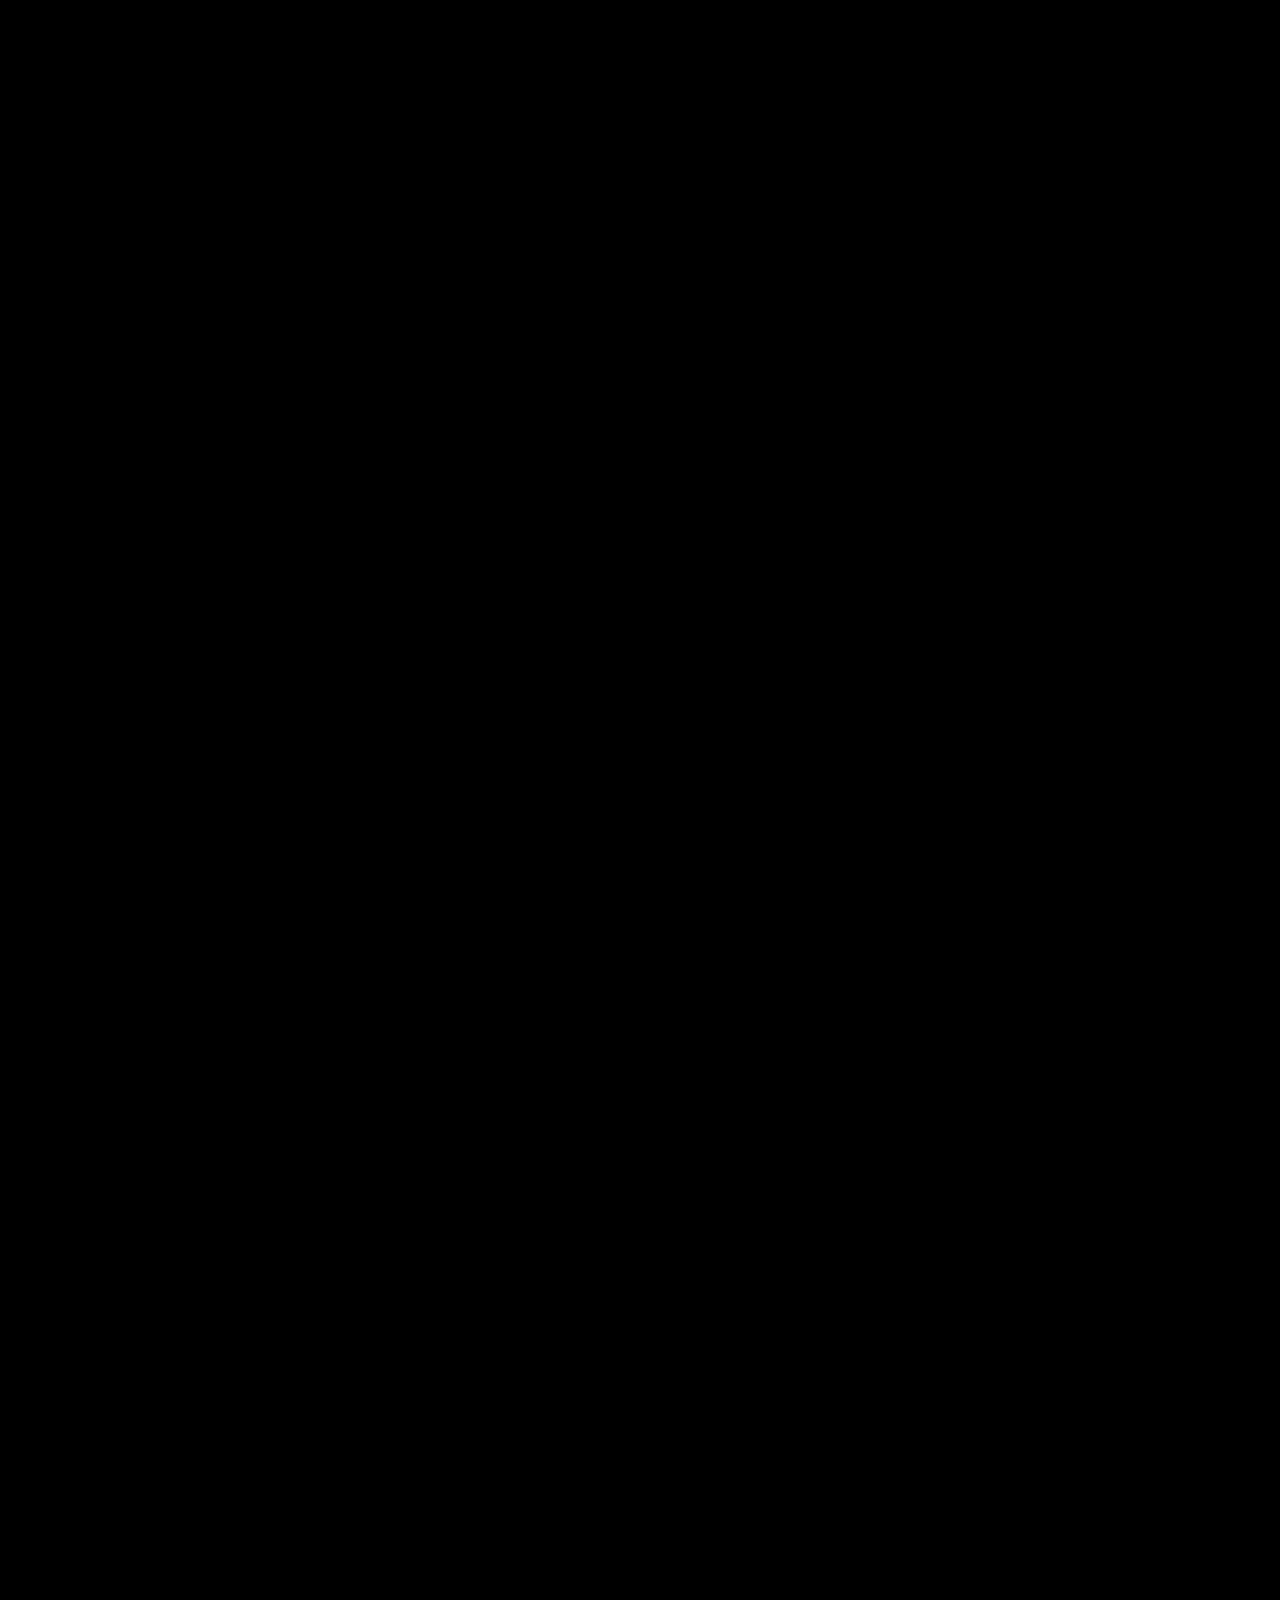
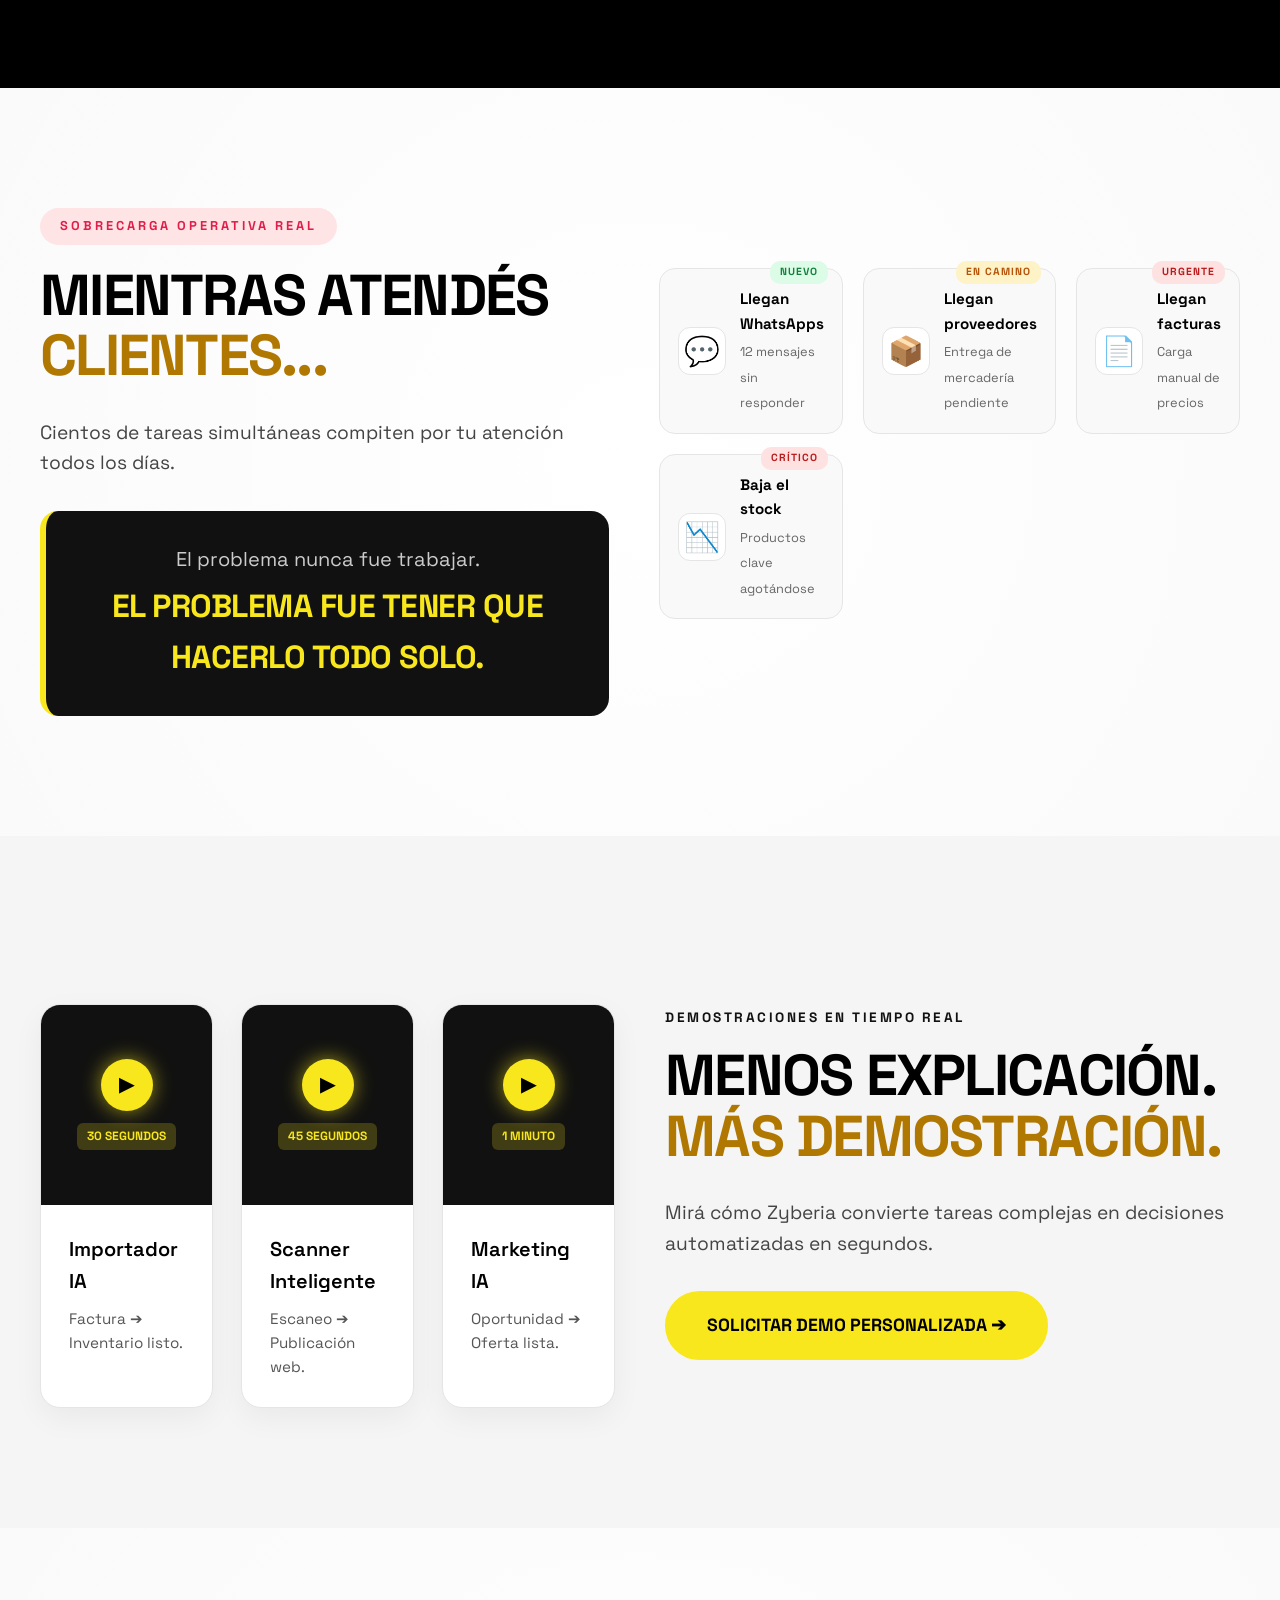
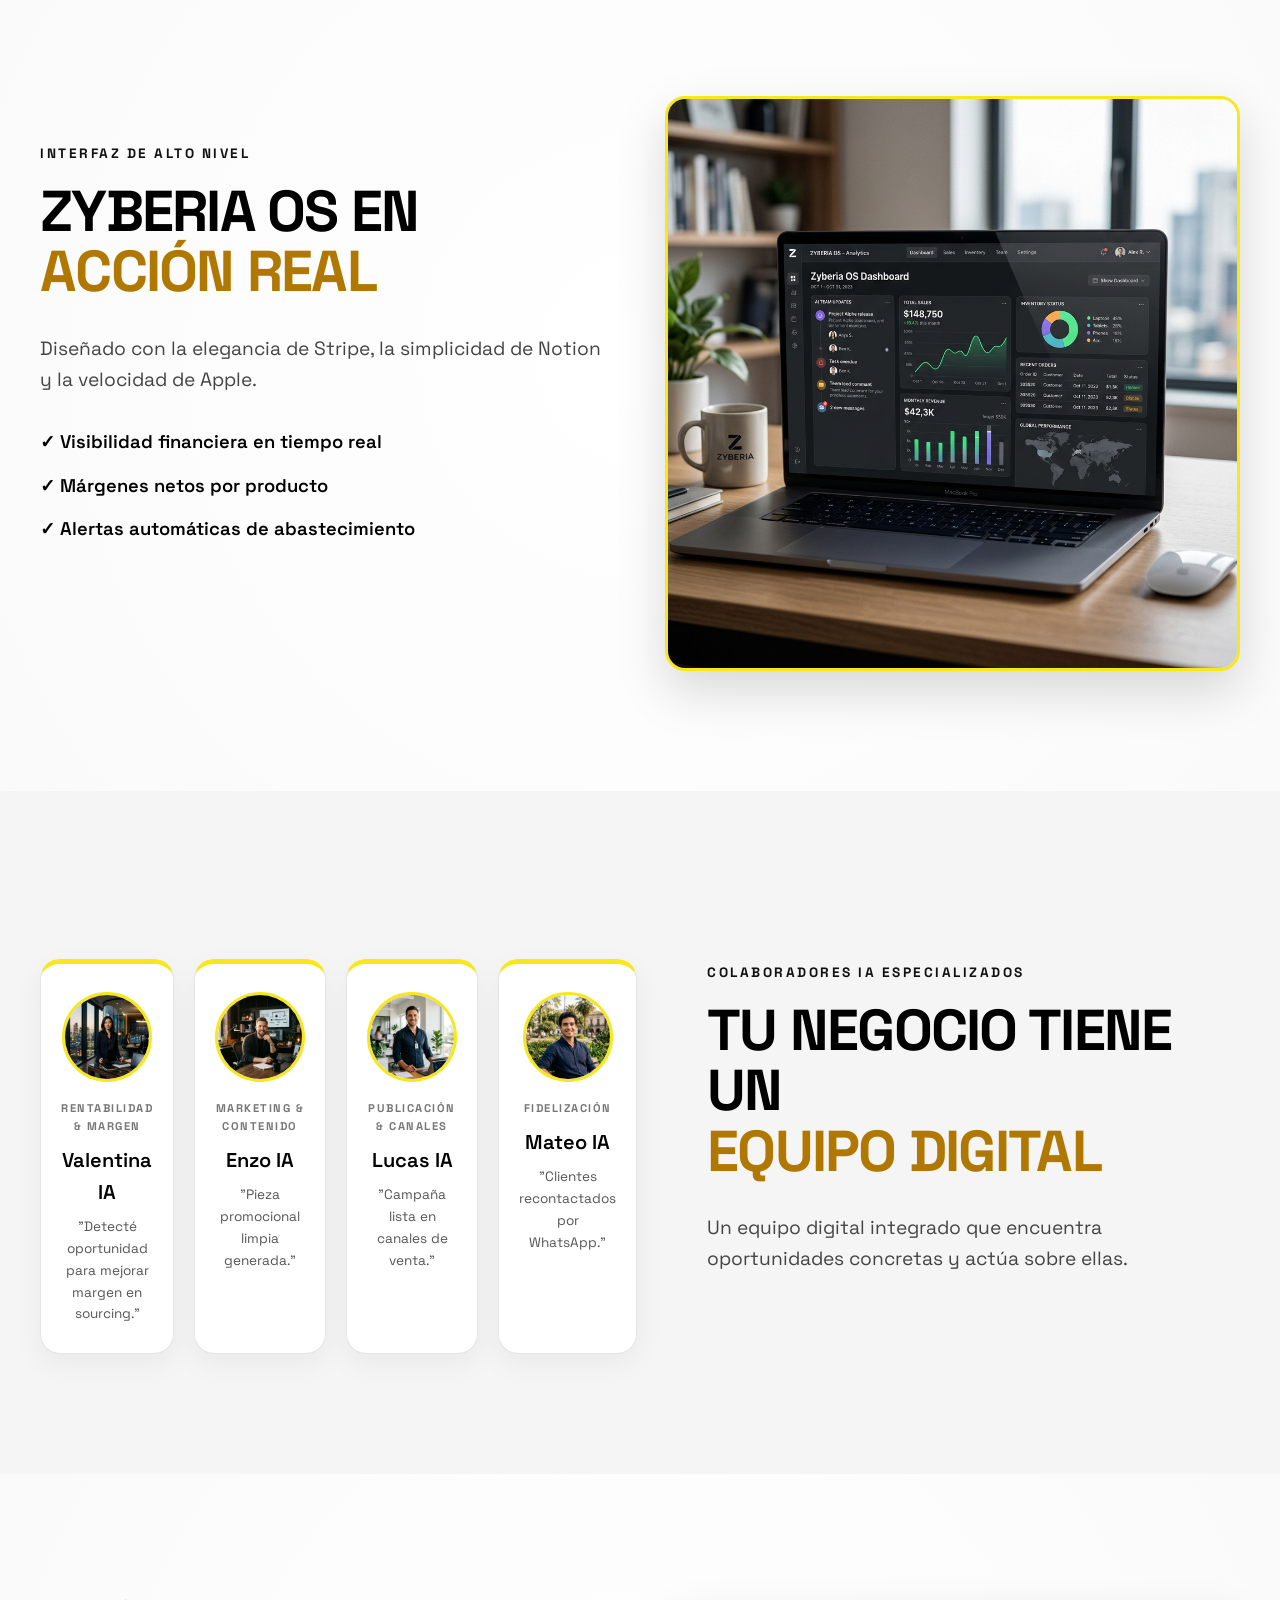
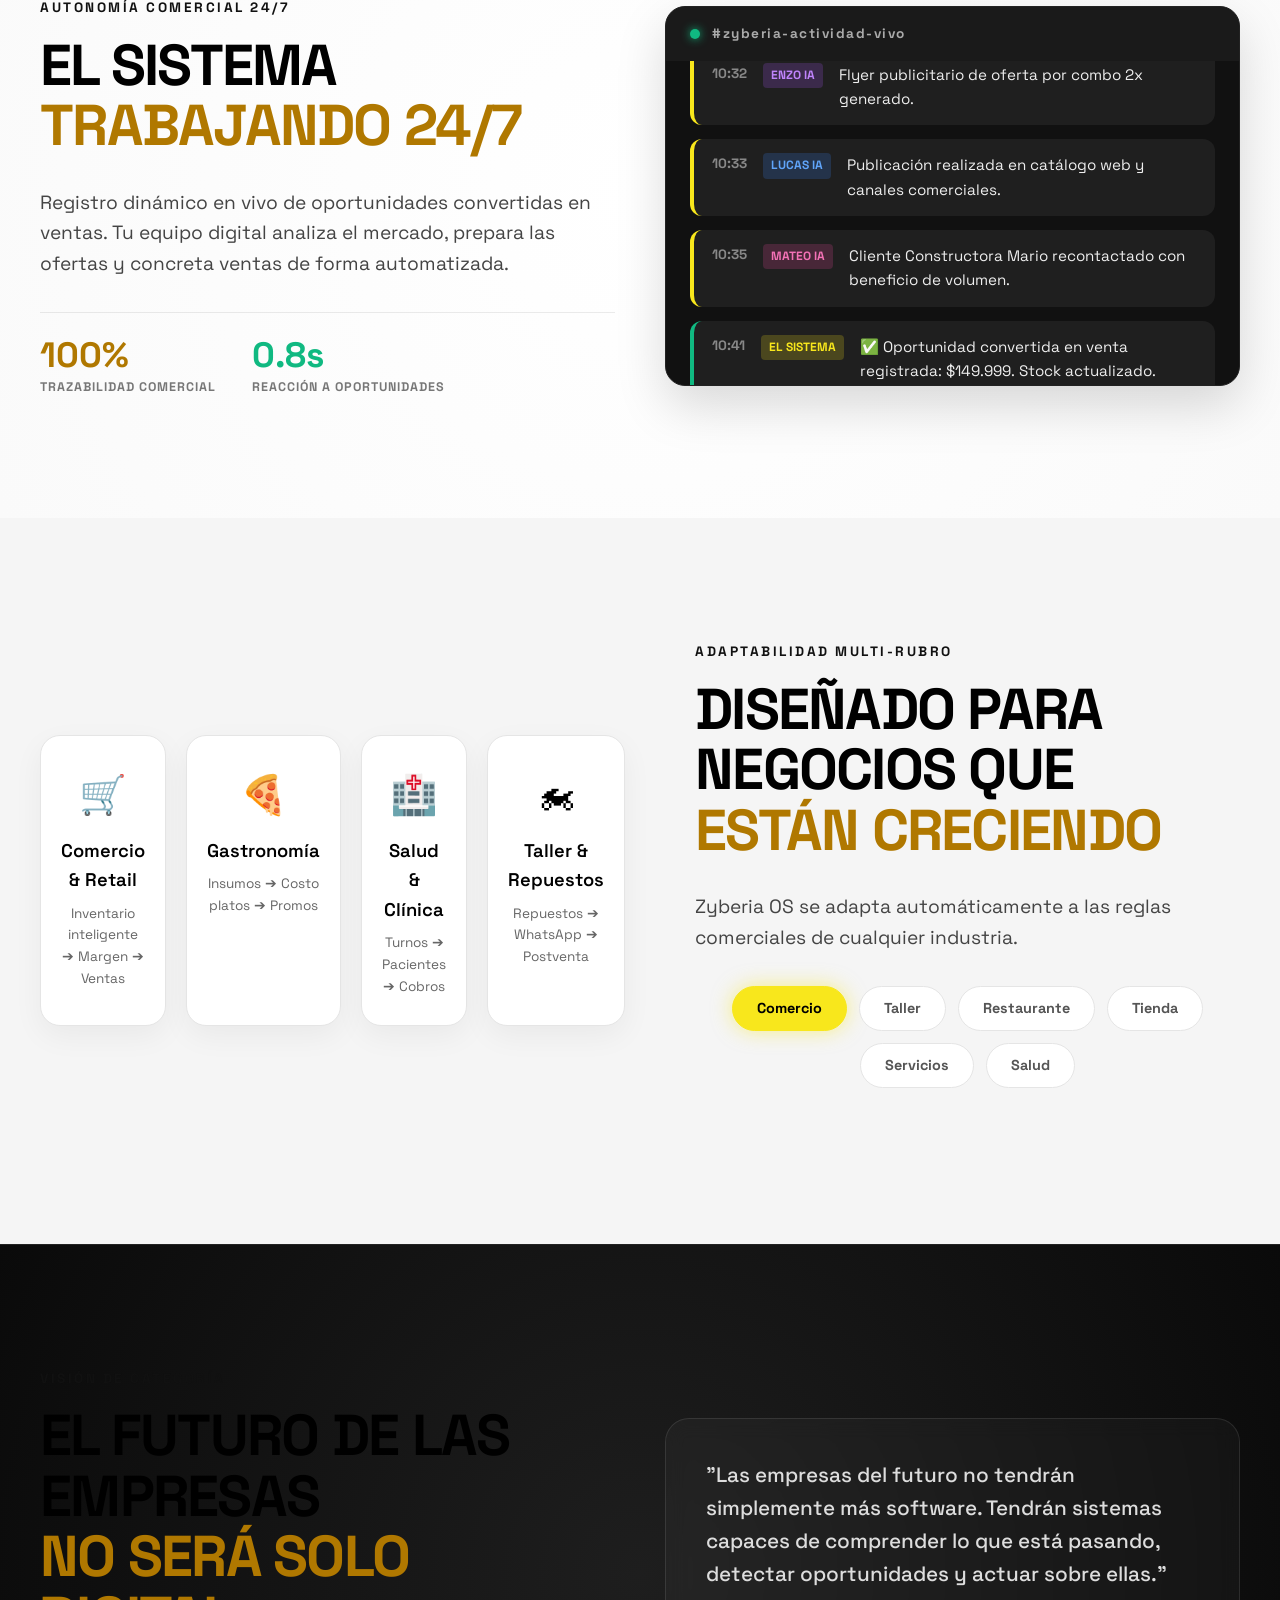
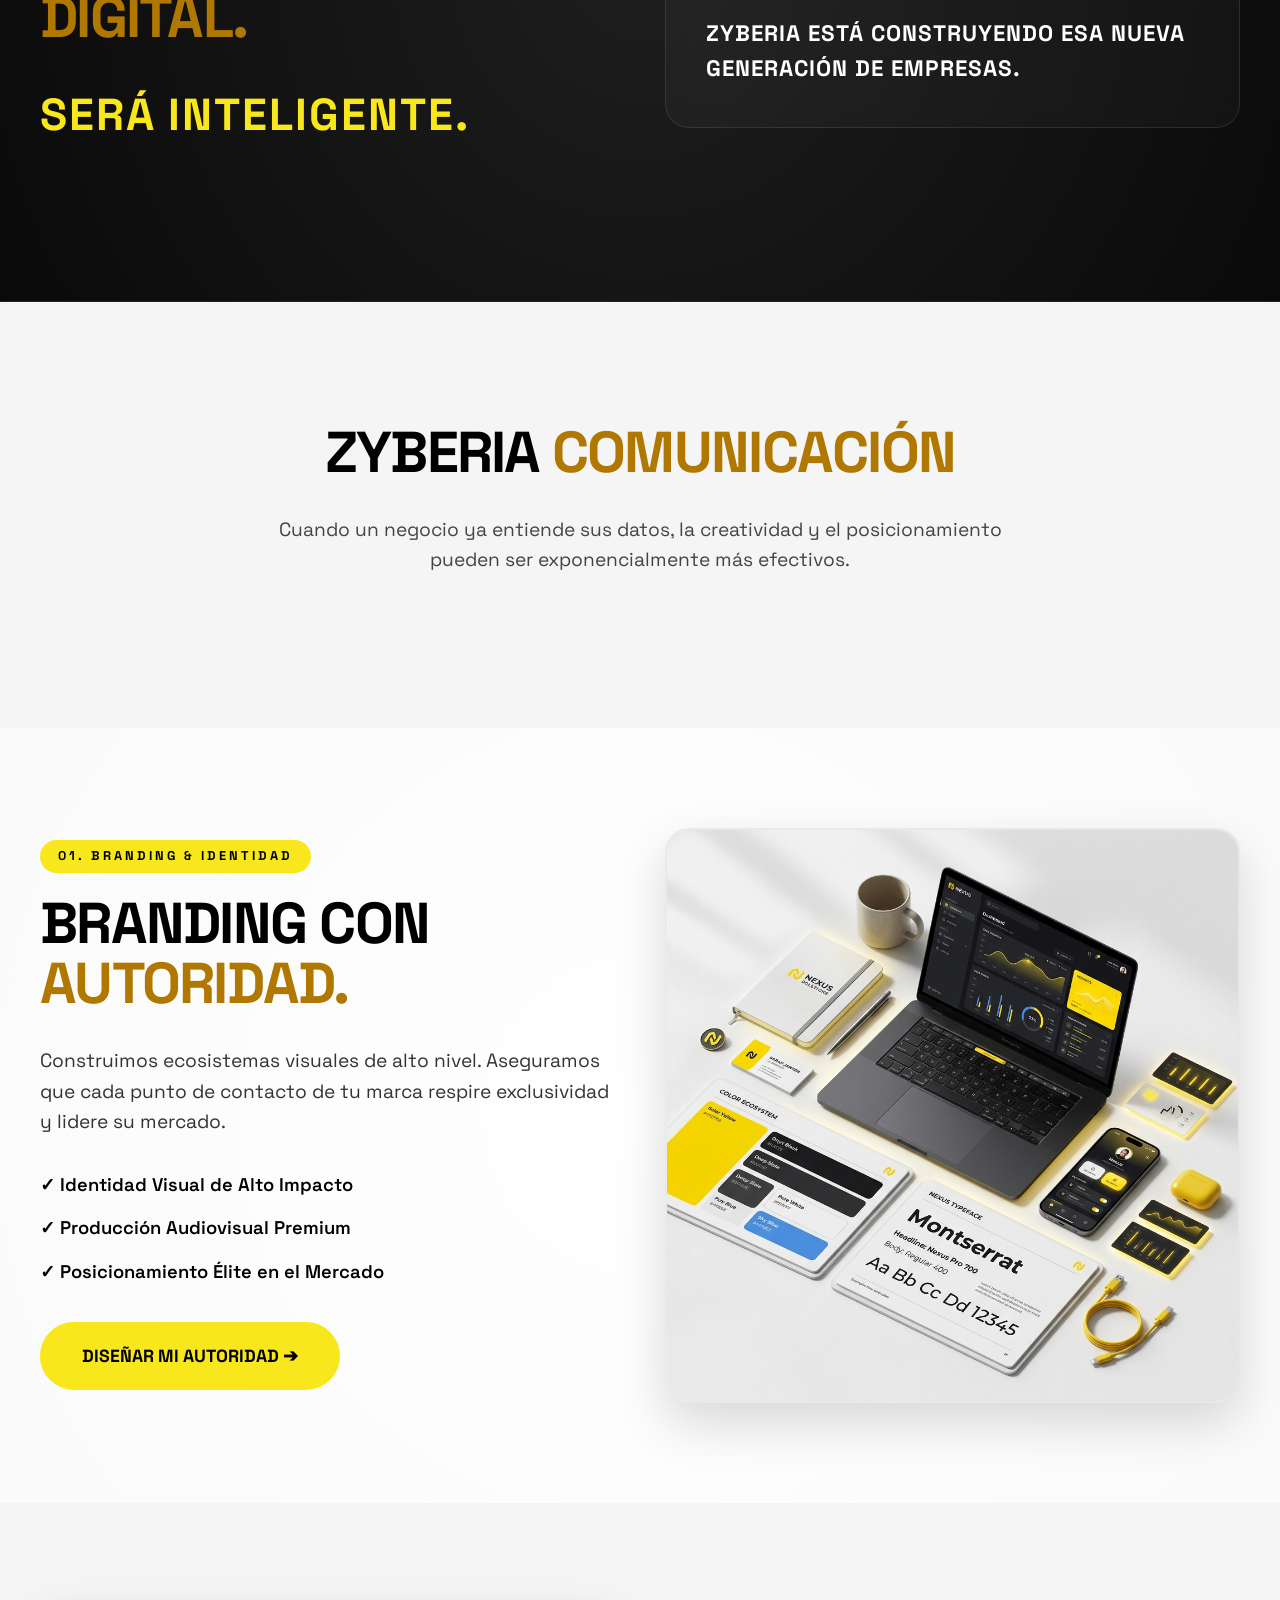
==== commit 4e13a8f3: "feat(media): actualizar videos de presentacion de agentes y demostraciones de zyberia os" ====
--- a/backup_index.html
+++ b/backup_index.html
@@ -2,6 +2,7 @@
 <html lang="es">
 <head>
     <meta charset="UTF-8">
+    <meta name="robots" content="noindex, nofollow">
     <meta name="viewport" content="width=device-width, initial-scale=1.0">
     <title>ZYBERIA OS | Sistema Operativo Comercial & Inteligencia Comercial</title>
     <meta name="description" content="Zyberia OS es el sistema operativo comercial que entiende cada producto, analiza el mercado, detecta oportunidades y ayuda a convertirlas en ventas.">
--- a/style.css
+++ b/style.css
@@ -23,7 +23,6 @@
   background-color: var(--color-white);
   color: var(--color-black);
   line-height: 1.6;
-  overflow-x: hidden;
 }
 
 .container {
@@ -225,7 +224,7 @@
 .btn-block { width: 100%; justify-content: center; }
 
 /* 1. Hero White Section */
-.hero-white, .hero-section {
+.hero-white {
   position: relative;
   min-height: 95vh;
   display: flex;
@@ -236,6 +235,12 @@
   padding-bottom: 80px;
   background: var(--color-white);
   overflow: hidden;
+}
+/* .hero-section needs overflow:visible for position:sticky to work */
+.hero-section {
+  position: relative;
+  background: var(--color-white);
+  overflow: visible !important; /* CRITICAL: sticky breaks with overflow:hidden */
 }
 
 #particles-bg {
@@ -397,7 +402,7 @@
     left: 0;
     width: 100%;
     height: 100%;
-    object-fit: cover;
+    object-fit: contain;
     display: block;
     z-index: 5;
 }
@@ -1116,14 +1121,9 @@
 .hero-dark {
   background: radial-gradient(circle at 50% 30%, #161618 0%, #08080a 70%, #000000 100%) !important;
   color: var(--color-white) !important;
-  min-height: 92vh;
-  display: flex;
-  align-items: center;
-  justify-content: center;
   position: relative;
   overflow: hidden;
-  padding-top: 130px;
-  padding-bottom: 80px;
+  /* padding handled by .hero-section sticky container */
 }
 
 .hero-dark h1 {
@@ -1190,7 +1190,7 @@
 
 .stage-scene-wrapper {
   position: relative;
-  min-height: 380px;
+  min-height: 320px;
   display: flex;
   align-items: center;
   justify-content: center;
@@ -1738,10 +1738,10 @@
   font-weight: 900;
 }
 
-.flow-step-card.highlight-cyan { border-color: rgba(6, 182, 212, 0.4); background: rgba(6, 182, 212, 0.05); }
-.flow-step-card.highlight-gold { border-color: rgba(248, 231, 28, 0.5); background: rgba(248, 231, 28, 0.08); }
-.flow-step-card.highlight-purple { border-color: rgba(168, 85, 247, 0.5); background: rgba(168, 85, 247, 0.08); }
-.flow-step-card.highlight-green { border-color: rgba(16, 185, 129, 0.4); background: rgba(16, 185, 129, 0.05); }
+.flow-step-card.highlight-cyan { border-color: rgba(6, 182, 212, 0.4); background: #11181a; }
+.flow-step-card.highlight-gold { border-color: rgba(248, 231, 28, 0.5); background: #1a1811; }
+.flow-step-card.highlight-purple { border-color: rgba(168, 85, 247, 0.5); background: #18111a; }
+.flow-step-card.highlight-green { border-color: rgba(16, 185, 129, 0.4); background: #111a15; }
 
 .product-flow-visual-box {
   background: #0d0d0f;
@@ -2086,10 +2086,1151 @@
   }
   .notifications-chaos-grid, .questions-grid, .demos-grid-5, .team-grid, .use-cases-grid-showcase, .plans-grid, .split-grid, .smart-ficha-grid, .radar-cards-grid { grid-template-columns: 1fr; }
   .footer-grid { grid-template-columns: 1fr; }
-  .nav-links { display: none; }
-  .nav-toggle { display: block; background: none; border: none; color: white; font-size: 1.5rem; }
+  /* Mobile Navigation Hamburger & Drawer */
+  .nav-toggle {
+    display: flex !important;
+    flex-direction: column;
+    justify-content: center;
+    align-items: center;
+    gap: 5px;
+    width: 44px;
+    height: 44px;
+    background: rgba(255, 255, 255, 0.05);
+    border: 1px solid rgba(255, 255, 255, 0.15);
+    border-radius: 10px;
+    cursor: pointer;
+    padding: 8px;
+    transition: background 0.3s ease, border-color 0.3s ease;
+    z-index: 1001;
+  }
+  .nav-toggle span {
+    display: block;
+    width: 22px;
+    height: 2px;
+    background-color: var(--color-white);
+    border-radius: 2px;
+    transition: transform 0.3s ease, opacity 0.3s ease;
+  }
+  .nav-toggle.active span:nth-child(1) {
+    transform: translateY(7px) rotate(45deg);
+  }
+  .nav-toggle.active span:nth-child(2) {
+    opacity: 0;
+  }
+  .nav-toggle.active span:nth-child(3) {
+    transform: translateY(-7px) rotate(-45deg);
+  }
+
+  .nav-links {
+    display: none;
+    position: absolute;
+    top: 100%;
+    left: 0;
+    width: 100%;
+    background: rgba(14, 14, 14, 0.98);
+    backdrop-filter: blur(20px);
+    -webkit-backdrop-filter: blur(20px);
+    flex-direction: column;
+    align-items: stretch;
+    padding: 24px 20px 30px;
+    gap: 12px;
+    border-bottom: 1px solid rgba(255, 255, 255, 0.1);
+    box-shadow: 0 20px 40px rgba(0,0,0,0.7);
+    z-index: 1000;
+  }
+  .nav-links.active {
+    display: flex !important;
+    animation: navSlideDown 0.3s cubic-bezier(0.16, 1, 0.3, 1) forwards;
+  }
+  .nav-links li {
+    width: 100%;
+    list-style: none;
+    text-align: center;
+  }
+  .nav-links a {
+    display: block;
+    padding: 14px 20px;
+    font-size: 1rem;
+    font-weight: 700;
+    border-radius: 12px;
+    background: rgba(255, 255, 255, 0.03);
+    border: 1px solid rgba(255, 255, 255, 0.05);
+    color: #eee;
+  }
+  .nav-links a.active,
+  .nav-links a:hover {
+    background: rgba(248, 231, 28, 0.12);
+    border-color: rgba(248, 231, 28, 0.4);
+    color: var(--color-yellow);
+  }
+  .nav-links .nav-cta {
+    display: block !important;
+    margin-top: 8px;
+    text-align: center;
+    padding: 14px 24px !important;
+  }
   .v-scroll-container { height: auto; }
   .v-sticky-wrapper { position: relative; top: 0; }
   .transformation-flow-grid { flex-direction: column; }
   .flow-arrow { transform: rotate(90deg); margin: 4px 0; }
 }
+
+/* --- UI BUGS FIXES --- */
+/* 1. Prevent Horizontal Scroll (removed from body, handled gracefully by widths) */
+html, body {
+    width: 100%;
+}
+
+/* 2. Hero Scrolltelling Sticky Fix */
+.hero-section {
+    height: 400vh; /* Permite el scrolltelling */
+    position: relative;
+    padding-top: 0 !important;
+    padding-bottom: 0 !important;
+    display: block !important; /* Override flex from .hero-dark to allow sticky */
+    overflow: visible !important; /* CRITICAL: sticky breaks with overflow:hidden */
+    min-height: auto !important;
+}
+
+.hero-section > .container {
+    position: sticky !important;
+    top: 0;
+    height: 100dvh;
+    overflow: hidden;
+    display: flex;
+    flex-direction: column;
+    justify-content: center;
+    padding-top: 80px !important; /* navbar height compensation */
+    padding-bottom: 20px !important;
+    box-sizing: border-box;
+}
+
+.hero-section .grid-2col {
+    align-items: center;
+    height: 100%;
+    max-height: calc(100dvh - 100px);
+    overflow: hidden;
+}
+
+.hero-scrolltelling-stage {
+    position: relative;
+    top: auto;
+    transform: none;
+}
+
+@media (max-width: 992px) {
+    /* On mobile, shrink text/padding to fit both text and phone */
+    .hero-section .interactive-text {
+        font-size: 2rem !important;
+        margin-top: 60px;
+    }
+    .hero-section .section-desc {
+        font-size: 0.9rem !important;
+    }
+    .hero-scrolltelling-stage {
+        transform: scale(0.85);
+        transform-origin: top center;
+    }
+}
+
+/* Short-screen fix: laptop with taskbar (~641px viewport height) */
+@media (max-height: 720px) {
+    .hero-section > .container {
+        padding-top: 70px !important;
+        padding-bottom: 10px !important;
+    }
+    .hero-dark h1,
+    .hero-section .interactive-text {
+        font-size: clamp(1.6rem, 2.8vw, 2.4rem) !important;
+        margin-bottom: 10px;
+    }
+    .hero-section .section-desc {
+        font-size: 0.85rem !important;
+        margin-bottom: 12px;
+    }
+    .hero-section .hero-badge {
+        font-size: 0.65rem;
+        padding: 5px 12px;
+        margin-bottom: 12px;
+    }
+    .hero-actions {
+        gap: 10px !important;
+    }
+    .hero-actions .btn {
+        padding: 10px 20px !important;
+        font-size: 0.85rem !important;
+    }
+    .hero-scrolltelling-stage {
+        padding: 14px !important;
+    }
+    .stage-progress-bar {
+        height: 22px;
+        margin-bottom: 10px;
+    }
+    .stage-scene-wrapper {
+        min-height: 230px !important;
+    }
+    .mobile-frame-mockup {
+        width: 160px !important;
+        height: 210px !important;
+    }
+    .stage-dots-nav {
+        margin-top: 10px !important;
+    }
+}
+
+/* ============================================================
+   MOBILE FIX: Hero estático sin scrolltelling
+   A pedido del usuario, desactivamos las escenas en móvil para
+   que quede una sola imagen visible y centrada.
+   ============================================================ */
+@media (max-width: 768px) {
+    .hero-section {
+        height: auto !important;
+        min-height: 100svh !important;
+        overflow: hidden !important; /* Desactiva sticky permanentemente en móvil */
+        padding-bottom: 40px !important;
+    }
+    .hero-section > .container {
+        position: relative !important;
+        height: auto !important;
+        min-height: auto !important;
+        padding-top: 100px !important;
+        padding-bottom: 20px !important;
+        overflow: visible !important;
+    }
+    .hero-section .grid-2col {
+        max-height: none !important;
+        overflow: visible !important;
+        display: flex !important;
+        flex-direction: column !important;
+        gap: 20px !important;
+    }
+    .hero-scrolltelling-stage {
+        transform: none !important;
+        max-width: 100% !important;
+        margin: 0 auto !important;
+        padding: 0 !important;
+    }
+    .stage-scene-wrapper {
+        min-height: 280px !important;
+    }
+    .scene-layer {
+        position: relative !important;
+        inset: auto !important;
+        opacity: 0 !important;
+        height: 0 !important;
+        min-height: 0 !important;
+        overflow: hidden !important;
+        pointer-events: none !important;
+    }
+    .scene-layer.active {
+        opacity: 1 !important;
+        height: auto !important;
+        min-height: 250px !important;
+        overflow: visible !important;
+        pointer-events: auto !important;
+        display: flex !important;
+        align-items: center !important;
+        justify-content: center !important;
+    }
+    .stage-progress-bar, .stage-dots-nav { 
+        display: none !important; 
+    }
+    .mobile-frame-mockup {
+        width: 160px !important;
+        height: 210px !important;
+    }
+}
+
+
+#scrolltelling {
+    height: 300vh;
+    position: relative;
+    background: #000;
+}
+
+#scrolltelling .v-sticky-wrapper {
+    position: sticky !important;
+    top: 0;
+    height: 100dvh;
+    width: 100%;
+    display: flex;
+    align-items: center;
+    justify-content: center;
+    background: #000;
+    overflow: hidden;
+}
+
+#scrolltelling .v-scrub {
+    width: 100%;
+    height: 100dvh;
+    object-fit: cover; /* This forces the video to fill the screen without black bars */
+    position: absolute;
+    top: 0;
+    left: 0;
+}
+
+.video-caption-bar {
+    position: relative;
+    z-index: 10;
+    text-align: center;
+    margin-top: auto;
+    margin-bottom: 40px;
+    background: rgba(0,0,0,0.7);
+    padding: 10px 20px;
+    border-radius: 10px;
+}
+
+/* 4. Text color global fixes - light sections vs dark sections */
+
+/* section-desc: dark in light sections, white in dark sections */
+.section-desc {
+    color: #444444 !important;
+}
+.hero-section .section-desc,
+.hero-dark .section-desc,
+.footer-subtext,
+.footer-eslogan,
+.video-caption-bar p {
+    color: var(--color-white) !important;
+}
+
+/* section-badge: dark in light sections, yellow in dark */
+.hero-badge, .section-badge {
+    color: var(--color-gray-dark);
+}
+.hero-dark .hero-badge {
+    color: var(--color-yellow);
+}
+
+/* ==================================================
+   FIX CRÍTICO: TEXTO AMARILLO/BLANCO EN SECCIONES CLARAS
+   El color amarillo #F8E71C es INVISIBLE sobre fondos blancos.
+   En secciones sin fondo oscuro usamos un amber oscuro legible.
+   ================================================== */
+
+/* Amber oscuro para .text-yellow y .text-gold en secciones claras */
+section:not(.hero-dark) .text-yellow,
+section:not(.hero-dark) .text-gold {
+    color: #b07800 !important;     /* Amber oscuro - legible sobre blanco */
+    text-shadow: none !important;  /* Sin glow - solo funciona sobre fondos oscuros */
+}
+
+/* Preservar el amarillo brillante solo en el hero oscuro y el footer */
+.hero-dark .text-yellow,
+.footer-section .text-yellow,
+.footer-section .text-gold,
+footer .text-yellow,
+footer .text-gold {
+    color: var(--color-yellow) !important;
+    text-shadow: 0 0 10px rgba(248, 231, 28, 0.5) !important;
+}
+
+/* Sección HISTORIA (#historia): texto blanco explícito sobre fondo claro */
+.coms-intro-section .text-white,
+.coms-intro-section .col-text .text-white p {
+    color: #333333 !important;
+}
+
+/* El future-statement-box en HISTORIA necesita fondo oscuro propio */
+.coms-intro-section .future-statement-box {
+    background: #111111 !important;
+    border-color: rgba(248,231,28,0.25) !important;
+}
+.coms-intro-section .future-statement-box p {
+    color: #f0f0f0 !important;
+}
+
+/* ==================================================
+   ZYBERIA OS - NUEVOS ESTILOS CONCEPTUALES
+   ================================================== */
+
+/* --- 03. Equipo IA --- */
+.agent-card {
+    transition: transform 0.3s ease, border-color 0.3s ease, box-shadow 0.3s ease;
+}
+.agent-card:hover {
+    transform: translateY(-10px);
+    border-color: rgba(255,255,255,0.2);
+    box-shadow: 0 20px 40px rgba(0,0,0,0.5);
+}
+
+/* --- 04. Carousel Oficinas --- */
+.carousel-container {
+    position: relative;
+    max-width: 1000px;
+    margin: 0 auto;
+    overflow: hidden;
+    border-radius: 20px;
+    border: 1px solid rgba(255,255,255,0.05);
+    background: #111;
+}
+.carousel-track {
+    display: flex;
+    transition: transform 0.5s cubic-bezier(0.25, 1, 0.5, 1);
+}
+.carousel-slide {
+    min-width: 100%;
+    display: flex;
+    flex-wrap: wrap;
+    opacity: 0.3;
+    transition: opacity 0.5s ease;
+}
+.carousel-slide.active-slide {
+    opacity: 1;
+}
+.slide-visual {
+    flex: 1;
+    min-width: 300px;
+    padding: 40px;
+    display: flex;
+    align-items: center;
+    justify-content: center;
+    border-right: 1px solid rgba(255,255,255,0.05);
+    background: #080808;
+}
+.slide-info {
+    flex: 1;
+    min-width: 300px;
+    padding: 60px 40px;
+    display: flex;
+    flex-direction: column;
+    justify-content: center;
+}
+.slide-tag {
+    background: rgba(255,255,255,0.1);
+    color: #fff;
+    padding: 5px 12px;
+    border-radius: 20px;
+    font-size: 0.75rem;
+    font-weight: 700;
+    text-transform: uppercase;
+    letter-spacing: 1px;
+    align-self: flex-start;
+    margin-bottom: 20px;
+}
+.carousel-nav {
+    position: absolute;
+    top: 50%;
+    transform: translateY(-50%);
+    background: rgba(255,255,255,0.1);
+    color: #fff;
+    border: none;
+    width: 40px;
+    height: 40px;
+    border-radius: 50%;
+    display: flex;
+    align-items: center;
+    justify-content: center;
+    cursor: pointer;
+    z-index: 10;
+    transition: background 0.3s ease;
+}
+.carousel-nav:hover {
+    background: rgba(255,255,255,0.3);
+}
+.carousel-nav.prev { left: 10px; }
+.carousel-nav.next { right: 10px; }
+
+/* Mockups Chats */
+.mockup-whatsapp {
+    background: #0b141a;
+    border-radius: 15px;
+    width: 100%;
+    max-width: 320px;
+    overflow: hidden;
+    border: 1px solid #2a3942;
+    font-family: -apple-system, BlinkMacSystemFont, "Segoe UI", Roboto, Helvetica, Arial, sans-serif;
+}
+.wa-header {
+    background: #202c33;
+    padding: 10px 15px;
+    display: flex;
+    align-items: center;
+    gap: 15px;
+}
+.wa-back { color: #aebac1; font-weight: bold; }
+.wa-avatar-container { position: relative; }
+.wa-avatar {
+    width: 40px;
+    height: 40px;
+    background: #333;
+    border-radius: 50%;
+    display: flex;
+    align-items: center;
+    justify-content: center;
+    font-size: 1.5rem;
+}
+.wa-badge {
+    position: absolute;
+    bottom: 0;
+    right: 0;
+    width: 12px;
+    height: 12px;
+    background: #00a884;
+    border-radius: 50%;
+    border: 2px solid #202c33;
+}
+.wa-info { display: flex; flex-direction: column; }
+.wa-name { color: #e9edef; font-weight: 500; font-size: 1rem; }
+.wa-status { color: #8696a0; font-size: 0.75rem; }
+.wa-body {
+    padding: 20px;
+    display: flex;
+    flex-direction: column;
+    gap: 15px;
+    background-image: url('data:image/svg+xml;utf8,<svg width="100" height="100" xmlns="http://www.w3.org/2000/svg"><rect width="100" height="100" fill="%230b141a"/></svg>');
+}
+.wa-bubble {
+    max-width: 85%;
+    padding: 8px 12px;
+    border-radius: 10px;
+    font-size: 0.9rem;
+    position: relative;
+    color: #e9edef;
+}
+.wa-bubble.received {
+    background: #202c33;
+    align-self: flex-start;
+    border-top-left-radius: 0;
+}
+.wa-bubble.sent {
+    background: #005c4b;
+    align-self: flex-end;
+    border-top-right-radius: 0;
+}
+.wa-time {
+    display: block;
+    font-size: 0.65rem;
+    color: rgba(255,255,255,0.5);
+    text-align: right;
+    margin-top: 5px;
+}
+
+.mockup-agenda {
+    background: #1c1c1e;
+    border-radius: 15px;
+    width: 100%;
+    max-width: 320px;
+    overflow: hidden;
+    border: 1px solid #333;
+    font-family: -apple-system, BlinkMacSystemFont, "Segoe UI", Roboto, Helvetica, Arial, sans-serif;
+}
+.chat-mini-header {
+    background: #2c2c2e;
+    padding: 12px 15px;
+    display: flex;
+    align-items: center;
+    gap: 12px;
+}
+.chat-mini-avatar {
+    font-size: 1.8rem;
+    background: #444;
+    border-radius: 50%;
+    width: 40px; height: 40px;
+    display: flex; align-items: center; justify-content: center;
+}
+.chat-mini-body {
+    padding: 20px;
+    display: flex;
+    flex-direction: column;
+    gap: 10px;
+}
+.chat-mini-bubble {
+    padding: 10px 15px;
+    border-radius: 15px;
+    font-size: 0.9rem;
+    max-width: 90%;
+}
+.chat-mini-bubble.received {
+    background: #3a3a3c;
+    color: #fff;
+    align-self: flex-start;
+    border-bottom-left-radius: 5px;
+}
+.chat-mini-bubble.sent {
+    background: #0a84ff;
+    color: #fff;
+    align-self: flex-end;
+    border-bottom-right-radius: 5px;
+}
+
+/* --- 07. Ficha Inteligente Mockup --- */
+.mockup-btn:hover {
+    filter: brightness(1.2);
+}
+.ia-dropdown li:hover {
+    background: rgba(255,255,255,0.05);
+}
+
+/* --- 09. Pricing --- */
+.pricing-header {
+    text-align: center;
+    margin-bottom: 60px;
+}
+.pricing-badge {
+    background: rgba(255,255,255,0.1);
+    color: #fff;
+    padding: 5px 15px;
+    border-radius: 20px;
+    font-size: 0.85rem;
+    font-weight: 700;
+    display: inline-block;
+    margin-bottom: 20px;
+}
+.billing-toggle-wrapper {
+    display: flex;
+    align-items: center;
+    justify-content: center;
+    gap: 15px;
+    margin-top: 30px;
+}
+.toggle-switch {
+    position: relative;
+    display: inline-block;
+    width: 60px;
+    height: 34px;
+}
+.toggle-switch input { opacity: 0; width: 0; height: 0; }
+.toggle-slider {
+    position: absolute;
+    cursor: pointer;
+    top: 0; left: 0; right: 0; bottom: 0;
+    background-color: #333;
+    transition: .4s;
+    border-radius: 34px;
+}
+.toggle-slider:before {
+    position: absolute;
+    content: "";
+    height: 26px; width: 26px;
+    left: 4px; bottom: 4px;
+    background-color: white;
+    transition: .4s;
+    border-radius: 50%;
+}
+input:checked + .toggle-slider { background-color: var(--color-yellow); }
+input:checked + .toggle-slider:before { transform: translateX(26px); }
+
+.pricing-grid {
+    display: grid;
+    grid-template-columns: repeat(auto-fit, minmax(300px, 1fr));
+    gap: 30px;
+}
+.pricing-card {
+    background: #111;
+    border: 1px solid rgba(255,255,255,0.1);
+    border-radius: 20px;
+    padding: 40px;
+    position: relative;
+    transition: transform 0.3s ease;
+    display: flex;
+    flex-direction: column;
+}
+.pricing-card:hover {
+    transform: translateY(-10px);
+}
+.pricing-card.recommended {
+    border-color: var(--color-yellow);
+    background: linear-gradient(180deg, rgba(248,231,28,0.05) 0%, #111 100%);
+}
+.card-badge {
+    position: absolute;
+    top: -15px;
+    left: 50%;
+    transform: translateX(-50%);
+    background: var(--color-yellow);
+    color: #000;
+    padding: 5px 20px;
+    border-radius: 20px;
+    font-weight: 800;
+    font-size: 0.85rem;
+}
+.plan-price {
+    margin: 20px 0;
+    font-size: 2.5rem;
+    font-weight: 900;
+    color: #fff;
+}
+.currency { font-size: 1.5rem; vertical-align: super; }
+.period { font-size: 1rem; color: #666; font-weight: 500; }
+.saving-tag {
+    background: rgba(16,185,129,0.1);
+    color: #10b981;
+    padding: 8px 12px;
+    border-radius: 8px;
+    font-size: 0.85rem;
+    font-weight: 700;
+    margin-bottom: 20px;
+}
+.plan-features {
+    list-style: none;
+    padding: 0;
+    margin: 0 0 30px 0;
+    flex-grow: 1;
+}
+.plan-features li {
+    padding: 10px 0;
+    border-bottom: 1px solid rgba(255,255,255,0.05);
+    color: #ccc;
+    font-size: 0.95rem;
+}
+.plan-features li.disabled { color: #555; }
+.check-icon {
+    color: var(--color-yellow);
+    font-weight: bold;
+    margin-right: 10px;
+}
+.disabled .check-icon { color: #444; }
+.btn-card {
+    display: block;
+    text-align: center;
+    background: #222;
+    color: #fff;
+    text-decoration: none;
+    padding: 15px;
+    border-radius: 10px;
+    font-weight: 700;
+    transition: background 0.3s;
+}
+.btn-card:hover { background: #333; }
+.recommended .btn-card {
+    background: var(--color-yellow);
+    color: #000;
+}
+.recommended .btn-card:hover {
+    background: #e5d122;
+}
+
+@media (max-width: 768px) {
+    .slide-visual { border-right: none; border-bottom: 1px solid rgba(255,255,255,0.05); padding: 30px 20px; }
+    .slide-info { padding: 40px 20px; }
+}
+
+/* ==================================================
+   EMPLEADOS DIGITALES - PRESENTACIONES EN VIDEO
+   ================================================== */
+.agent-video {
+    position: relative;
+    display: block;
+    width: 100%;
+    max-width: 220px;
+    aspect-ratio: 9 / 16;
+    margin: 0 auto 16px;
+    border-radius: 14px;
+    overflow: hidden;
+    background: #0b0b0b;
+    border: 1px solid rgba(128,128,128,0.25);
+    box-shadow: 0 10px 30px rgba(0,0,0,0.25);
+}
+.agent-video video {
+    display: block;
+    width: 100%;
+    height: 100%;
+    object-fit: cover;
+}
+.agent-video-play {
+    position: absolute;
+    inset: 0;
+    width: 100%;
+    display: flex;
+    flex-direction: column;
+    align-items: center;
+    justify-content: flex-end;
+    gap: 8px;
+    padding: 0 10px 16px;
+    border: 0;
+    cursor: pointer;
+    color: #fff;
+    font: inherit;
+    background: linear-gradient(to top, rgba(0,0,0,0.65), rgba(0,0,0,0) 55%);
+}
+.agent-video-play .play-icon {
+    width: 52px;
+    height: 52px;
+    border-radius: 50%;
+    display: flex;
+    align-items: center;
+    justify-content: center;
+    padding-left: 3px;
+    font-size: 1.1rem;
+    color: #111;
+    background: var(--color-yellow);
+    transition: transform 0.2s ease;
+}
+.agent-video-play:hover .play-icon,
+.agent-video-play:focus-visible .play-icon { transform: scale(1.1); }
+.agent-video-play small {
+    font-size: 0.72rem;
+    font-weight: 700;
+    letter-spacing: 0.5px;
+    text-transform: uppercase;
+}
+.agent-video.is-playing .agent-video-play { display: none; }
+
+.agent-feature {
+    display: grid;
+    grid-template-columns: minmax(220px, 280px) 1fr;
+    gap: 40px;
+    align-items: center;
+    text-align: left;
+    max-width: 900px;
+    margin: 0 auto 50px;
+}
+.agent-feature .agent-video { max-width: 280px; margin: 0; }
+
+@media (max-width: 700px) {
+    .agent-feature { grid-template-columns: 1fr; gap: 24px; text-align: center; }
+    .agent-feature .agent-video { margin: 0 auto; }
+}
+
+/* ==================================================
+   EQUIPO DIGITAL (zyberia-os #equipo-ia)
+   ================================================== */
+.equipo-connector {
+    margin: 50px 0 0 0;
+    color: #999;
+    font-size: 0.78rem;
+    font-weight: 800;
+    letter-spacing: 1.5px;
+    text-transform: uppercase;
+}
+.equipo-connector::before {
+    content: "";
+    display: block;
+    width: 1px;
+    height: 28px;
+    margin: 0 auto 10px;
+    background: linear-gradient(to bottom, rgba(248,231,28,0), var(--color-yellow));
+}
+.equipo-grid {
+    display: flex;
+    flex-wrap: wrap;
+    justify-content: center;
+    gap: 24px;
+    margin-top: 25px;
+    text-align: left;
+}
+.equipo-card {
+    display: flex;
+    flex-direction: column;
+    flex: 1 1 240px;
+    max-width: 290px;
+    padding: 24px 20px;
+    border-radius: 20px;
+    border: 1px solid rgba(255,255,255,0.08);
+    background: rgba(255,255,255,0.02);
+    transition: border-color 0.3s ease, background 0.3s ease;
+}
+.equipo-card:hover { border-color: rgba(255,255,255,0.2); background: rgba(255,255,255,0.035); }
+.equipo-card .agent-video,
+.equipo-card .agent-video-pending { max-width: 220px; margin: 0 auto 18px; }
+.agent-video-pending {
+    display: flex;
+    flex-direction: column;
+    align-items: center;
+    justify-content: center;
+    gap: 10px;
+    width: 100%;
+    aspect-ratio: 9 / 16;
+    border-radius: 14px;
+    border: 1px dashed rgba(255,255,255,0.18);
+    background: radial-gradient(circle at 50% 35%, rgba(248,231,28,0.08), rgba(0,0,0,0) 60%), #0b0b0b;
+    color: #777;
+}
+.agent-video-pending .pending-initial {
+    font-size: 4.5rem;
+    font-weight: 800;
+    line-height: 1;
+    color: rgba(255,255,255,0.1);
+}
+.agent-video-pending small {
+    font-size: 0.68rem;
+    font-weight: 700;
+    letter-spacing: 1px;
+    text-transform: uppercase;
+}
+.equipo-name { color: #fff; font-size: 1.3rem; margin: 0 0 2px; }
+.equipo-role {
+    color: var(--color-yellow);
+    font-size: 0.75rem;
+    font-weight: 800;
+    letter-spacing: 1px;
+    text-transform: uppercase;
+    margin-bottom: 12px;
+}
+.equipo-label {
+    margin: 0 0 4px;
+    color: #888;
+    font-size: 0.68rem;
+    font-weight: 800;
+    letter-spacing: 1px;
+    text-transform: uppercase;
+}
+.equipo-text { margin: 0 0 14px; color: #ccc; font-size: 0.88rem; line-height: 1.55; }
+.equipo-tags { display: flex; flex-wrap: wrap; gap: 6px; margin-top: auto; }
+.equipo-tags span {
+    padding: 4px 10px;
+    border-radius: 30px;
+    border: 1px solid rgba(255,255,255,0.1);
+    background: rgba(255,255,255,0.06);
+    color: #ddd;
+    font-size: 0.72rem;
+    font-weight: 700;
+}
+.equipo-flow {
+    display: flex;
+    flex-wrap: wrap;
+    align-items: center;
+    justify-content: center;
+    gap: 10px;
+    margin: 55px auto 8px;
+}
+.equipo-flow .step {
+    padding: 8px 16px;
+    border-radius: 30px;
+    border: 1px solid rgba(255,255,255,0.15);
+    color: #ddd;
+    font-size: 0.82rem;
+    font-weight: 700;
+}
+.equipo-flow .step-main {
+    border-color: rgba(248,231,28,0.5);
+    background: rgba(248,231,28,0.1);
+    color: var(--color-yellow);
+}
+.equipo-flow .arrow { color: #666; }
+.equipo-flow-note { margin: 6px 0 0; color: #888; font-size: 0.8rem; }
+
+@media (max-width: 700px) {
+    .equipo-grid {
+        flex-wrap: nowrap;
+        justify-content: flex-start;
+        gap: 16px;
+        overflow-x: auto;
+        scroll-snap-type: x mandatory;
+        padding-bottom: 12px;
+    }
+    .equipo-card { flex: 0 0 78%; max-width: none; scroll-snap-align: start; }
+}
+
+
+@keyframes navSlideDown {
+  from { opacity: 0; transform: translateY(-10px); }
+  to { opacity: 1; transform: translateY(0); }
+}
+
+/* --- OVERFLOW AND VIEWPORT CONTROL --- */
+html, body {
+  width: 100%;
+  max-width: 100vw;
+  overflow-x: clip;
+}
+
+@media (max-width: 768px) {
+  .container {
+    padding-left: 20px !important;
+    padding-right: 20px !important;
+  }
+  .nav-container {
+    padding-left: 20px !important;
+    padding-right: 20px !important;
+  }
+  .section, section {
+    padding-top: 70px !important;
+    padding-bottom: 70px !important;
+  }
+}
+
+/* --- UNIFIED SINGLE CONTAINER FOR AGENTS --- */
+.agent-card-unified {
+  background: #ffffff;
+  border: 1px solid rgba(0, 0, 0, 0.08);
+  border-radius: 18px;
+  overflow: hidden;
+  display: flex;
+  flex-direction: column;
+  box-shadow: 0 4px 20px rgba(0, 0, 0, 0.04);
+  transition: transform 0.25s ease, box-shadow 0.25s ease, border-color 0.25s ease;
+}
+.agent-card-unified:hover {
+  transform: translateY(-3px);
+  border-color: rgba(248, 231, 28, 0.6);
+  box-shadow: 0 12px 30px rgba(0, 0, 0, 0.08);
+}
+.agent-card-unified .agent-video {
+  width: 100% !important;
+  max-width: 100% !important;
+  margin: 0 !important;
+  border-radius: 0 !important;
+  border: none !important;
+  border-bottom: 1px solid rgba(0, 0, 0, 0.08);
+  box-shadow: none !important;
+  aspect-ratio: 9 / 14;
+}
+.agent-card-unified .agent-card-body {
+  padding: 22px 20px 24px;
+  display: flex;
+  flex-direction: column;
+  flex-grow: 1;
+}
+
+/* --- CIRCULAR FLOATING WHATSAPP BUTTON --- */
+#wa-bot-trigger,
+.wa-floating-btn {
+  width: 60px !important;
+  height: 60px !important;
+  border-radius: 50% !important;
+  padding: 0 !important;
+  display: flex !important;
+  align-items: center !important;
+  justify-content: center !important;
+  box-shadow: 0 10px 25px rgba(37, 211, 102, 0.45) !important;
+  cursor: pointer;
+  transition: transform 0.25s cubic-bezier(0.175, 0.885, 0.32, 1.275), box-shadow 0.25s ease;
+}
+#wa-bot-trigger:hover,
+.wa-floating-btn:hover {
+  transform: scale(1.08) !important;
+  box-shadow: 0 14px 32px rgba(37, 211, 102, 0.65) !important;
+}
+#wa-bot-trigger span:not(.wa-badge-pulse),
+#wa-bot-trigger > span:last-child {
+  display: none !important;
+}
+
+
+/* --- JUAN PRINCIPAL AGENT CARD STYLING --- */
+.juan-principal-card {
+  border: 1px solid rgba(0, 0, 0, 0.1);
+  box-shadow: 0 8px 30px rgba(0, 0, 0, 0.06);
+}
+@media (min-width: 900px) {
+  .juan-grid-wrapper {
+    min-height: 440px;
+    max-height: 490px;
+  }
+  .juan-media-col {
+    flex: 0 0 380px !important;
+    max-width: 380px !important;
+  }
+  .juan-media-col .agent-video {
+    height: 100% !important;
+    max-height: 100% !important;
+  }
+}
+@media (max-width: 899px) {
+  .juan-media-col {
+    max-width: 100% !important;
+    flex: 1 1 100% !important;
+  }
+  .juan-media-col .agent-video {
+    max-height: 420px !important;
+    aspect-ratio: 16 / 10;
+  }
+  .juan-content-col {
+    padding: 30px 24px !important;
+  }
+}
+
+
+/* --- MOBILE SCREENSHOT FIXES (1, 2, 3, 4) --- */
+/* Fix 1: Ferreteria CTA Button Wrapping on Mobile */
+@media (max-width: 600px) {
+  .ferreteria-pro-cta-banner {
+    padding: 26px 20px !important;
+  }
+  .ferreteria-cta-btn {
+    width: 100% !important;
+    white-space: normal !important;
+    padding: 14px 20px !important;
+    font-size: 0.92rem !important;
+  }
+}
+
+/* Fix 2: Eliminar doble contenedor en 'Operación Conectada' en celular */
+@media (max-width: 768px) {
+  .insignia-card-wrapper {
+    padding: 28px 20px !important;
+    border-radius: 18px !important;
+  }
+  .insignia-features-panel {
+    background: transparent !important;
+    border: none !important;
+    padding: 20px 0 0 0 !important;
+    border-top: 1px solid rgba(255, 255, 255, 0.08) !important;
+    border-radius: 0 !important;
+  }
+}
+
+/* Fix 3: Margen perfecto entre badge y navbar en celular y escritorio */
+.hero-home-section,
+#hero {
+  padding-top: 145px;
+}
+@media (max-width: 992px) {
+  .navbar {
+    padding: 14px 0 !important;
+  }
+  .hero-home-section,
+  #hero {
+    padding-top: 110px !important;
+    padding-bottom: 60px !important;
+  }
+}
+@media (max-width: 480px) {
+  .hero-home-section,
+  #hero {
+    padding-top: 104px !important;
+  }
+}
+
+/* Fix 4: Footer responsive: en pantallas chicas links ordenados sin cortar nombres */
+@media (max-width: 768px) {
+  .footer-content-container {
+    flex-direction: column !important;
+    align-items: flex-start !important;
+    gap: 24px !important;
+  }
+  .footer-nav-links {
+    display: flex !important;
+    flex-direction: column !important;
+    gap: 12px !important;
+    width: 100% !important;
+  }
+  .footer-nav-links a {
+    display: block !important;
+    padding: 4px 0 !important;
+    font-size: 0.95rem !important;
+  }
+}
+
+
+/* Scrolltelling Video Scrubbing Global & Mobile Assurance */
+#scrolltelling {
+    height: 300vh !important;
+    position: relative !important;
+    background: #000 !important;
+    display: block !important;
+    overflow: visible !important;
+}
+#scrolltelling .v-sticky-wrapper {
+    position: sticky !important;
+    top: 0 !important;
+    height: 100dvh !important;
+    width: 100% !important;
+    display: flex !important;
+    align-items: center !important;
+    justify-content: center !important;
+    background: #000 !important;
+    overflow: hidden !important;
+}
+#scrolltelling .v-scrub {
+    width: 100% !important;
+    height: 100dvh !important;
+    object-fit: cover !important;
+    position: absolute !important;
+    top: 0 !important;
+    left: 0 !important;
+}
